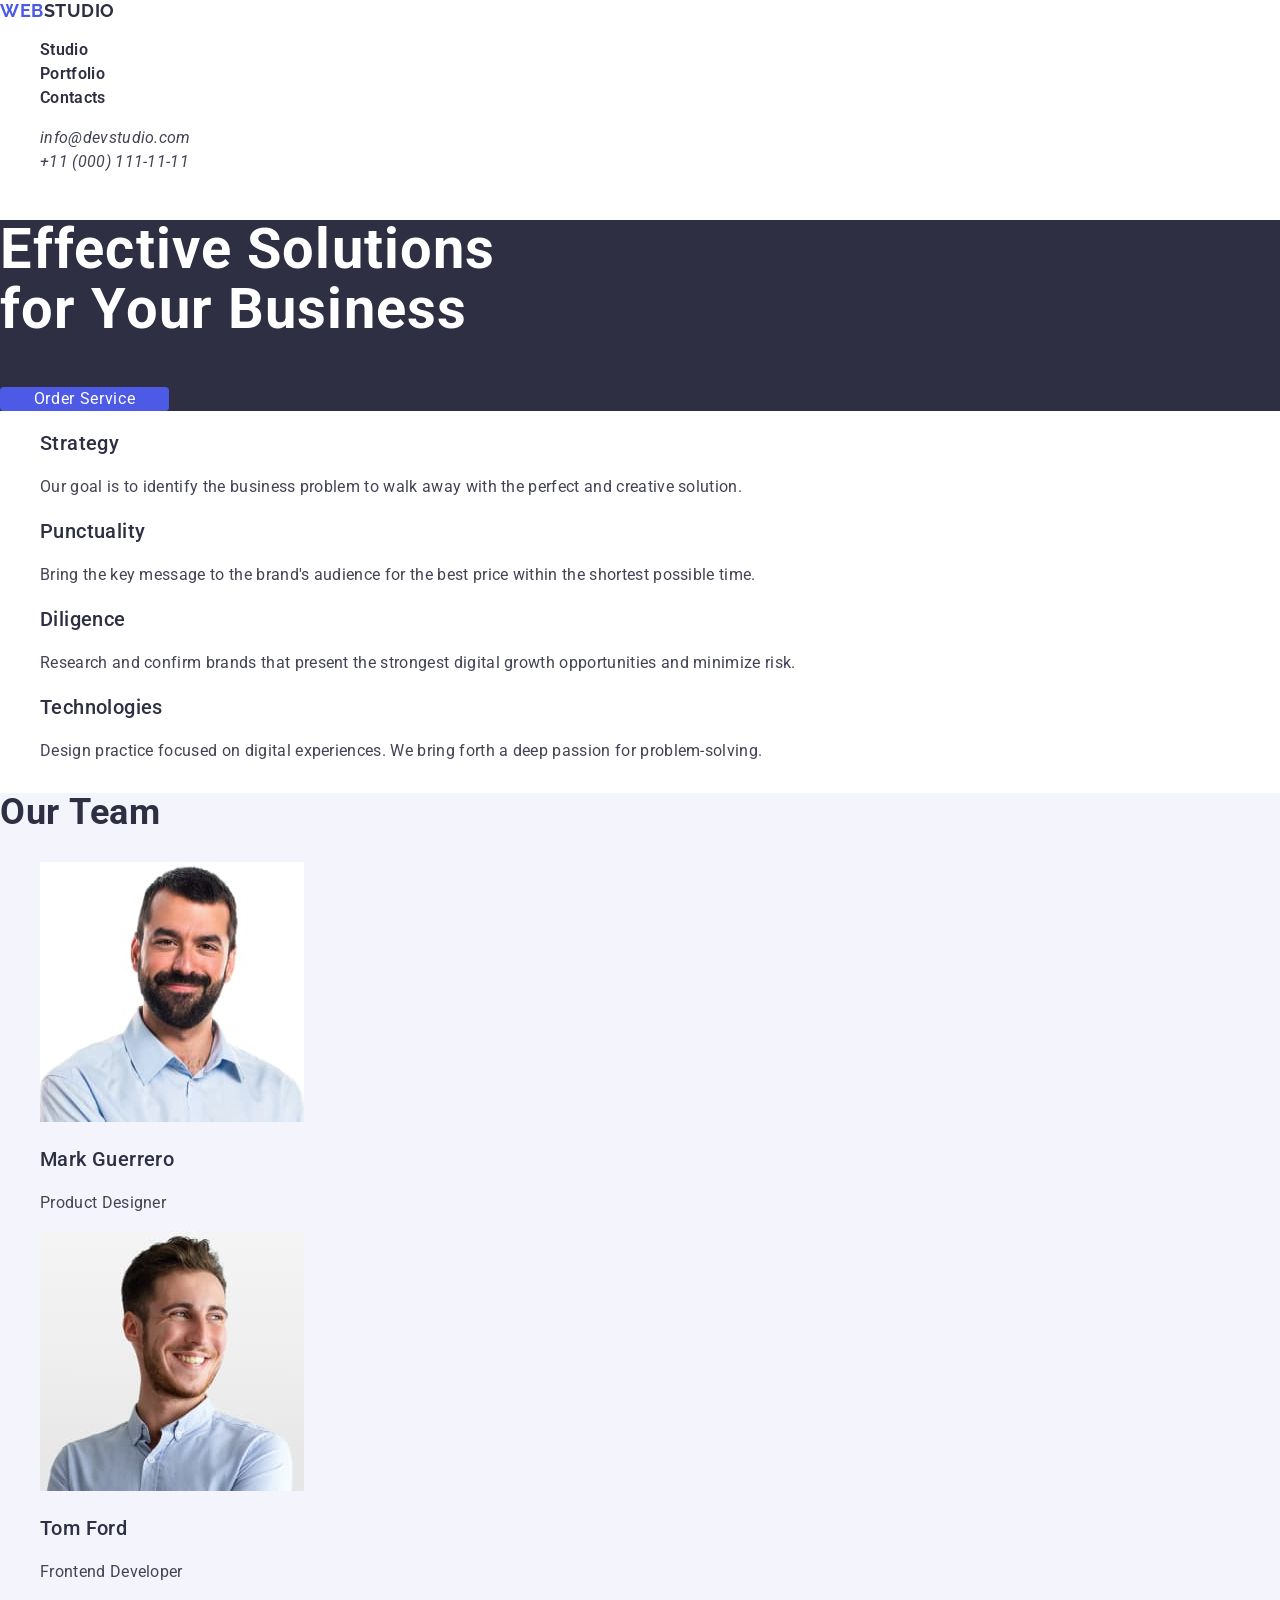
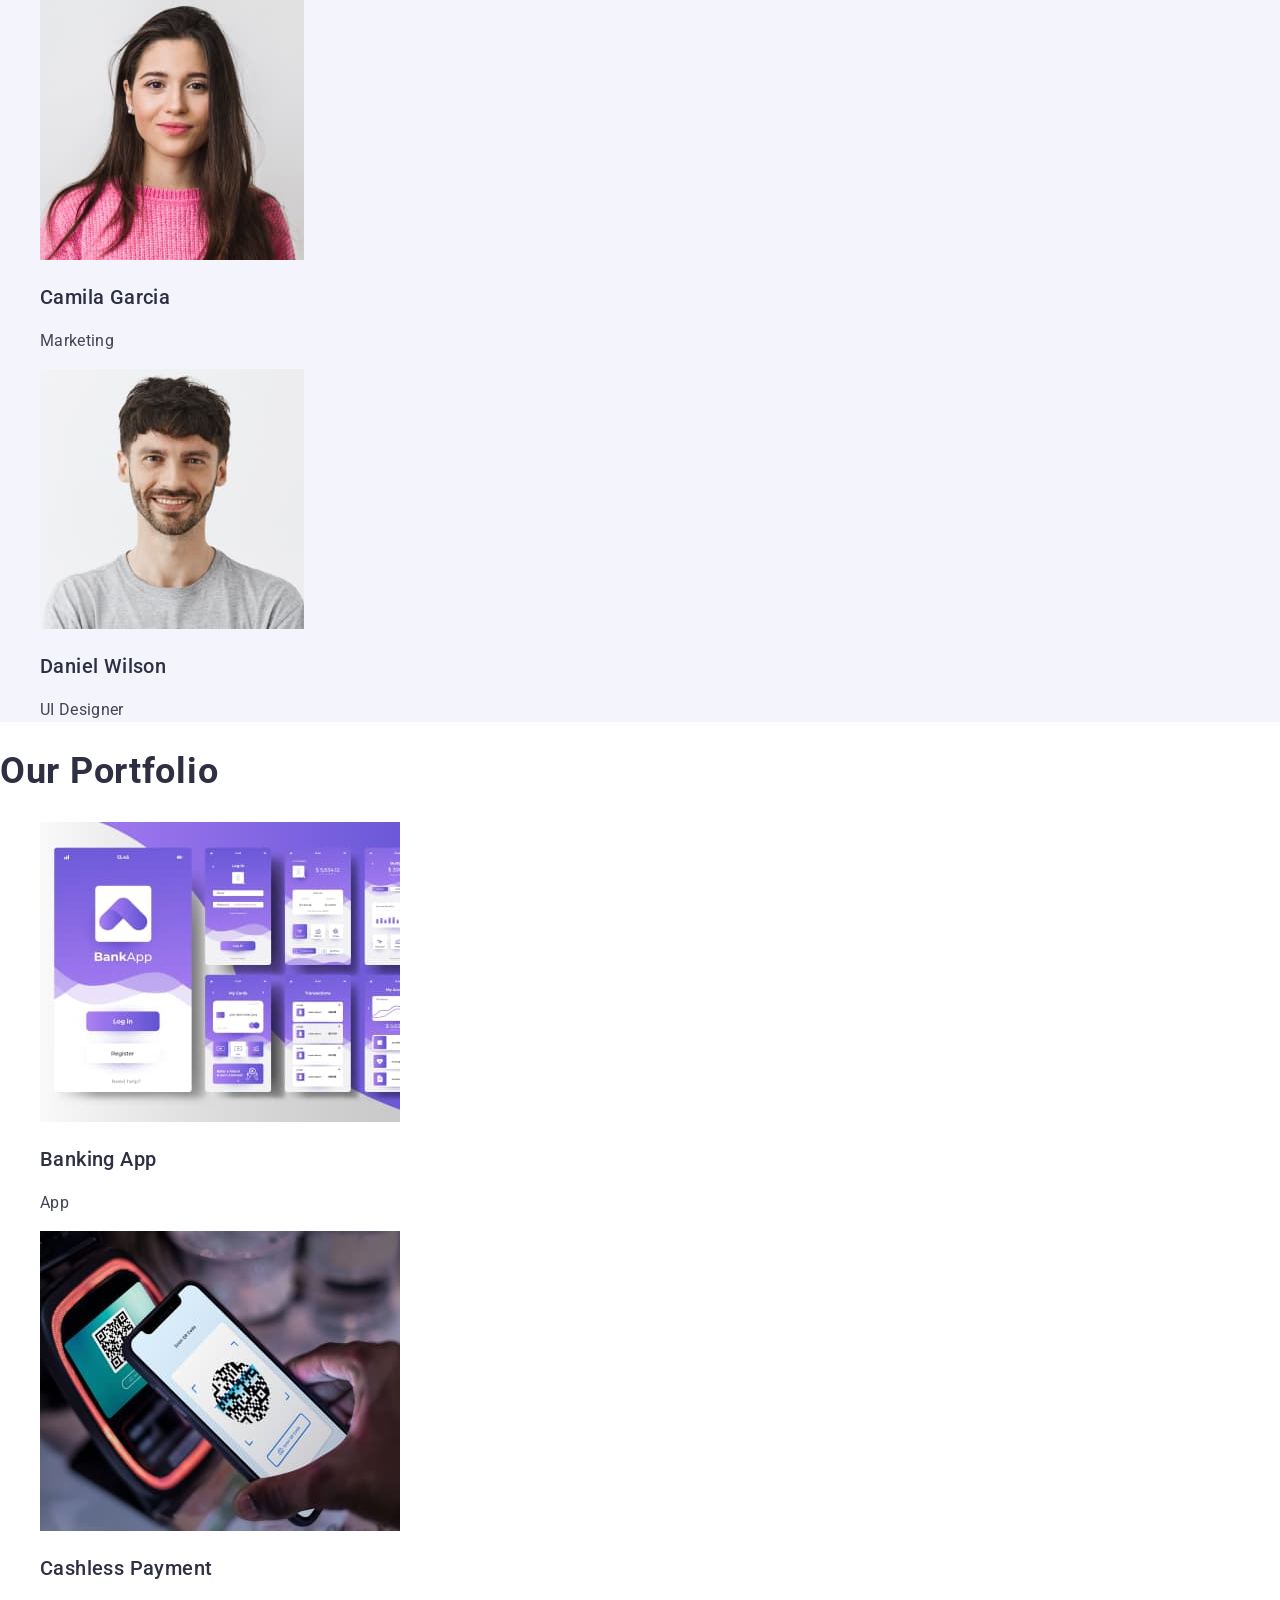
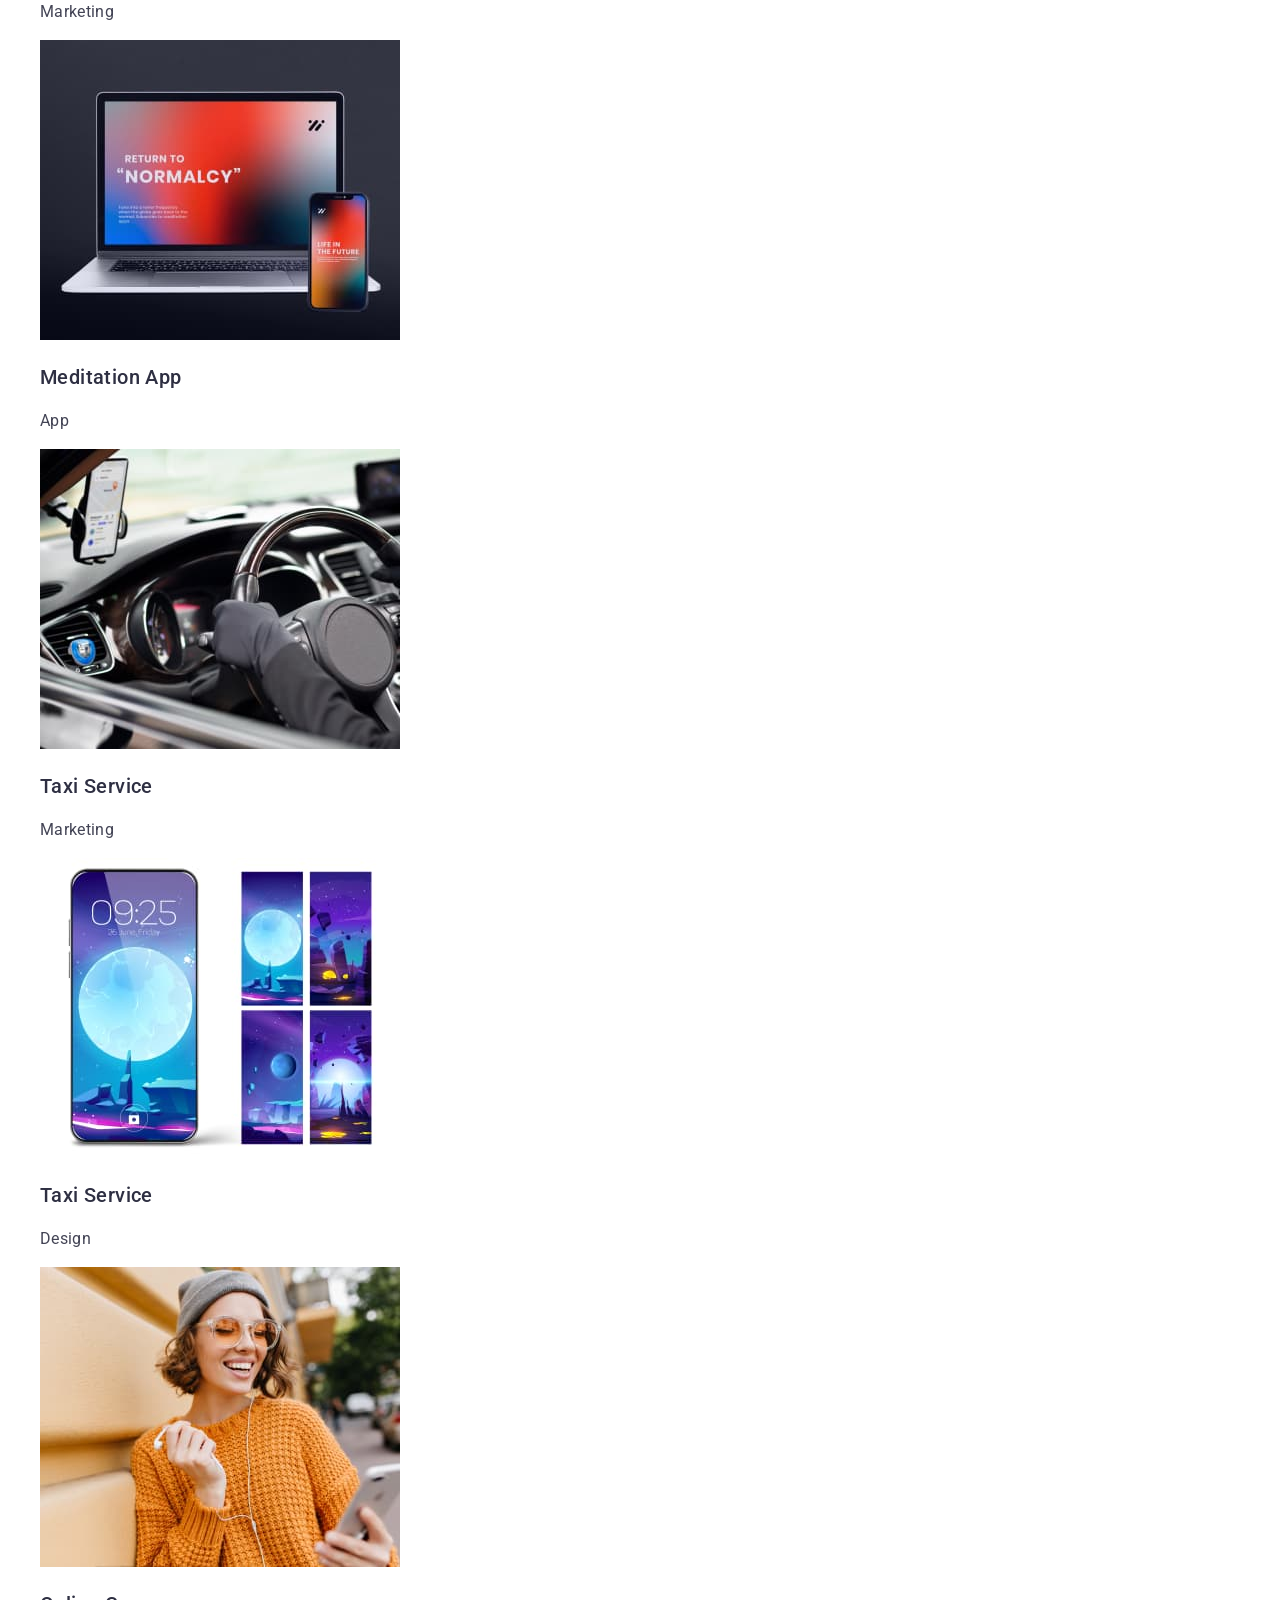
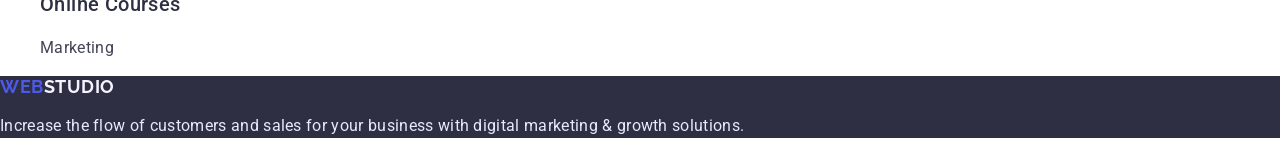
==== index.html @ af783d28 "Initial commit" ====
<!doctype html>
<html lang="en">
  <head>
    <meta charset="UTF-8" />
    <meta name="viewport" content="width=device-width, initial-scale=1.0" />
    <title>Document</title>
    <link
      rel="stylesheet"
      href="https://cdnjs.cloudflare.com/ajax/libs/modern-normalize/3.0.1/modern-normalize.min.css"
    />
    <link rel="stylesheet" href="./css/styles.css" />
    <link rel="preconnect" href="https://fonts.googleapis.com" />
    <link rel="preconnect" href="https://fonts.gstatic.com" crossorigin />
    <link
      href="https://fonts.googleapis.com/css2?family=Raleway:wght@700&family=Roboto:wght@400;500;700&display=swap"
      rel="stylesheet"
    />
  </head>
  <body>
    <header class="header">
      <nav class="header-nav">
        <a class="header-logo" href="/index.html"
          >WEB<span class="logo-studio">STUDIO</span></a
        >
        <ul class="header-menu-list">
          <li class="header-menu-item">
            <a class="header-menu-link" href="">Studio</a>
          </li>
          <li class="header-menu-item">
            <a class="header-menu-link" href="">Portfolio</a>
          </li>
          <li class="header-menu-item">
            <a class="header-menu-link" href="">Contacts</a>
          </li>
        </ul>
      </nav>
      <address class="header-adress">
        <ul class="header-adress-list">
          <li class="header-adress-list-item">
            <a class="header-adress-list-link" href="mailto:info@devstudio.com"
              >info@devstudio.com</a
            >
          </li>

          <li class="header-adress-list-item">
            <a class="header-adress-list-link" href="tel:+110001111111"
              >+11 (000) 111-11-11</a
            >
          </li>
        </ul>
      </address>
    </header>
    <main>
      <!-- Hero Section -->

      <section class="hero-section">
        <h1 class="main-headline">
          Effective Solutions <br />for Your Business
        </h1>
        <button class="hero-button" type="button">Order Service</button>
      </section>

      <!-- AboutUs section -->

      <section class="about-us-section">
        <h2 class="about-us-headline" hidden></h2>
        <ul class="about-us-list">
          <li class="about-us-list-item">
            <h3 class="about-us-item-headline">Strategy</h3>
            <p class="about-us-item-text">
              Our goal is to identify the business problem to walk away with the
              perfect and creative solution.
            </p>
          </li>
          <li class="about-us-list-item">
            <h3 class="about-us-item-headline">Punctuality</h3>
            <p class="about-us-item-text">
              Bring the key message to the brand's audience for the best price
              within the shortest possible time.
            </p>
          </li>
          <li class="about-us-list-item">
            <h3 class="about-us-item-headline">Diligence</h3>
            <p class="about-us-item-text">
              Research and confirm brands that present the strongest digital
              growth opportunities and minimize risk.
            </p>
          </li>
          <li class="about-us-list-item">
            <h3 class="about-us-item-headline">Technologies</h3>
            <p class="about-us-item-text">
              Design practice focused on digital experiences. We bring forth a
              deep passion for problem-solving.
            </p>
          </li>
        </ul>
      </section>

      <!-- OurTeam section -->

      <section class="team-section">
        <h2 class="team-section-headline">Our Team</h2>
        <ul class="team-section-list">
          <li class="team-list-item">
            <img
              class="team-picture"
              src="./images/mark.jpg"
              alt="Mark`s picture"
              width="264"
            />
            <h3 class="teammate-name">Mark Guerrero</h3>
            <p class="teammate-role">Product Designer</p>
          </li>
          <li class="team-list-item">
            <img
              class="team-picture"
              src="./images/tom.jpg"
              alt="Tom`s picture"
              width="264"
            />
            <h3 class="teammate-name">Tom Ford</h3>
            <p class="teammate-role">Frontend Developer</p>
          </li>
          <li class="team-list-item">
            <img
              class="team-picture"
              src="./images/camila.jpg"
              alt="Camila`s picture"
              width="264"
            />
            <h3 class="teammate-name">Camila Garcia</h3>
            <p class="teammate-role">Marketing</p>
          </li>
          <li class="team-list-item">
            <img
              class="team-picture"
              src="./images/daniel.jpg"
              alt="Daniel`s picture"
              width="264"
            />
            <h3 class="teammate-name">Daniel Wilson</h3>
            <p class="teammate-role">UI Designer</p>
          </li>
        </ul>
      </section>

      <!-- Portfolio section -->

      <section class="portfolio-section">
        <h2 class="portfolio-headline">Our Portfolio</h2>
        <ul class="portfolio-list">
          <li class="portfolio-list-item">
            <img
              class="portfolio-picture"
              src="./images/bankingapp.jpg"
              alt="banking app design illustration"
              width="360"
            />
            <h3 class="portfolio-item-name">Banking App</h3>
            <p class="portfolio-item-text">App</p>
          </li>
          <li class="portfolio-list-item">
            <img
              class="portfolio-picture"
              src="./images/cashlesspayment.jpg"
              alt="cashless payment design illustration"
              width="360"
            />
            <h3 class="portfolio-item-name">Cashless Payment</h3>
            <p class="portfolio-item-text">Marketing</p>
          </li>
          <li class="portfolio-list-item">
            <img
              class="portfolio-picture"
              src="./images/meditationapp.jpg"
              alt="meditation app design example"
              width="360"
            />
            <h3 class="portfolio-item-name">Meditation App</h3>
            <p class="portfolio-item-text">App</p>
          </li>
          <li class="portfolio-list-item">
            <img
              class="portfolio-picture"
              src="./images/taxiservices.jpg"
              alt="taxi services design illustration"
              width="360"
            />
            <h3 class="portfolio-item-name">Taxi Service</h3>
            <p class="portfolio-item-text">Marketing</p>
          </li>
          <li class="portfolio-list-item">
            <img
              class="portfolio-picture"
              src="./images/screenillustrations.jpg"
              alt="screen illustrations design"
              width="360"
            />
            <h3 class="portfolio-item-name">Taxi Service</h3>
            <p class="portfolio-item-text">Design</p>
          </li>
          <li class="portfolio-list-item">
            <img
              class="portfolio-picture"
              src="./images/onlinecourses.jpg"
              alt="online courses design example"
              width="360"
            />
            <h3 class="portfolio-item-name">Online Courses</h3>
            <p class="portfolio-item-text">Marketing</p>
          </li>
        </ul>
      </section>
    </main>
    <footer class="footer-section">
      <a class="footer-logo" href="/index.html"
        >WEB<span class="footer-logo-studio">STUDIO</span></a
      >
      <p class="footer-text">
        Increase the flow of customers and sales for your business with digital
        marketing & growth solutions.
      </p>
    </footer>
  </body>
</html>
---- css/styles.css ----
* {
  text-decoration: none;
}
ul {
  list-style-type: none;
}
a {
  text-decoration: none;
  color: currentColor;
  coursor: pointer;
}
body {
  font-family: 'roboto', 'sans-serif';
  font-weight: 400;
  font-size: 16px;
  line-height: 1.25;
  letter-spacing: 0.02em;
  color: #2e2f42;
}
button {
  all: unset;
  background: transparent;
  border: none;
  padding: 0;
  font: inherit;
  color: inherit;
  cursor: pointer;
  outline: none;
}
.header {
  background-color: #fff;
}
.header-nav {
}
.header-logo {
  font-family: 'Raleway', sans-serif;
  font-weight: 700;
  font-size: 18px;
  line-height: 1.17;
  letter-spacing: 0.03em;
  color: #4d5ae5;
}
.logo-studio {
  color: #2e2f42;
  font-family: 'Raleway', sans-serif;
  font-weight: 700;
  font-size: 18px;
  line-height: 1.17;
  letter-spacing: 0.03em;
}
.header-menu-list {
}
.header-menu-item {
}
.header-menu-link {
  font-weight: 600;
  font-size: 16px;
  line-height: 1.5;
  letter-spacing: 0.02em;
}
.header-menu-link:hover,
.header-menu-link:focus {
  color: #404bbf;
}
.header-adress {
}
.header-adress-list {
}
.header-adress-list-item {
}
.header-adress-list-link {
  color: #434455;
  font-weight: 400;
  font-size: 16px;
  line-height: 1.5;
  letter-spacing: 0.02em;
}
.header-adress-list-link:hover,
.header-adress-list-link:focus {
  color: #404bbf;
}
.hero-section {
  background-color: #2e2f42;
  width: 1440px;
}
.main-headline {
  font-weight: 700;
  color: #fff;
  font-size: 56px;
  line-height: 1.07;
  letter-spacing: 0.02em;
}
.hero-button {
  width: 169px;
  background-color: #4d5ae5;
  color: #fff;
  font-weight: 400;
  font-size: 16px;
  line-height: 1.5;
  letter-spacing: 0.04em;
  text-align: center;
  border-radius: 4px;
}
.hero-button:hover,
.hero-button:focus {
  background-color: #404bbf;
}
.about-us-section {
}
.about-us-headline {
}
.about-us-list {
}
.about-us-list-item {
}
.about-us-item-headline {
  font-weight: 500;
  font-size: 20px;
  line-height: 1.2;
  letter-spacing: 0.02em;
}
.about-us-item-text {
  color: #434455;
  font-weight: 400;
  font-size: 16px;
  line-height: 1.5;
  letter-spacing: 0.02em;
}
.team-section {
  width: 1440px;
  background-color: #f4f4fd;
}
.team-section-headline {
  font-weight: 700;
  font-size: 36px;
  line-height: 1.11;
  letter-spacing: 0.02em;
}
.team-section-list {
}
.team-list-item {
}
.team-picture {
}
.teammate-name {
  font-weight: 500;
  font-size: 20px;
  line-height: 1.2;
  letter-spacing: 0.02em;
}
.teammate-role {
  color: #434455;
  font-weight: 400;
  font-size: 16px;
  line-height: 1.5;
  letter-spacing: 0.02em;
}
.portfolio-section {
}
.portfolio-headline {
  font-weight: 700;
  font-size: 36px;
  line-height: 1.11;
  letter-spacing: 0.02em;
}
.portfolio-list {
}
.portfolio-list-item {
}
.portfolio-picture {
}
.portfolio-item-name {
  font-weight: 500;
  font-size: 20px;
  line-height: 1.2;
  letter-spacing: 0.02em;
}
.portfolio-item-text {
  color: #434455;
  font-weight: 400;
  font-size: 16px;
  line-height: 1.5;
  letter-spacing: 0.02em;
}
.footer-section {
  width: 1440px;
  background-color: #2e2f42;
}
.footer-logo {
  font-family: 'Raleway', sans-serif;
  color: #4d5ae5;
  font-weight: 700;
  font-size: 18px;
  line-height: 1.17;
  letter-spacing: 0.03em;
}
.footer-logo-studio {
  font-family: 'Raleway', sans-serif;
  color: #f4f4fd;
  font-weight: 700;
  font-size: 18px;
  line-height: 1.17;
  letter-spacing: 0.03em;
}
.footer-text {
  color: #e7e9fc;
  font-weight: 400;
  font-size: 16px;
  line-height: 1.5;
  letter-spacing: 0.02em;
}
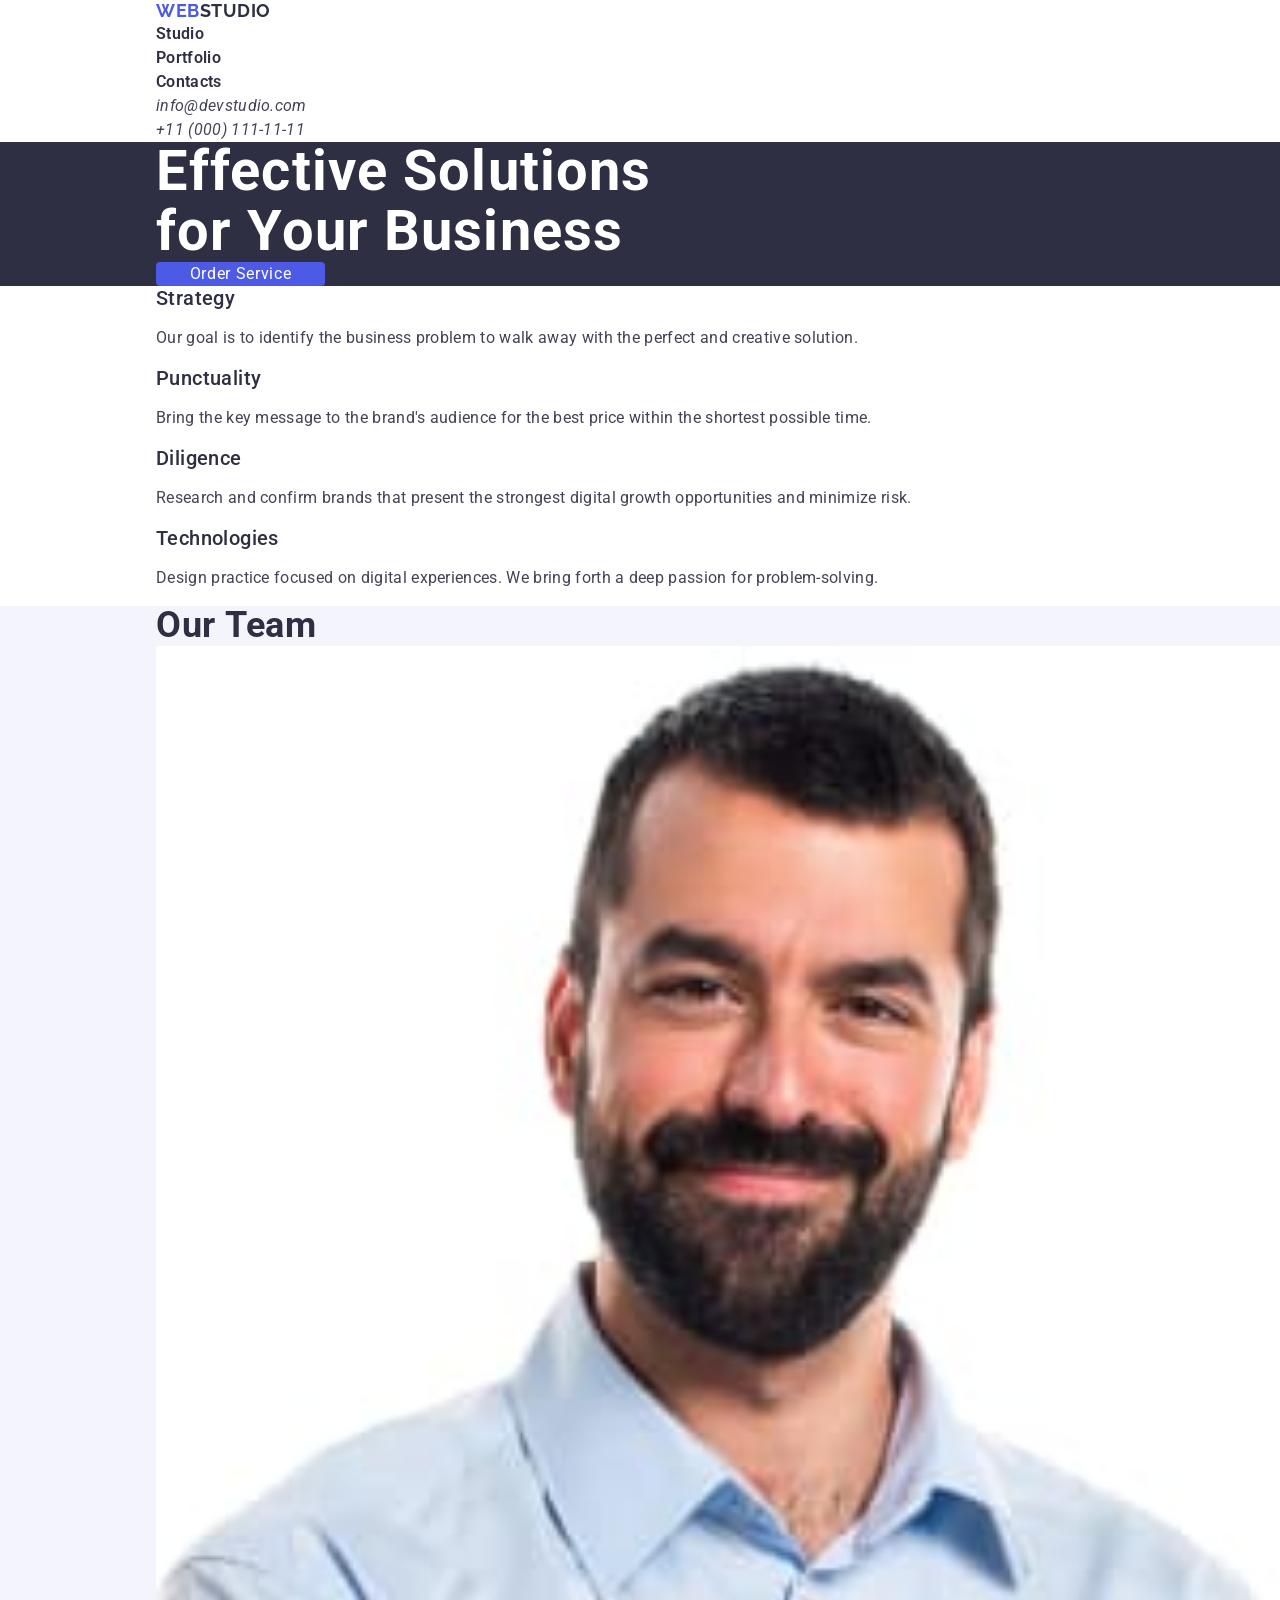
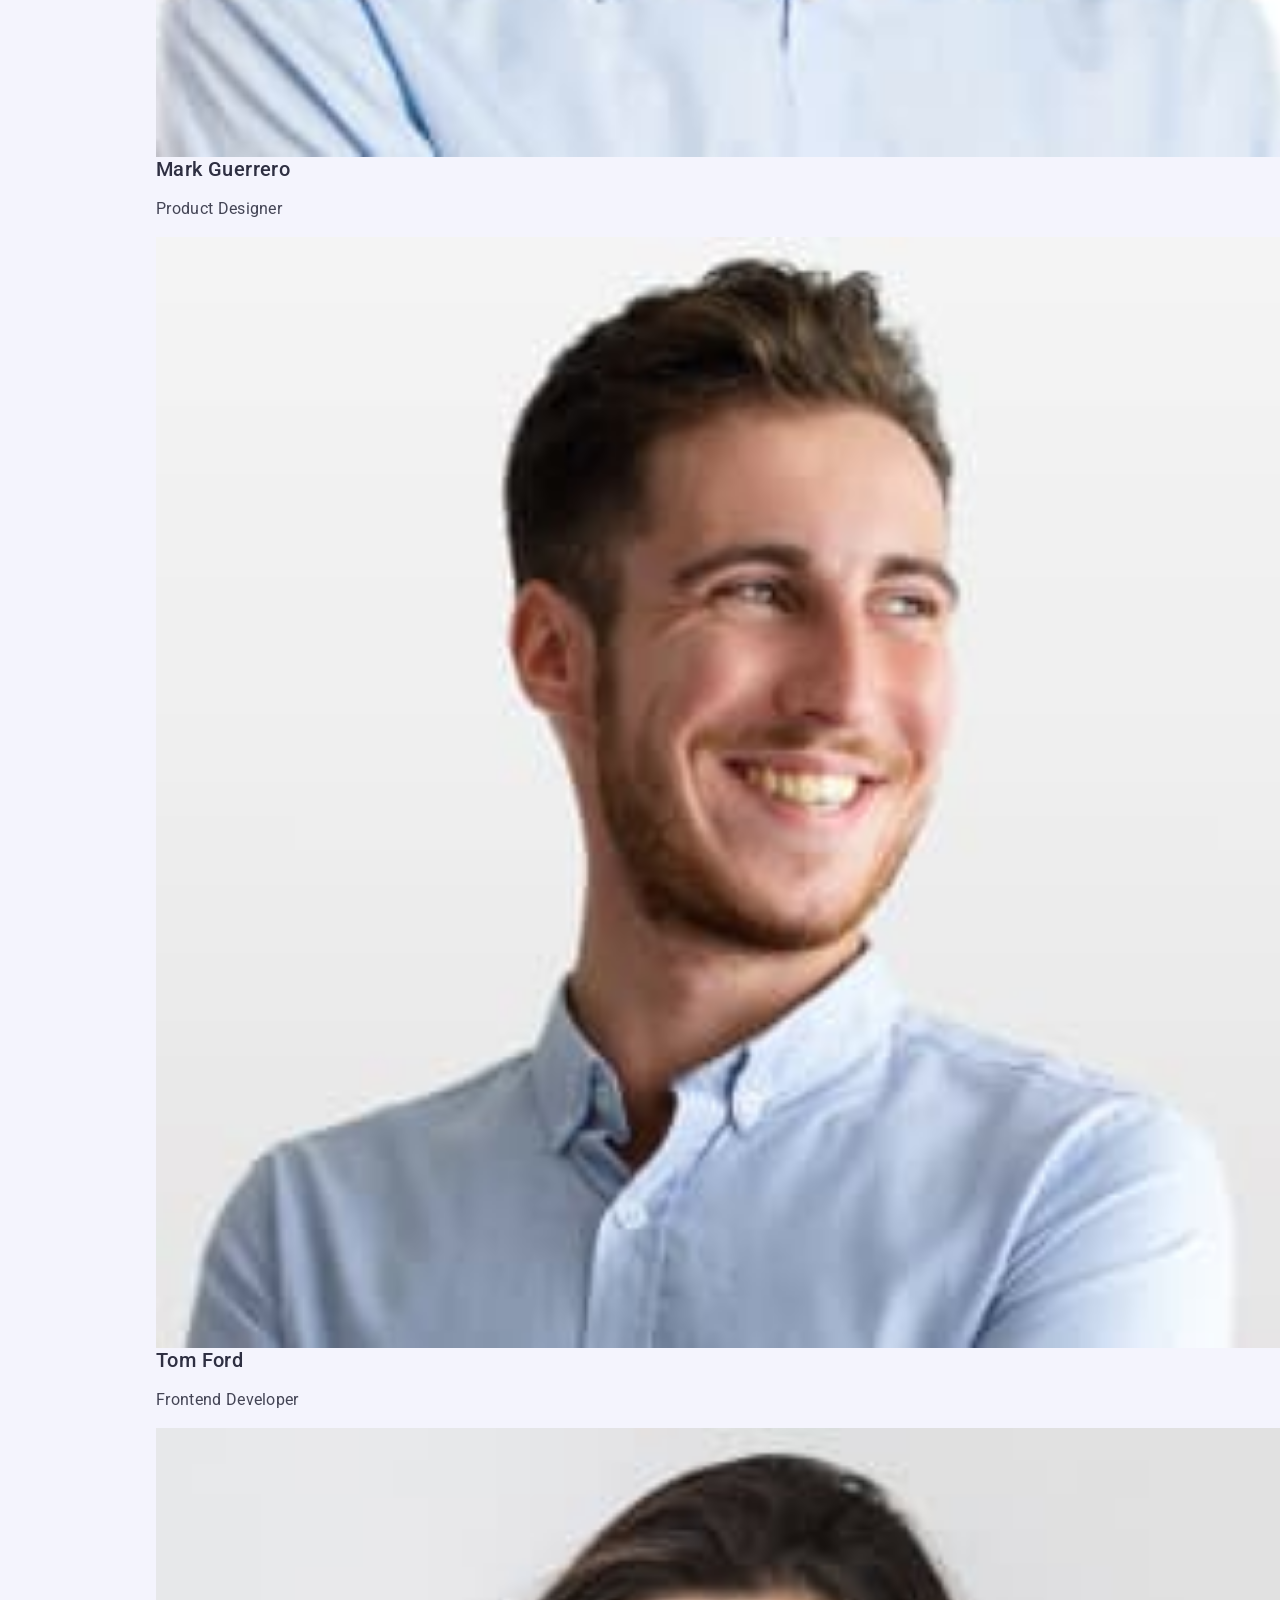
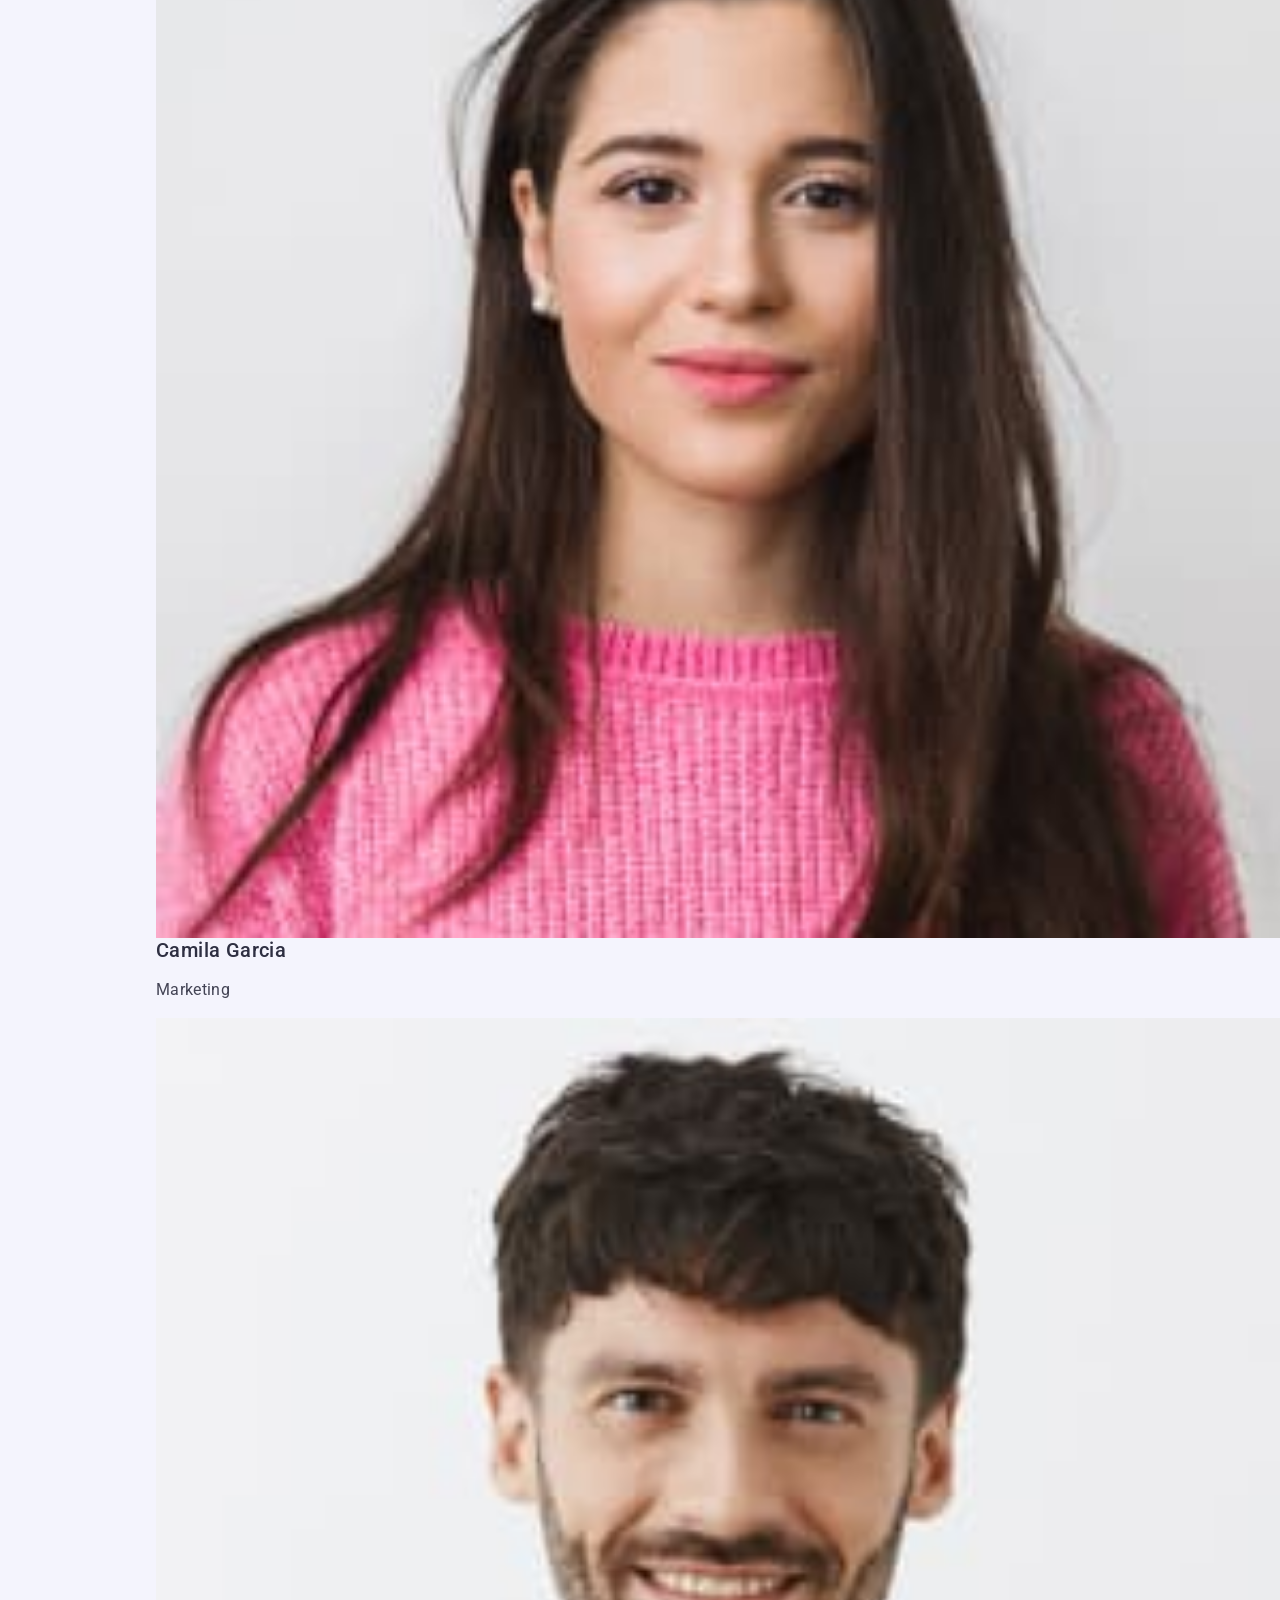
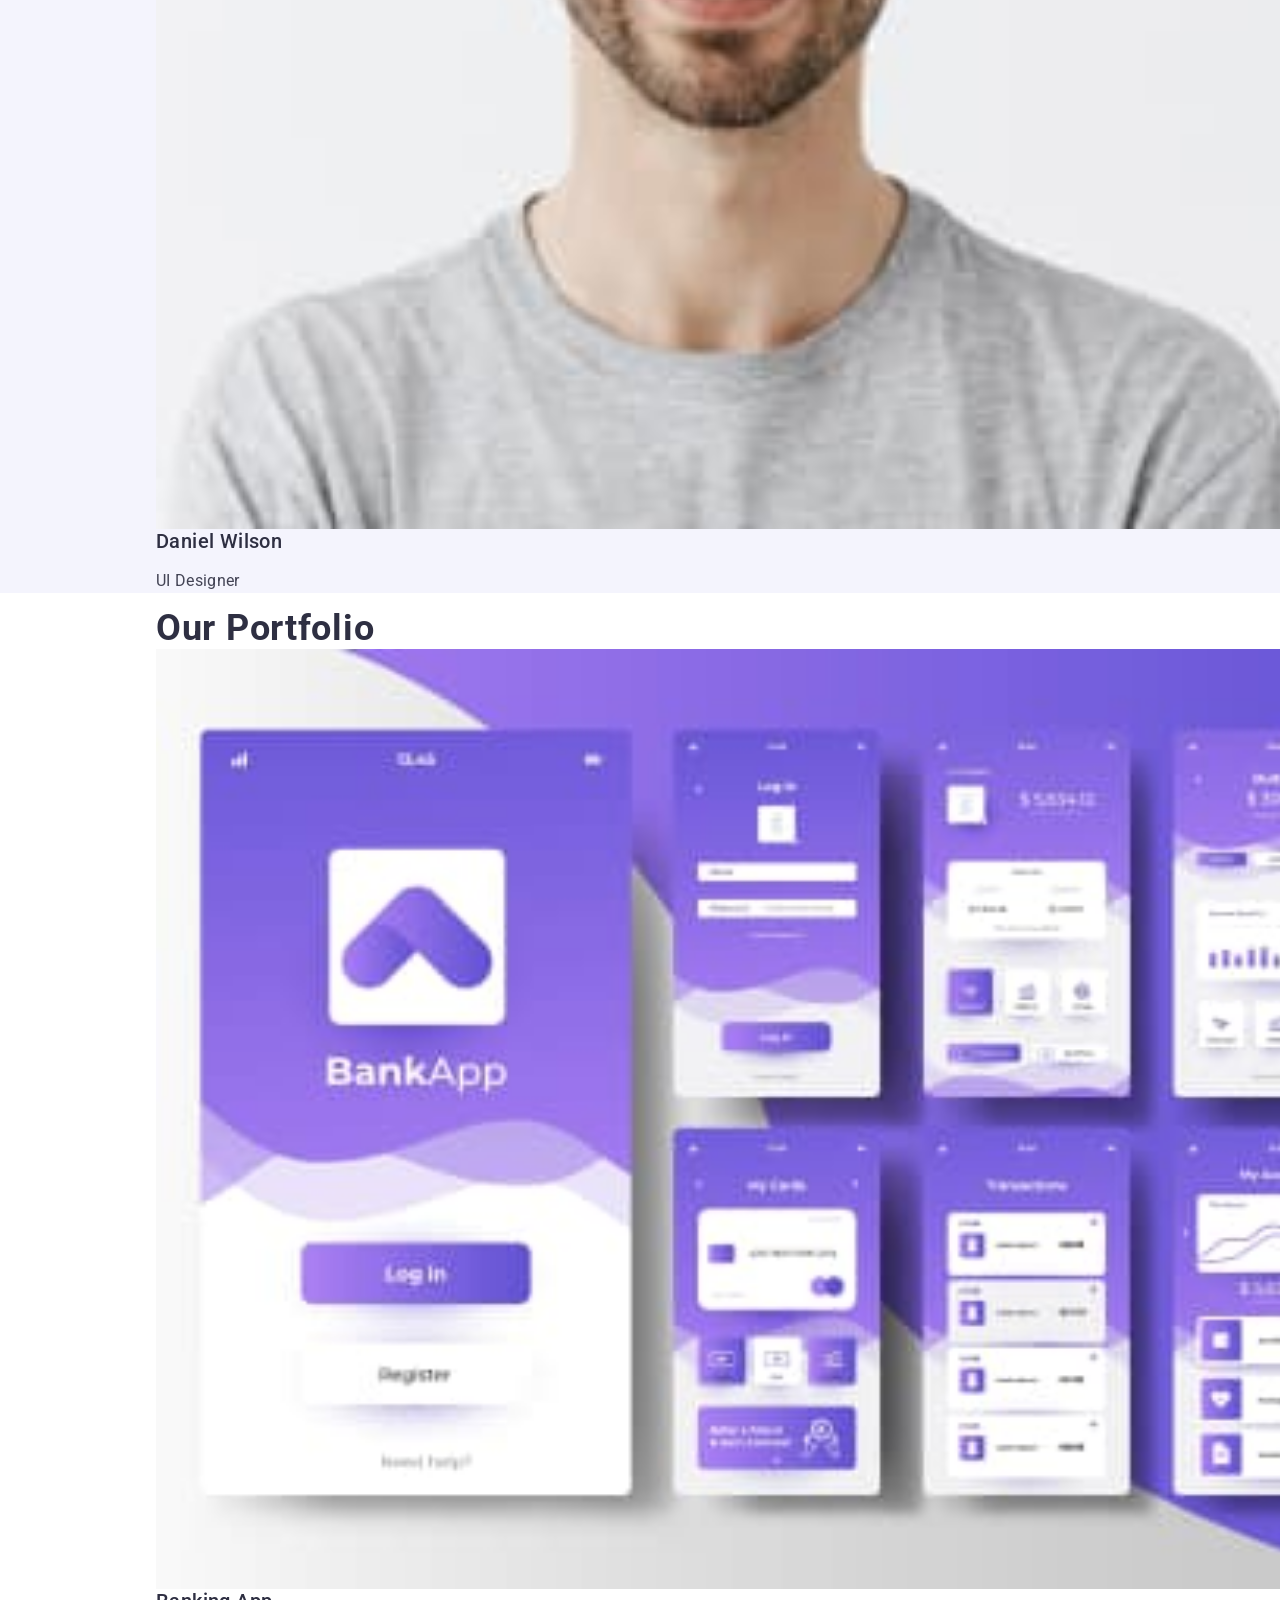
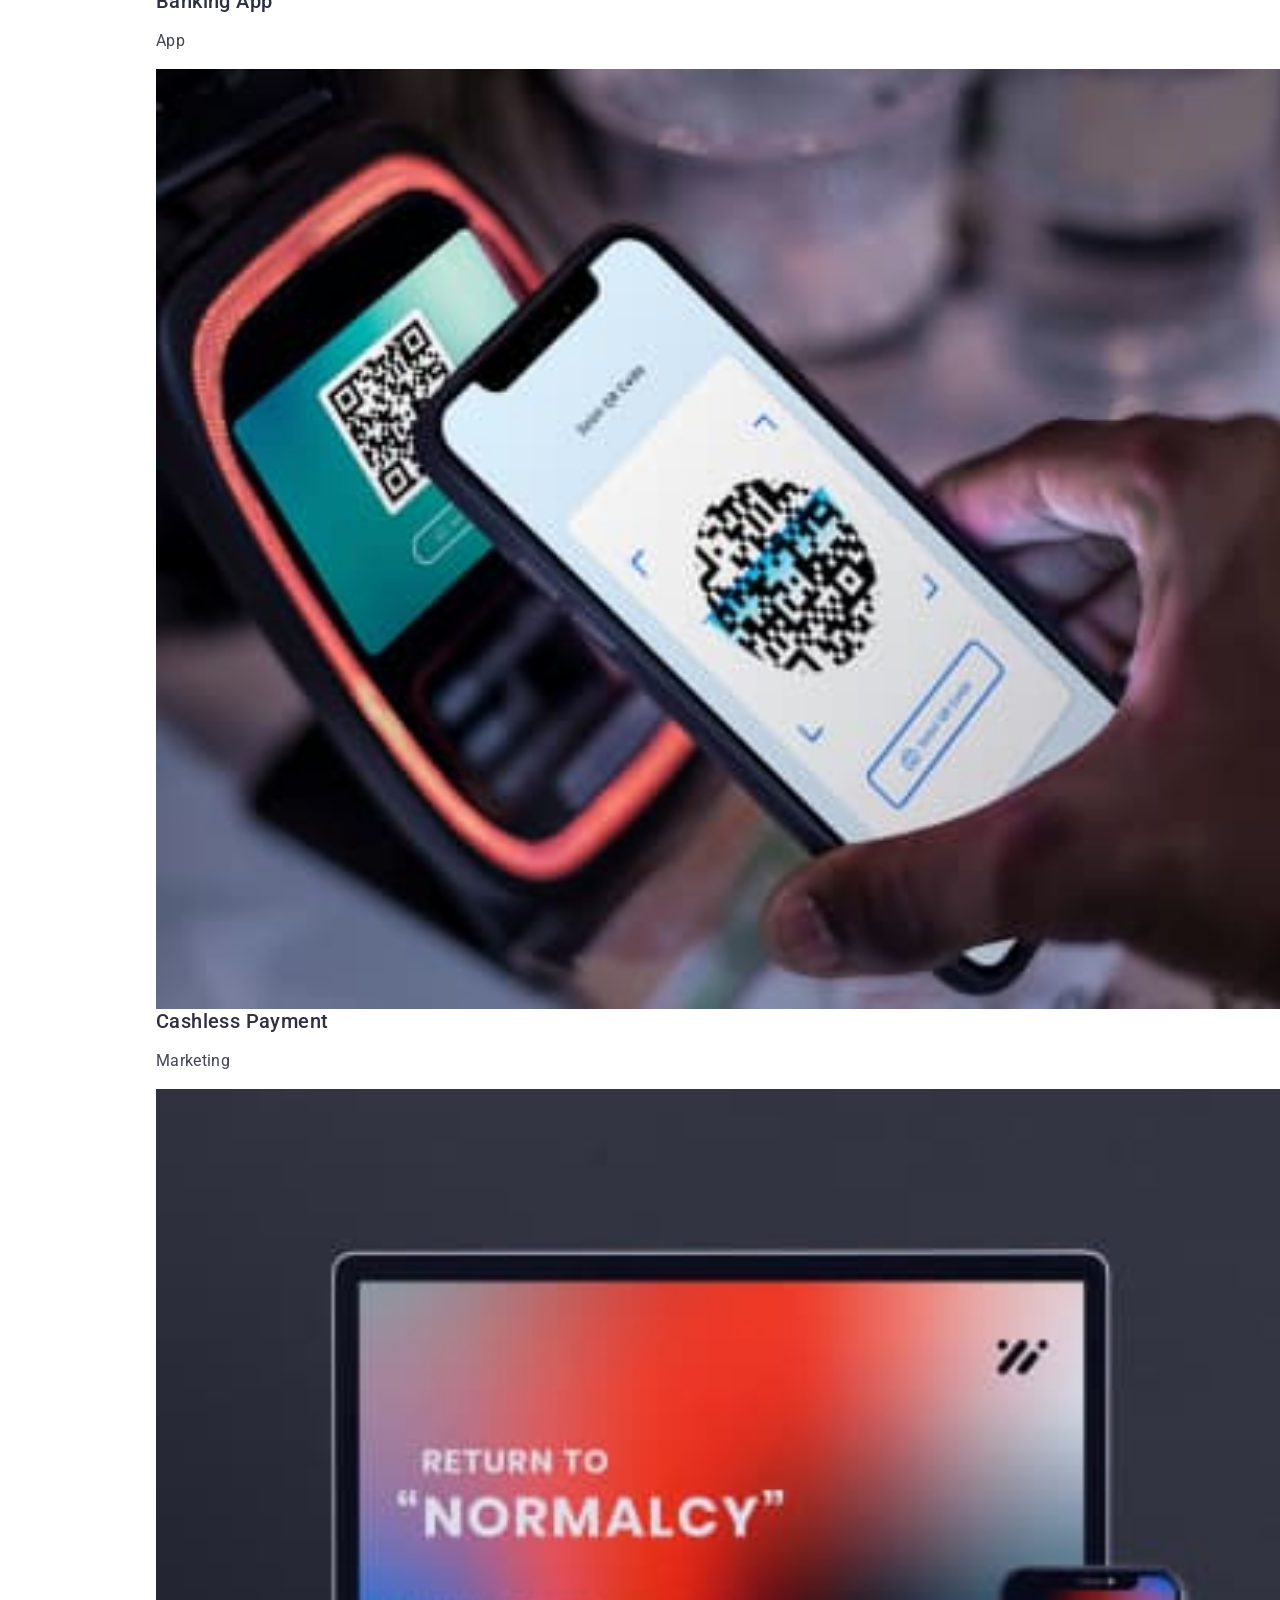
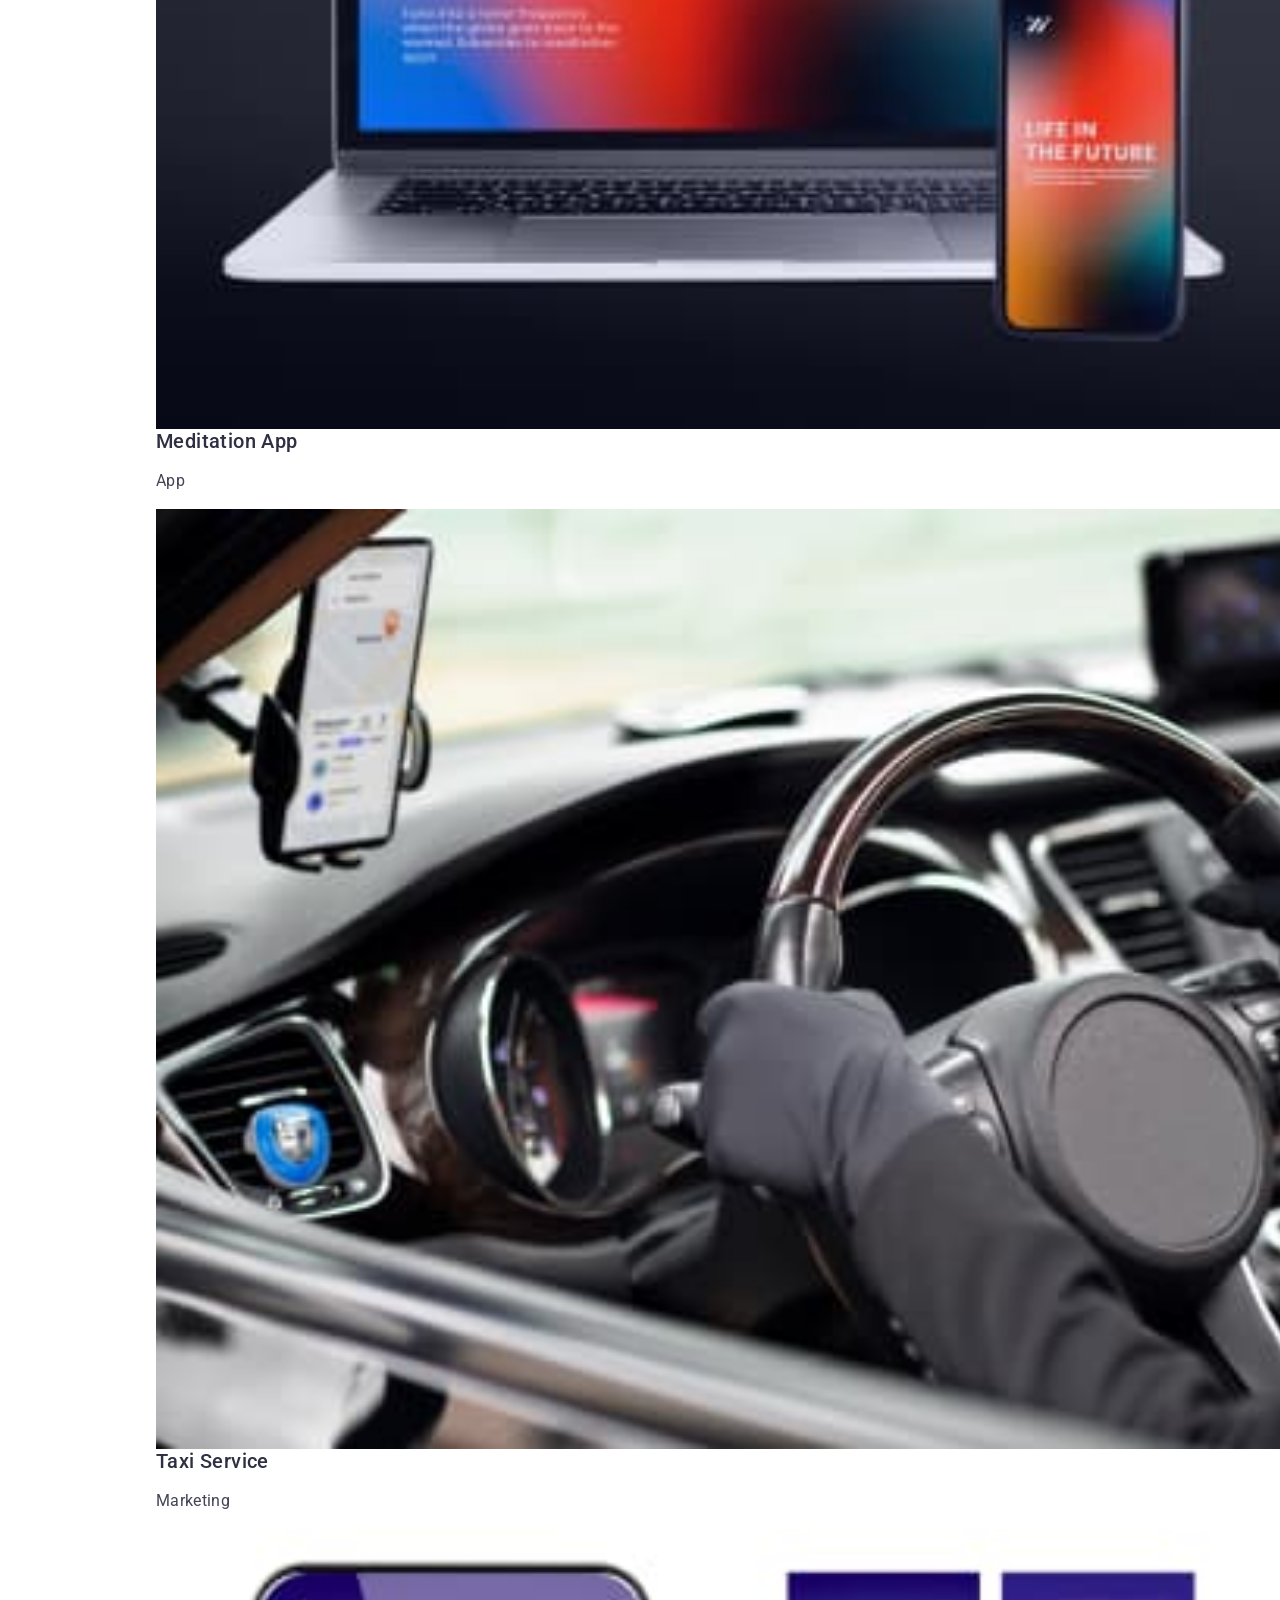
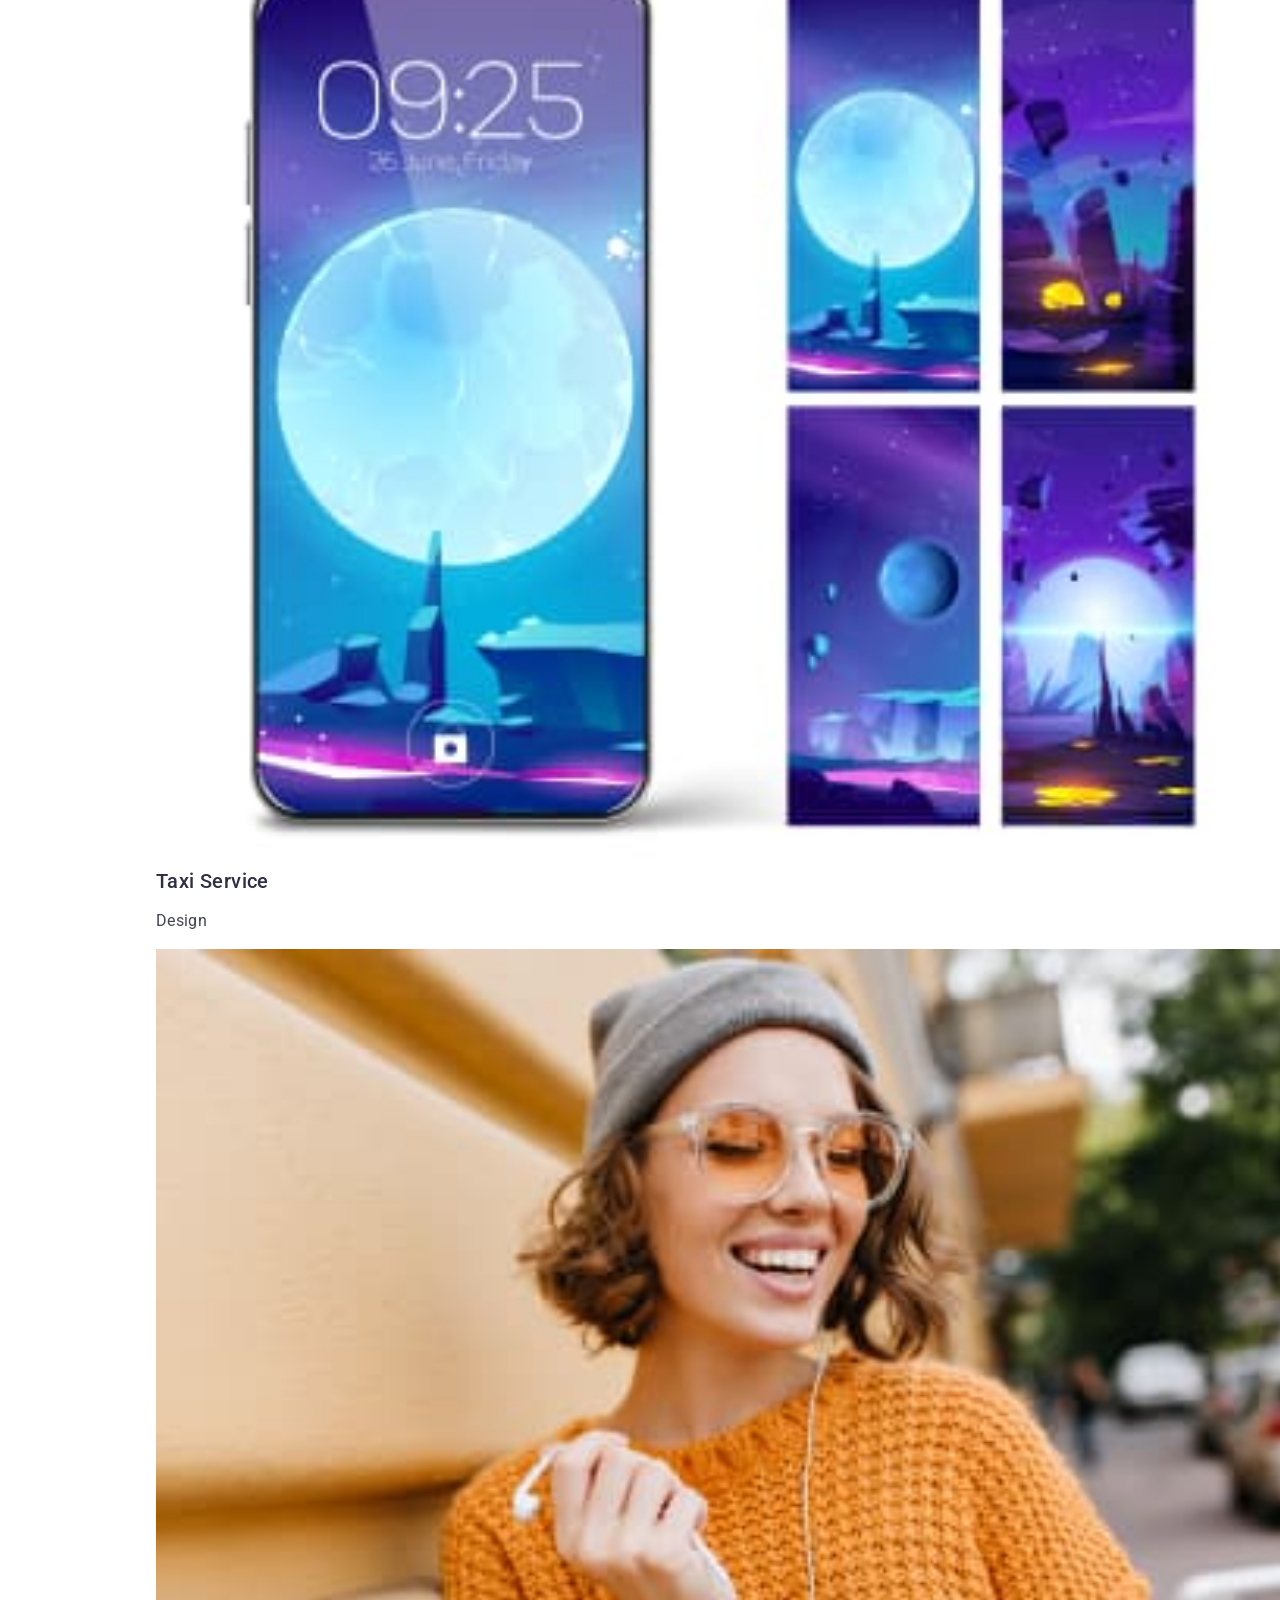
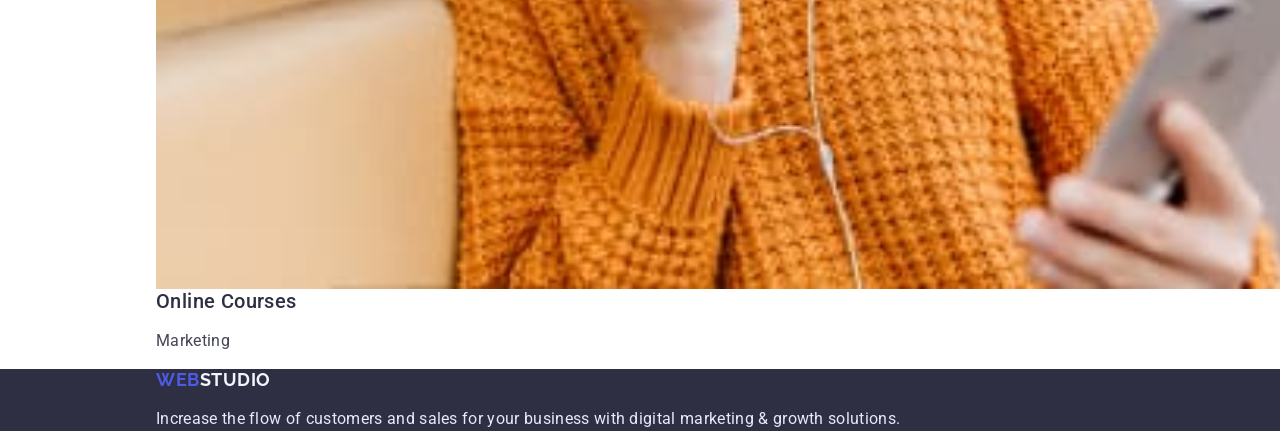
==== commit 335ad373: "3d one in progress need to be chrcked" ====
--- a/index.html
+++ b/index.html
@@ -18,208 +18,222 @@
   </head>
   <body>
     <header class="header">
-      <nav class="header-nav">
-        <a class="header-logo" href="/index.html"
-          >WEB<span class="logo-studio">STUDIO</span></a
-        >
-        <ul class="header-menu-list">
-          <li class="header-menu-item">
-            <a class="header-menu-link" href="">Studio</a>
-          </li>
-          <li class="header-menu-item">
-            <a class="header-menu-link" href="">Portfolio</a>
-          </li>
-          <li class="header-menu-item">
-            <a class="header-menu-link" href="">Contacts</a>
-          </li>
-        </ul>
-      </nav>
-      <address class="header-adress">
-        <ul class="header-adress-list">
-          <li class="header-adress-list-item">
-            <a class="header-adress-list-link" href="mailto:info@devstudio.com"
-              >info@devstudio.com</a
-            >
-          </li>
-
-          <li class="header-adress-list-item">
-            <a class="header-adress-list-link" href="tel:+110001111111"
-              >+11 (000) 111-11-11</a
-            >
-          </li>
-        </ul>
-      </address>
+      <div class="container">
+        <nav class="header-nav">
+          <a class="header-logo" href="/index.html"
+            >WEB<span class="logo-studio">STUDIO</span></a
+          >
+          <ul class="header-menu-list">
+            <li class="header-menu-item">
+              <a class="header-menu-link" href="">Studio</a>
+            </li>
+            <li class="header-menu-item">
+              <a class="header-menu-link" href="">Portfolio</a>
+            </li>
+            <li class="header-menu-item">
+              <a class="header-menu-link" href="">Contacts</a>
+            </li>
+          </ul>
+        </nav>
+        <address class="header-adress">
+          <ul class="header-adress-list">
+            <li class="header-adress-list-item">
+              <a
+                class="header-adress-list-link"
+                href="mailto:info@devstudio.com"
+                >info@devstudio.com</a
+              >
+            </li>
+
+            <li class="header-adress-list-item">
+              <a class="header-adress-list-link" href="tel:+110001111111"
+                >+11 (000) 111-11-11</a
+              >
+            </li>
+          </ul>
+        </address>
+      </div>
     </header>
     <main>
       <!-- Hero Section -->
 
       <section class="hero-section">
-        <h1 class="main-headline">
-          Effective Solutions <br />for Your Business
-        </h1>
-        <button class="hero-button" type="button">Order Service</button>
+        <div class="container">
+          <h1 class="main-headline">
+            Effective Solutions <br />for Your Business
+          </h1>
+          <button class="hero-button" type="button">Order Service</button>
+        </div>
       </section>
 
       <!-- AboutUs section -->
 
       <section class="about-us-section">
-        <h2 class="about-us-headline" hidden></h2>
-        <ul class="about-us-list">
-          <li class="about-us-list-item">
-            <h3 class="about-us-item-headline">Strategy</h3>
-            <p class="about-us-item-text">
-              Our goal is to identify the business problem to walk away with the
-              perfect and creative solution.
-            </p>
-          </li>
-          <li class="about-us-list-item">
-            <h3 class="about-us-item-headline">Punctuality</h3>
-            <p class="about-us-item-text">
-              Bring the key message to the brand's audience for the best price
-              within the shortest possible time.
-            </p>
-          </li>
-          <li class="about-us-list-item">
-            <h3 class="about-us-item-headline">Diligence</h3>
-            <p class="about-us-item-text">
-              Research and confirm brands that present the strongest digital
-              growth opportunities and minimize risk.
-            </p>
-          </li>
-          <li class="about-us-list-item">
-            <h3 class="about-us-item-headline">Technologies</h3>
-            <p class="about-us-item-text">
-              Design practice focused on digital experiences. We bring forth a
-              deep passion for problem-solving.
-            </p>
-          </li>
-        </ul>
+        <div class="container">
+          <h2 class="about-us-headline" hidden></h2>
+          <ul class="about-us-list">
+            <li class="about-us-list-item">
+              <h3 class="about-us-item-headline">Strategy</h3>
+              <p class="about-us-item-text">
+                Our goal is to identify the business problem to walk away with
+                the perfect and creative solution.
+              </p>
+            </li>
+            <li class="about-us-list-item">
+              <h3 class="about-us-item-headline">Punctuality</h3>
+              <p class="about-us-item-text">
+                Bring the key message to the brand's audience for the best price
+                within the shortest possible time.
+              </p>
+            </li>
+            <li class="about-us-list-item">
+              <h3 class="about-us-item-headline">Diligence</h3>
+              <p class="about-us-item-text">
+                Research and confirm brands that present the strongest digital
+                growth opportunities and minimize risk.
+              </p>
+            </li>
+            <li class="about-us-list-item">
+              <h3 class="about-us-item-headline">Technologies</h3>
+              <p class="about-us-item-text">
+                Design practice focused on digital experiences. We bring forth a
+                deep passion for problem-solving.
+              </p>
+            </li>
+          </ul>
+        </div>
       </section>
 
       <!-- OurTeam section -->
 
       <section class="team-section">
-        <h2 class="team-section-headline">Our Team</h2>
-        <ul class="team-section-list">
-          <li class="team-list-item">
-            <img
-              class="team-picture"
-              src="./images/mark.jpg"
-              alt="Mark`s picture"
-              width="264"
-            />
-            <h3 class="teammate-name">Mark Guerrero</h3>
-            <p class="teammate-role">Product Designer</p>
-          </li>
-          <li class="team-list-item">
-            <img
-              class="team-picture"
-              src="./images/tom.jpg"
-              alt="Tom`s picture"
-              width="264"
-            />
-            <h3 class="teammate-name">Tom Ford</h3>
-            <p class="teammate-role">Frontend Developer</p>
-          </li>
-          <li class="team-list-item">
-            <img
-              class="team-picture"
-              src="./images/camila.jpg"
-              alt="Camila`s picture"
-              width="264"
-            />
-            <h3 class="teammate-name">Camila Garcia</h3>
-            <p class="teammate-role">Marketing</p>
-          </li>
-          <li class="team-list-item">
-            <img
-              class="team-picture"
-              src="./images/daniel.jpg"
-              alt="Daniel`s picture"
-              width="264"
-            />
-            <h3 class="teammate-name">Daniel Wilson</h3>
-            <p class="teammate-role">UI Designer</p>
-          </li>
-        </ul>
+        <div class="container">
+          <h2 class="team-section-headline">Our Team</h2>
+          <ul class="team-section-list">
+            <li class="team-list-item">
+              <img
+                class="team-picture"
+                src="./images/mark.jpg"
+                alt="Mark`s picture"
+                width="264px"
+              />
+              <h3 class="teammate-name">Mark Guerrero</h3>
+              <p class="teammate-role">Product Designer</p>
+            </li>
+            <li class="team-list-item">
+              <img
+                class="team-picture"
+                src="./images/tom.jpg"
+                alt="Tom`s picture"
+                width="264px"
+              />
+              <h3 class="teammate-name">Tom Ford</h3>
+              <p class="teammate-role">Frontend Developer</p>
+            </li>
+            <li class="team-list-item">
+              <img
+                class="team-picture"
+                src="./images/camila.jpg"
+                alt="Camila`s picture"
+                width="264px"
+              />
+              <h3 class="teammate-name">Camila Garcia</h3>
+              <p class="teammate-role">Marketing</p>
+            </li>
+            <li class="team-list-item">
+              <img
+                class="team-picture"
+                src="./images/daniel.jpg"
+                alt="Daniel`s picture"
+                width="264px"
+              />
+              <h3 class="teammate-name">Daniel Wilson</h3>
+              <p class="teammate-role">UI Designer</p>
+            </li>
+          </ul>
+        </div>
       </section>
 
       <!-- Portfolio section -->
 
       <section class="portfolio-section">
-        <h2 class="portfolio-headline">Our Portfolio</h2>
-        <ul class="portfolio-list">
-          <li class="portfolio-list-item">
-            <img
-              class="portfolio-picture"
-              src="./images/bankingapp.jpg"
-              alt="banking app design illustration"
-              width="360"
-            />
-            <h3 class="portfolio-item-name">Banking App</h3>
-            <p class="portfolio-item-text">App</p>
-          </li>
-          <li class="portfolio-list-item">
-            <img
-              class="portfolio-picture"
-              src="./images/cashlesspayment.jpg"
-              alt="cashless payment design illustration"
-              width="360"
-            />
-            <h3 class="portfolio-item-name">Cashless Payment</h3>
-            <p class="portfolio-item-text">Marketing</p>
-          </li>
-          <li class="portfolio-list-item">
-            <img
-              class="portfolio-picture"
-              src="./images/meditationapp.jpg"
-              alt="meditation app design example"
-              width="360"
-            />
-            <h3 class="portfolio-item-name">Meditation App</h3>
-            <p class="portfolio-item-text">App</p>
-          </li>
-          <li class="portfolio-list-item">
-            <img
-              class="portfolio-picture"
-              src="./images/taxiservices.jpg"
-              alt="taxi services design illustration"
-              width="360"
-            />
-            <h3 class="portfolio-item-name">Taxi Service</h3>
-            <p class="portfolio-item-text">Marketing</p>
-          </li>
-          <li class="portfolio-list-item">
-            <img
-              class="portfolio-picture"
-              src="./images/screenillustrations.jpg"
-              alt="screen illustrations design"
-              width="360"
-            />
-            <h3 class="portfolio-item-name">Taxi Service</h3>
-            <p class="portfolio-item-text">Design</p>
-          </li>
-          <li class="portfolio-list-item">
-            <img
-              class="portfolio-picture"
-              src="./images/onlinecourses.jpg"
-              alt="online courses design example"
-              width="360"
-            />
-            <h3 class="portfolio-item-name">Online Courses</h3>
-            <p class="portfolio-item-text">Marketing</p>
-          </li>
-        </ul>
+        <div class="container">
+          <h2 class="portfolio-headline">Our Portfolio</h2>
+          <ul class="portfolio-list">
+            <li class="portfolio-list-item">
+              <img
+                class="portfolio-picture"
+                src="./images/bankingapp.jpg"
+                alt="banking app design illustration"
+                width="360px"
+              />
+              <h3 class="portfolio-item-name">Banking App</h3>
+              <p class="portfolio-item-text">App</p>
+            </li>
+            <li class="portfolio-list-item">
+              <img
+                class="portfolio-picture"
+                src="./images/cashlesspayment.jpg"
+                alt="cashless payment design illustration"
+                width="360px"
+              />
+              <h3 class="portfolio-item-name">Cashless Payment</h3>
+              <p class="portfolio-item-text">Marketing</p>
+            </li>
+            <li class="portfolio-list-item">
+              <img
+                class="portfolio-picture"
+                src="./images/meditationapp.jpg"
+                alt="meditation app design example"
+                width="360px"
+              />
+              <h3 class="portfolio-item-name">Meditation App</h3>
+              <p class="portfolio-item-text">App</p>
+            </li>
+            <li class="portfolio-list-item">
+              <img
+                class="portfolio-picture"
+                src="./images/taxiservices.jpg"
+                alt="taxi services design illustration"
+                width="360px"
+              />
+              <h3 class="portfolio-item-name">Taxi Service</h3>
+              <p class="portfolio-item-text">Marketing</p>
+            </li>
+            <li class="portfolio-list-item">
+              <img
+                class="portfolio-picture"
+                src="./images/screenillustrations.jpg"
+                alt="screen illustrations design"
+                width="360px"
+              />
+              <h3 class="portfolio-item-name">Taxi Service</h3>
+              <p class="portfolio-item-text">Design</p>
+            </li>
+            <li class="portfolio-list-item">
+              <img
+                class="portfolio-picture"
+                src="./images/onlinecourses.jpg"
+                alt="online courses design example"
+                width="360px"
+              />
+              <h3 class="portfolio-item-name">Online Courses</h3>
+              <p class="portfolio-item-text">Marketing</p>
+            </li>
+          </ul>
+        </div>
       </section>
     </main>
     <footer class="footer-section">
-      <a class="footer-logo" href="/index.html"
-        >WEB<span class="footer-logo-studio">STUDIO</span></a
-      >
-      <p class="footer-text">
-        Increase the flow of customers and sales for your business with digital
-        marketing & growth solutions.
-      </p>
+      <div class="container">
+        <a class="footer-logo" href="/index.html"
+          >WEB<span class="footer-logo-studio">STUDIO</span></a
+        >
+        <p class="footer-text">
+          Increase the flow of customers and sales for your business with
+          digital marketing & growth solutions.
+        </p>
+      </div>
     </footer>
   </body>
 </html>
--- a/css/styles.css
+++ b/css/styles.css
@@ -1,8 +1,21 @@
+h1,
+h2,
+h3,
+h4,
+h5,
+h6 {
+  margin: 0;
+  padding: 0;
+}
 * {
   text-decoration: none;
 }
-ul {
+ol,
+ul,
+li {
   list-style-type: none;
+  margin: 0;
+  padding-left: 0;
 }
 a {
   text-decoration: none;
@@ -27,6 +40,16 @@
   cursor: pointer;
   outline: none;
 }
+img {
+  display: block;
+  width: 100%;
+  box-sizing:;
+}
+.container {
+  width: 1440px;
+  padding-left: 156px;
+  padding-right: 156px;
+}
 .header {
   background-color: #fff;
 }
@@ -81,7 +104,7 @@
 }
 .hero-section {
   background-color: #2e2f42;
-  width: 1440px;
+  width: 100%;
 }
 .main-headline {
   font-weight: 700;
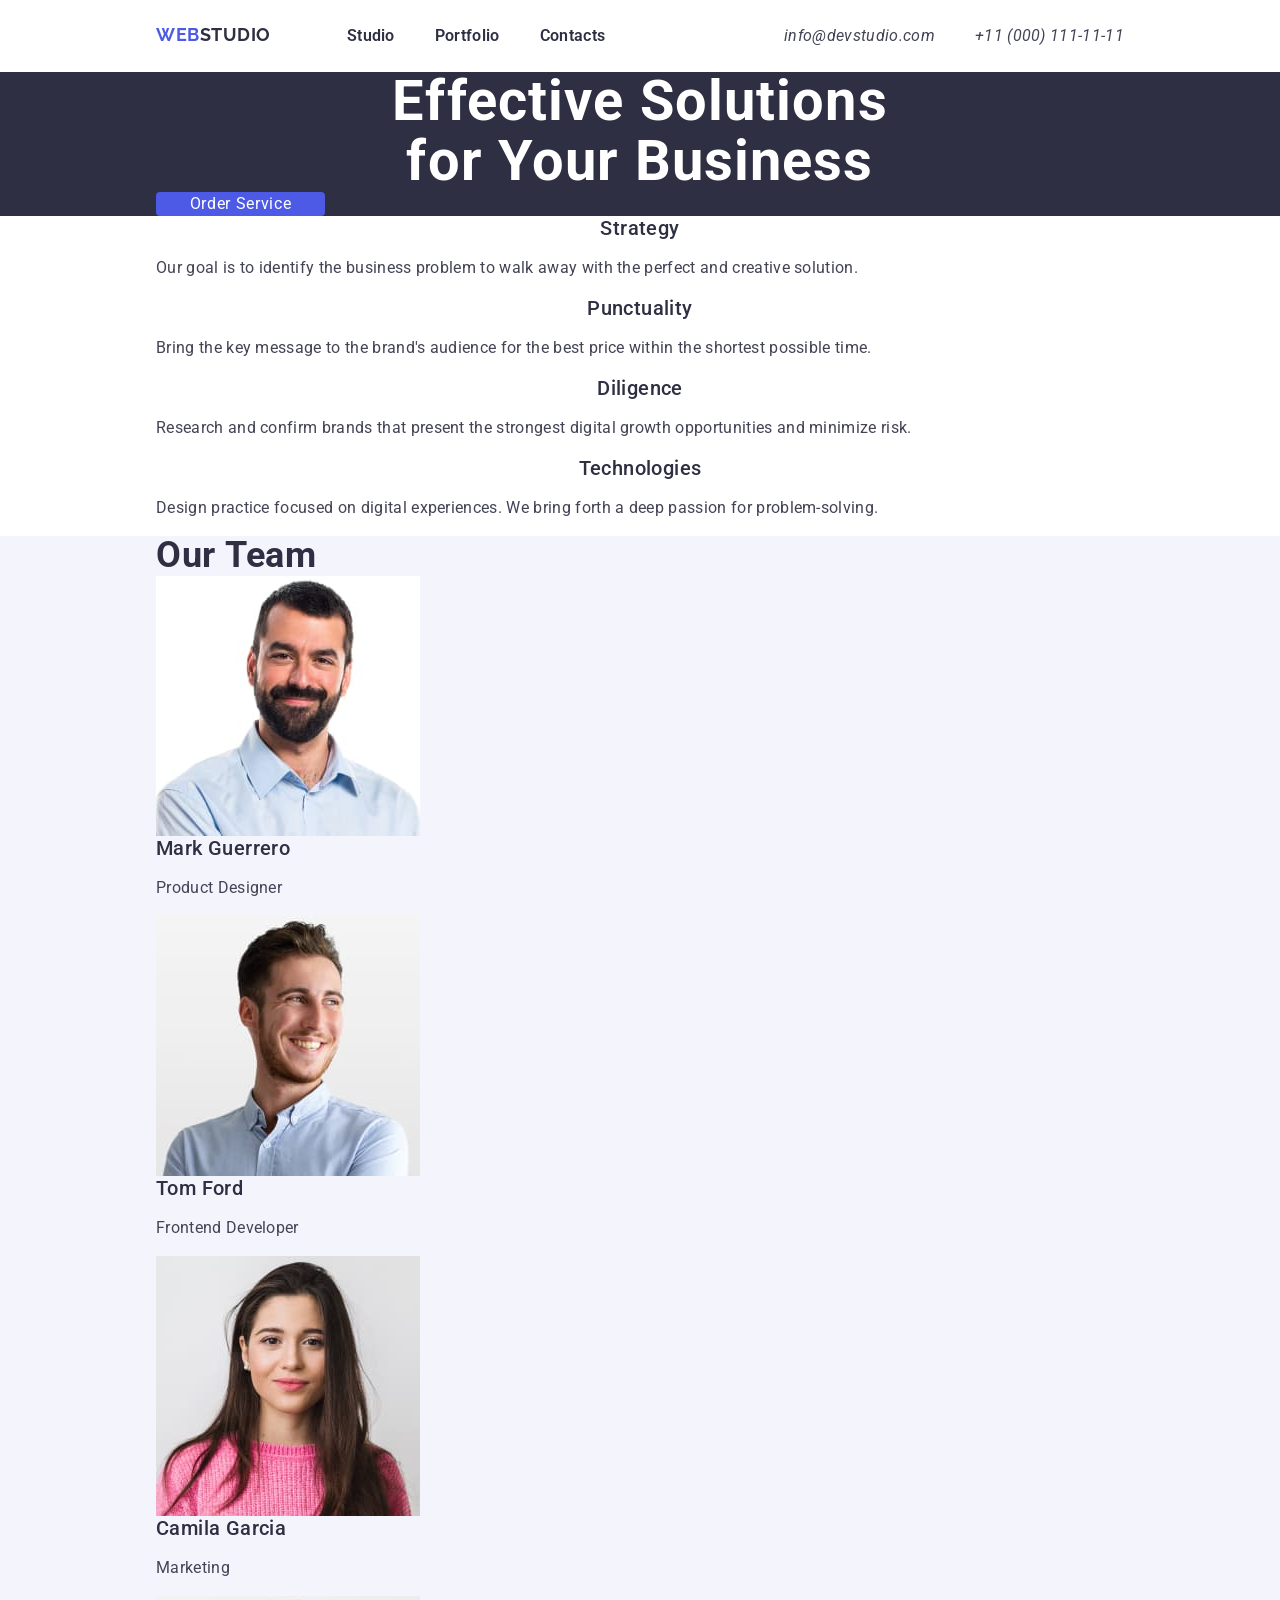
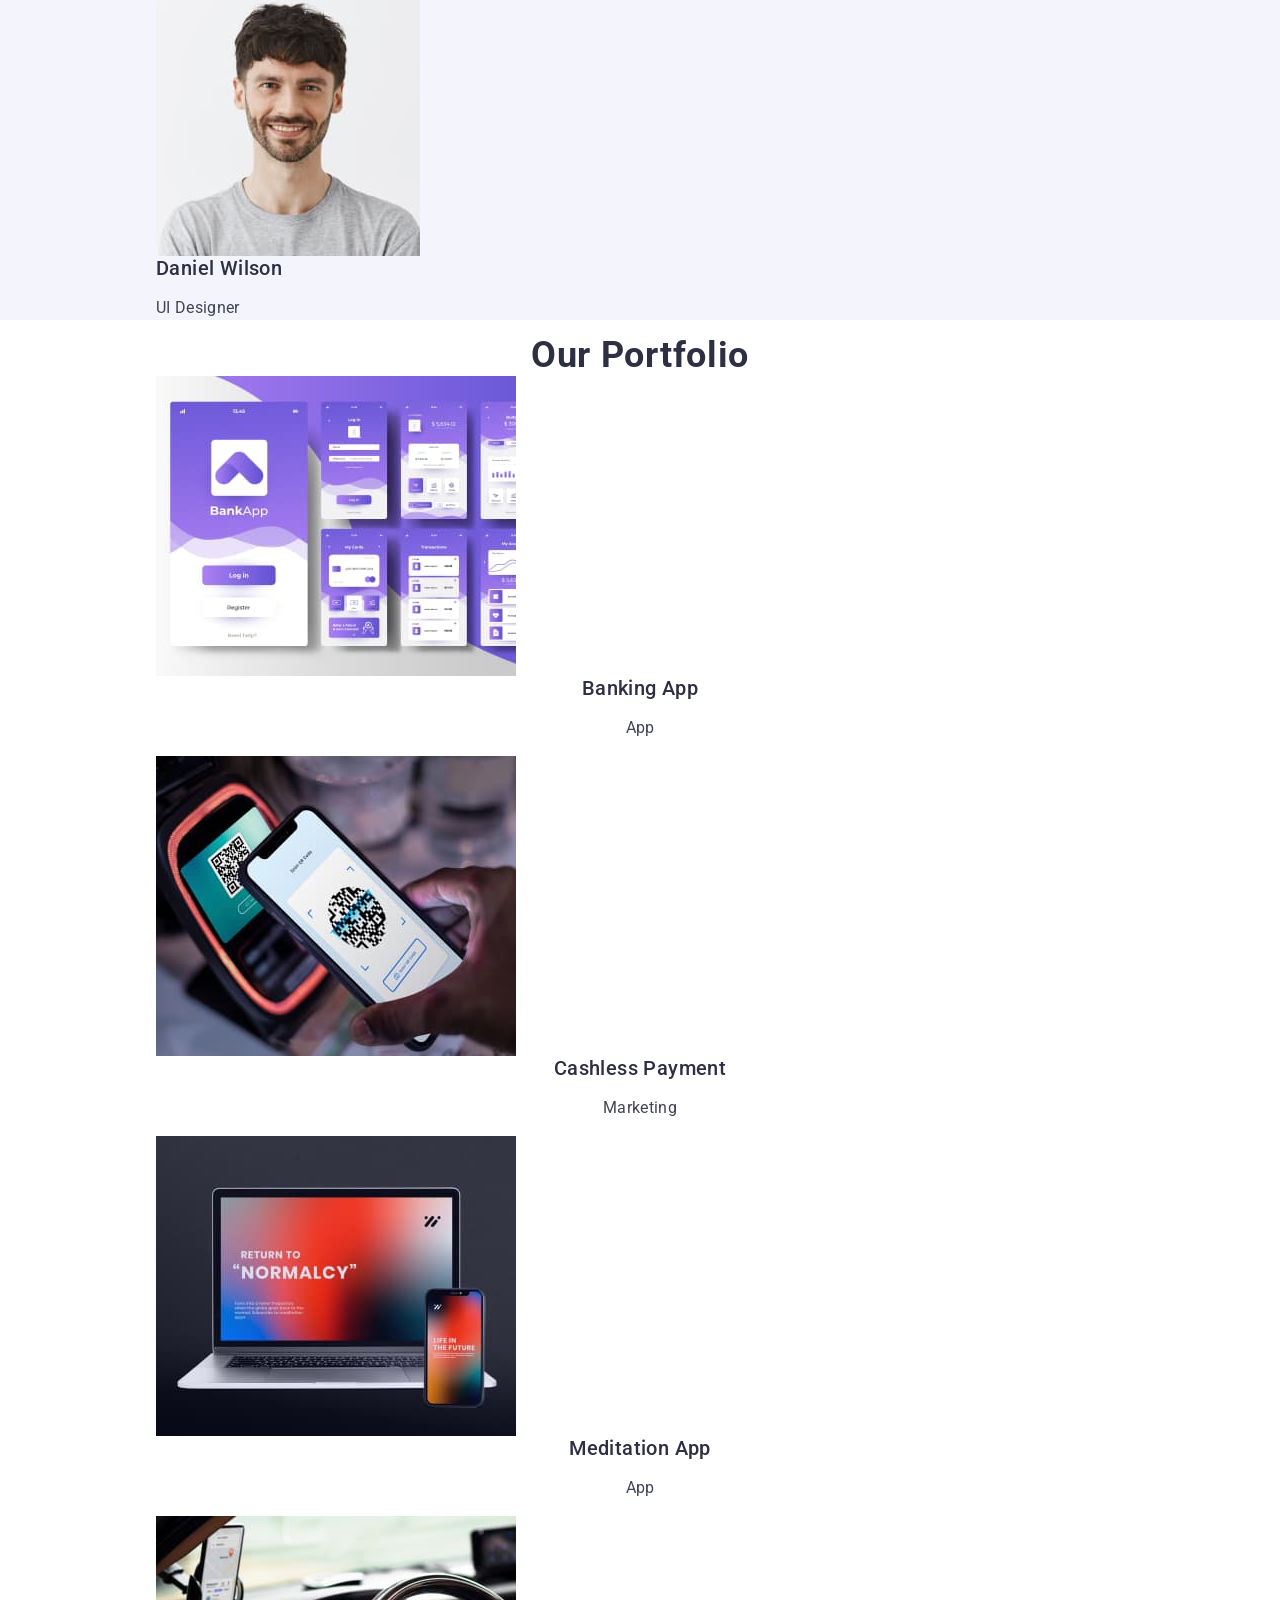
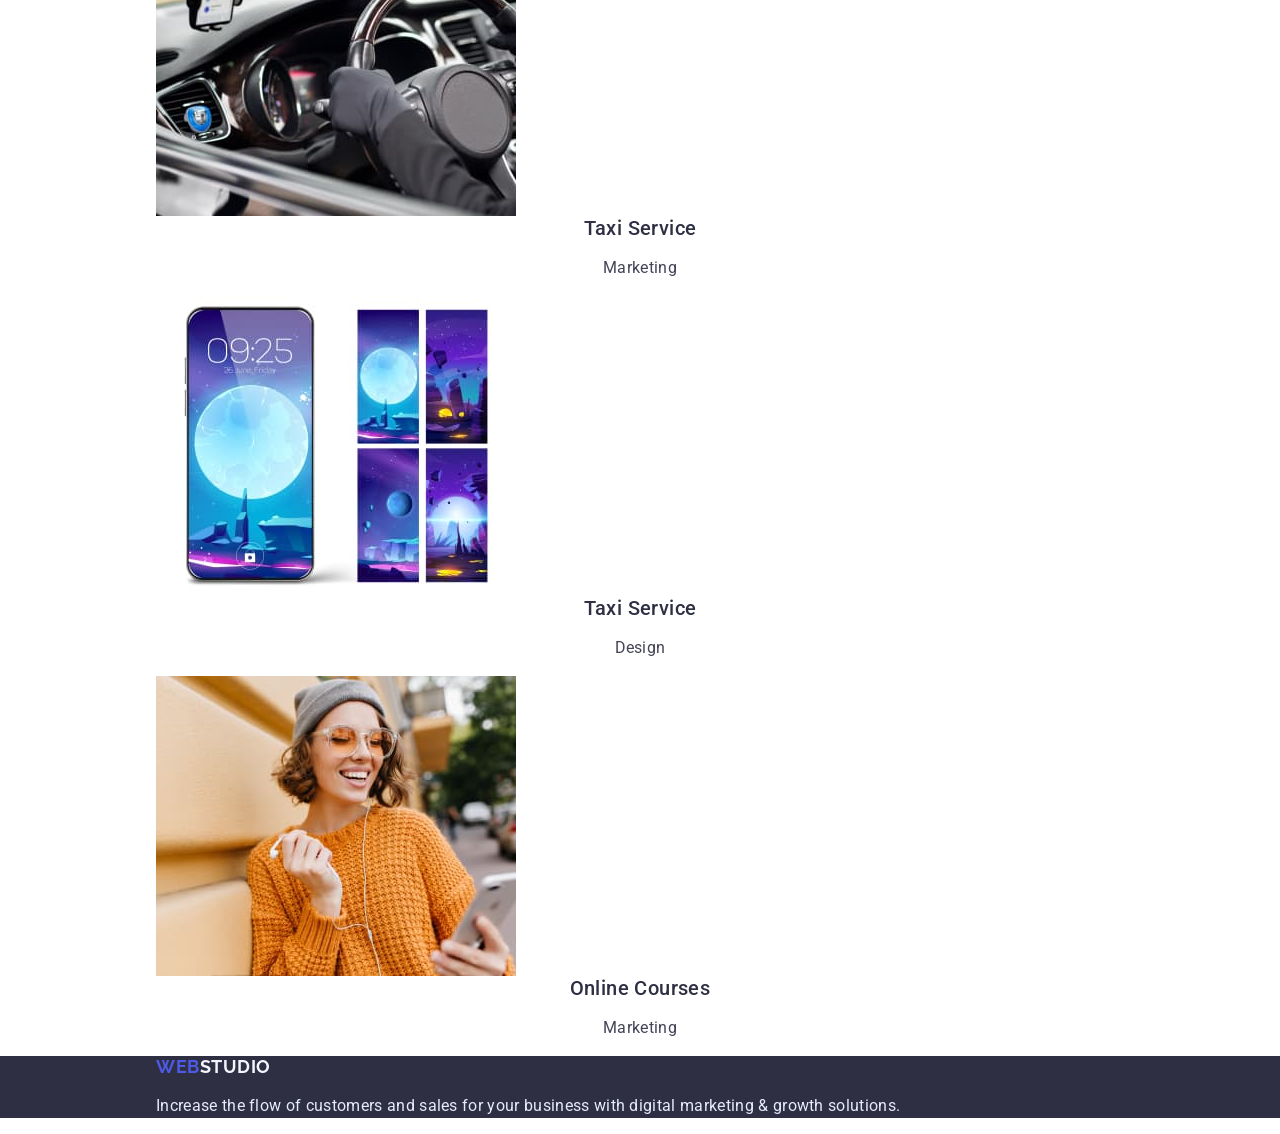
==== commit 64338062: "hw3 in progress flex box margins and paddings in progress" ====
--- a/index.html
+++ b/index.html
@@ -17,8 +17,9 @@
     />
   </head>
   <body>
+    <!-- Header -->
     <header class="header">
-      <div class="container">
+      <div class="container header-container">
         <nav class="header-nav">
           <a class="header-logo" href="/index.html"
             >WEB<span class="logo-studio">STUDIO</span></a
@@ -35,6 +36,7 @@
             </li>
           </ul>
         </nav>
+
         <address class="header-adress">
           <ul class="header-adress-list">
             <li class="header-adress-list-item">
@@ -44,7 +46,6 @@
                 >info@devstudio.com</a
               >
             </li>
-
             <li class="header-adress-list-item">
               <a class="header-adress-list-link" href="tel:+110001111111"
                 >+11 (000) 111-11-11</a
@@ -66,11 +67,11 @@
         </div>
       </section>
 
-      <!-- AboutUs section -->
+      <!-- About Us Section -->
 
       <section class="about-us-section">
         <div class="container">
-          <h2 class="about-us-headline" hidden></h2>
+          <h2 class="about-us-headline" .visually-hidden></h2>
           <ul class="about-us-list">
             <li class="about-us-list-item">
               <h3 class="about-us-item-headline">Strategy</h3>
@@ -104,7 +105,7 @@
         </div>
       </section>
 
-      <!-- OurTeam section -->
+      <!-- Our Team Section -->
 
       <section class="team-section">
         <div class="container">
@@ -154,7 +155,7 @@
         </div>
       </section>
 
-      <!-- Portfolio section -->
+      <!-- Portfolio Section -->
 
       <section class="portfolio-section">
         <div class="container">
--- a/css/styles.css
+++ b/css/styles.css
@@ -1,3 +1,5 @@
+/* ------------- Global -------------- */
+
 h1,
 h2,
 h3,
@@ -7,6 +9,7 @@
   margin: 0;
   padding: 0;
 }
+
 * {
   text-decoration: none;
 }
@@ -17,11 +20,13 @@
   margin: 0;
   padding-left: 0;
 }
+
 a {
   text-decoration: none;
   color: currentColor;
   coursor: pointer;
 }
+
 body {
   font-family: 'roboto', 'sans-serif';
   font-weight: 400;
@@ -29,7 +34,9 @@
   line-height: 1.25;
   letter-spacing: 0.02em;
   color: #2e2f42;
-}
+  max-width: 1440px;
+}
+
 button {
   all: unset;
   background: transparent;
@@ -40,21 +47,48 @@
   cursor: pointer;
   outline: none;
 }
+
 img {
   display: block;
+}
+
+.visually-hidden {
+  position: absolute;
+  width: 1px;
+  height: 1px;
+  margin: -1px;
+  border: 0;
+  padding: 0;
+  white-space: nowrap;
+  clip-path: inset(100%);
+  clip: rect(0 0 0 0);
+  overflow: hidden;
+}
+
+.container {
   width: 100%;
-  box-sizing:;
-}
-.container {
-  width: 1440px;
   padding-left: 156px;
   padding-right: 156px;
 }
+
+/* ------------- Header -------------- */
+
 .header {
   background-color: #fff;
-}
+  padding-top: 24px;
+  padding-bottom: 24px;
+}
+
+.header-container {
+  display: flex;
+  align-items: center;
+}
+
 .header-nav {
-}
+  display: flex;
+  gap: 76px;
+}
+
 .header-logo {
   font-family: 'Raleway', sans-serif;
   font-weight: 700;
@@ -63,6 +97,7 @@
   letter-spacing: 0.03em;
   color: #4d5ae5;
 }
+
 .logo-studio {
   color: #2e2f42;
   font-family: 'Raleway', sans-serif;
@@ -71,26 +106,39 @@
   line-height: 1.17;
   letter-spacing: 0.03em;
 }
+
 .header-menu-list {
-}
+  display: flex;
+  gap: 40px;
+}
+
 .header-menu-item {
 }
+
 .header-menu-link {
   font-weight: 600;
   font-size: 16px;
   line-height: 1.5;
   letter-spacing: 0.02em;
 }
+
 .header-menu-link:hover,
 .header-menu-link:focus {
   color: #404bbf;
 }
+
 .header-adress {
-}
+  margin-left: auto;
+}
+
 .header-adress-list {
-}
+  display: flex;
+  gap: 40px;
+}
+
 .header-adress-list-item {
 }
+
 .header-adress-list-link {
   color: #434455;
   font-weight: 400;
@@ -98,21 +146,28 @@
   line-height: 1.5;
   letter-spacing: 0.02em;
 }
+
 .header-adress-list-link:hover,
 .header-adress-list-link:focus {
   color: #404bbf;
 }
+
+/* ------------- Hero Section -------------- */
+
 .hero-section {
   background-color: #2e2f42;
   width: 100%;
 }
+
 .main-headline {
   font-weight: 700;
   color: #fff;
   font-size: 56px;
   line-height: 1.07;
   letter-spacing: 0.02em;
-}
+  text-align: center;
+}
+
 .hero-button {
   width: 169px;
   background-color: #4d5ae5;
@@ -124,24 +179,34 @@
   text-align: center;
   border-radius: 4px;
 }
+
 .hero-button:hover,
 .hero-button:focus {
   background-color: #404bbf;
 }
+
+/* ------------- About Us Section -------------- */
+
 .about-us-section {
 }
+
 .about-us-headline {
 }
+
 .about-us-list {
 }
+
 .about-us-list-item {
 }
+
 .about-us-item-headline {
   font-weight: 500;
   font-size: 20px;
   line-height: 1.2;
   letter-spacing: 0.02em;
-}
+  text-align: center;
+}
+
 .about-us-item-text {
   color: #434455;
   font-weight: 400;
@@ -149,28 +214,35 @@
   line-height: 1.5;
   letter-spacing: 0.02em;
 }
+/* ------------- Our Team Section -------------- */
 .team-section {
   width: 1440px;
   background-color: #f4f4fd;
 }
+
 .team-section-headline {
   font-weight: 700;
   font-size: 36px;
   line-height: 1.11;
   letter-spacing: 0.02em;
 }
+
 .team-section-list {
 }
+
 .team-list-item {
 }
+
 .team-picture {
 }
+
 .teammate-name {
   font-weight: 500;
   font-size: 20px;
   line-height: 1.2;
   letter-spacing: 0.02em;
 }
+
 .teammate-role {
   color: #434455;
   font-weight: 400;
@@ -178,37 +250,50 @@
   line-height: 1.5;
   letter-spacing: 0.02em;
 }
+
+/* ------------- Portfolio Section -------------- */
+
 .portfolio-section {
 }
+
 .portfolio-headline {
   font-weight: 700;
   font-size: 36px;
   line-height: 1.11;
   letter-spacing: 0.02em;
+  text-align: center;
 }
 .portfolio-list {
 }
+
 .portfolio-list-item {
 }
+
 .portfolio-picture {
 }
+
 .portfolio-item-name {
   font-weight: 500;
   font-size: 20px;
   line-height: 1.2;
   letter-spacing: 0.02em;
-}
+  text-align: center;
+}
+
 .portfolio-item-text {
   color: #434455;
   font-weight: 400;
   font-size: 16px;
   line-height: 1.5;
   letter-spacing: 0.02em;
-}
+  text-align: center;
+}
+
 .footer-section {
   width: 1440px;
   background-color: #2e2f42;
 }
+
 .footer-logo {
   font-family: 'Raleway', sans-serif;
   color: #4d5ae5;
@@ -217,6 +302,7 @@
   line-height: 1.17;
   letter-spacing: 0.03em;
 }
+
 .footer-logo-studio {
   font-family: 'Raleway', sans-serif;
   color: #f4f4fd;
@@ -225,6 +311,7 @@
   line-height: 1.17;
   letter-spacing: 0.03em;
 }
+
 .footer-text {
   color: #e7e9fc;
   font-weight: 400;
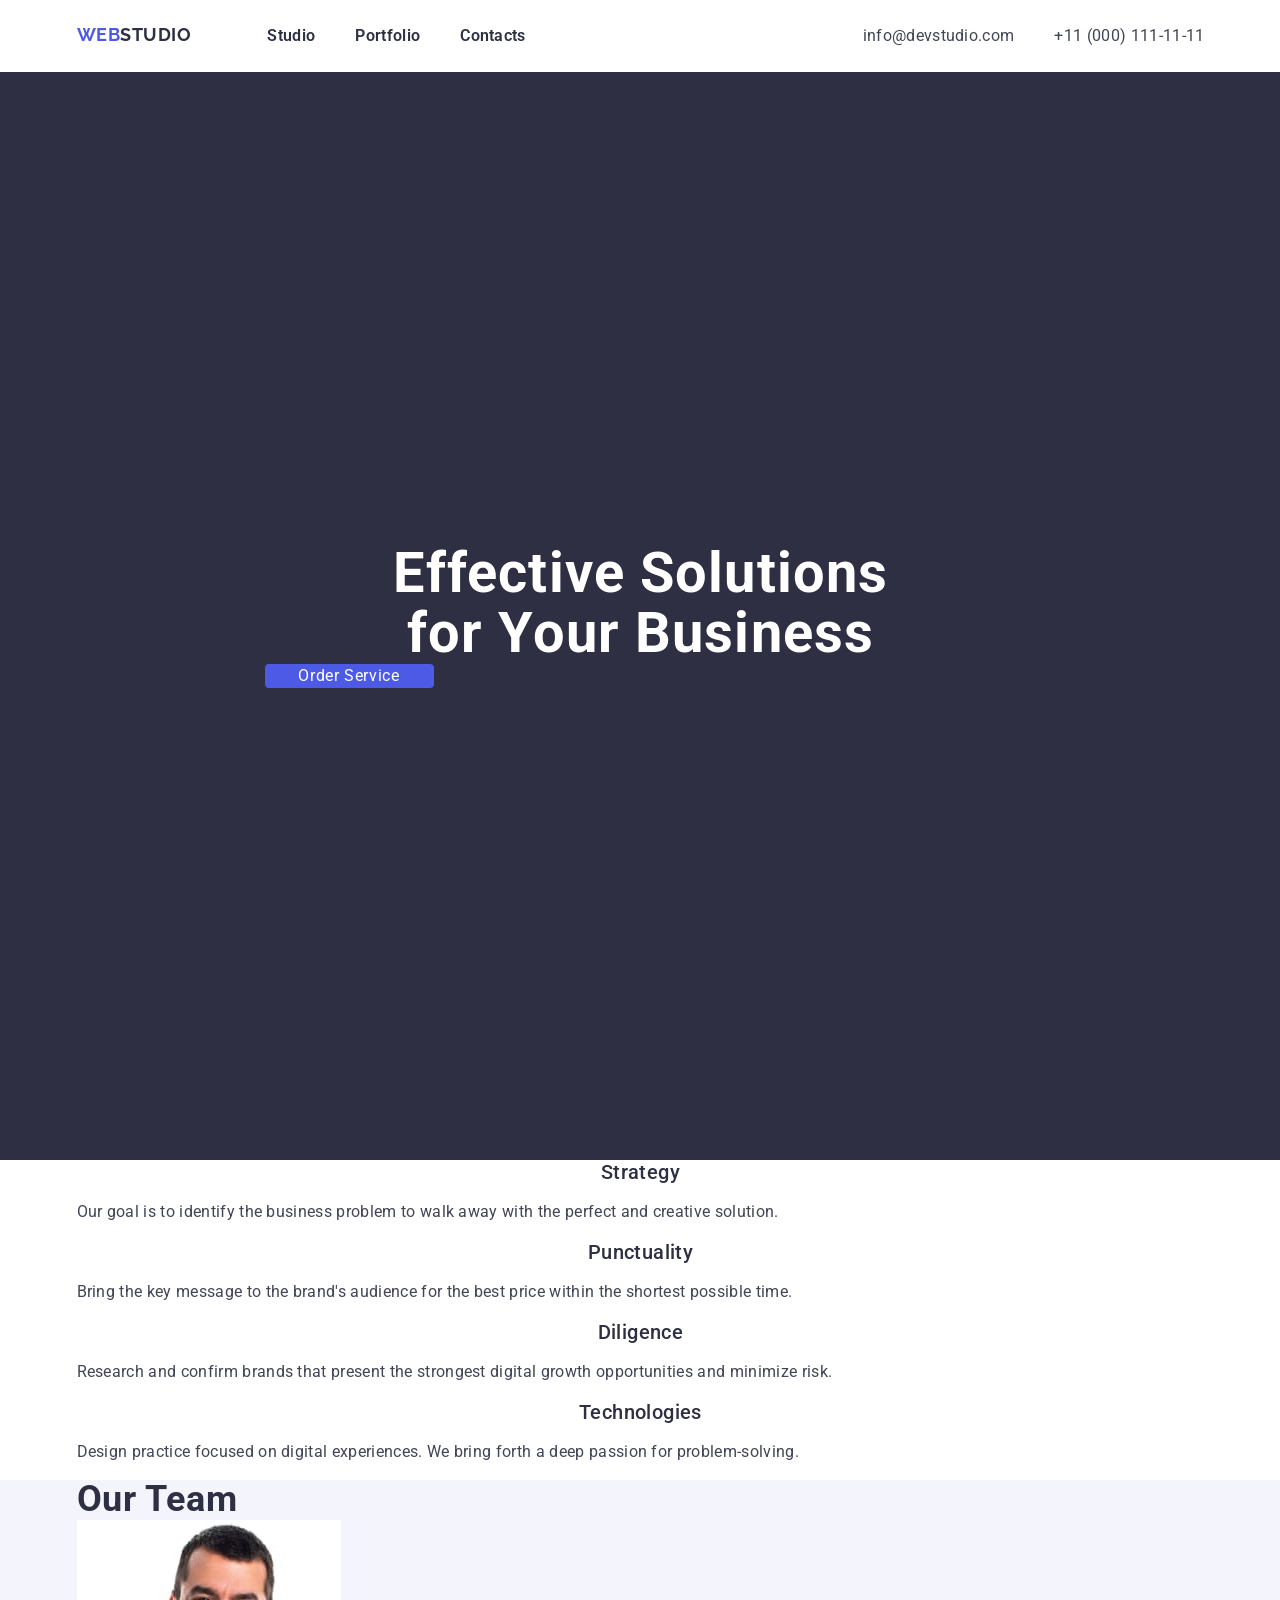
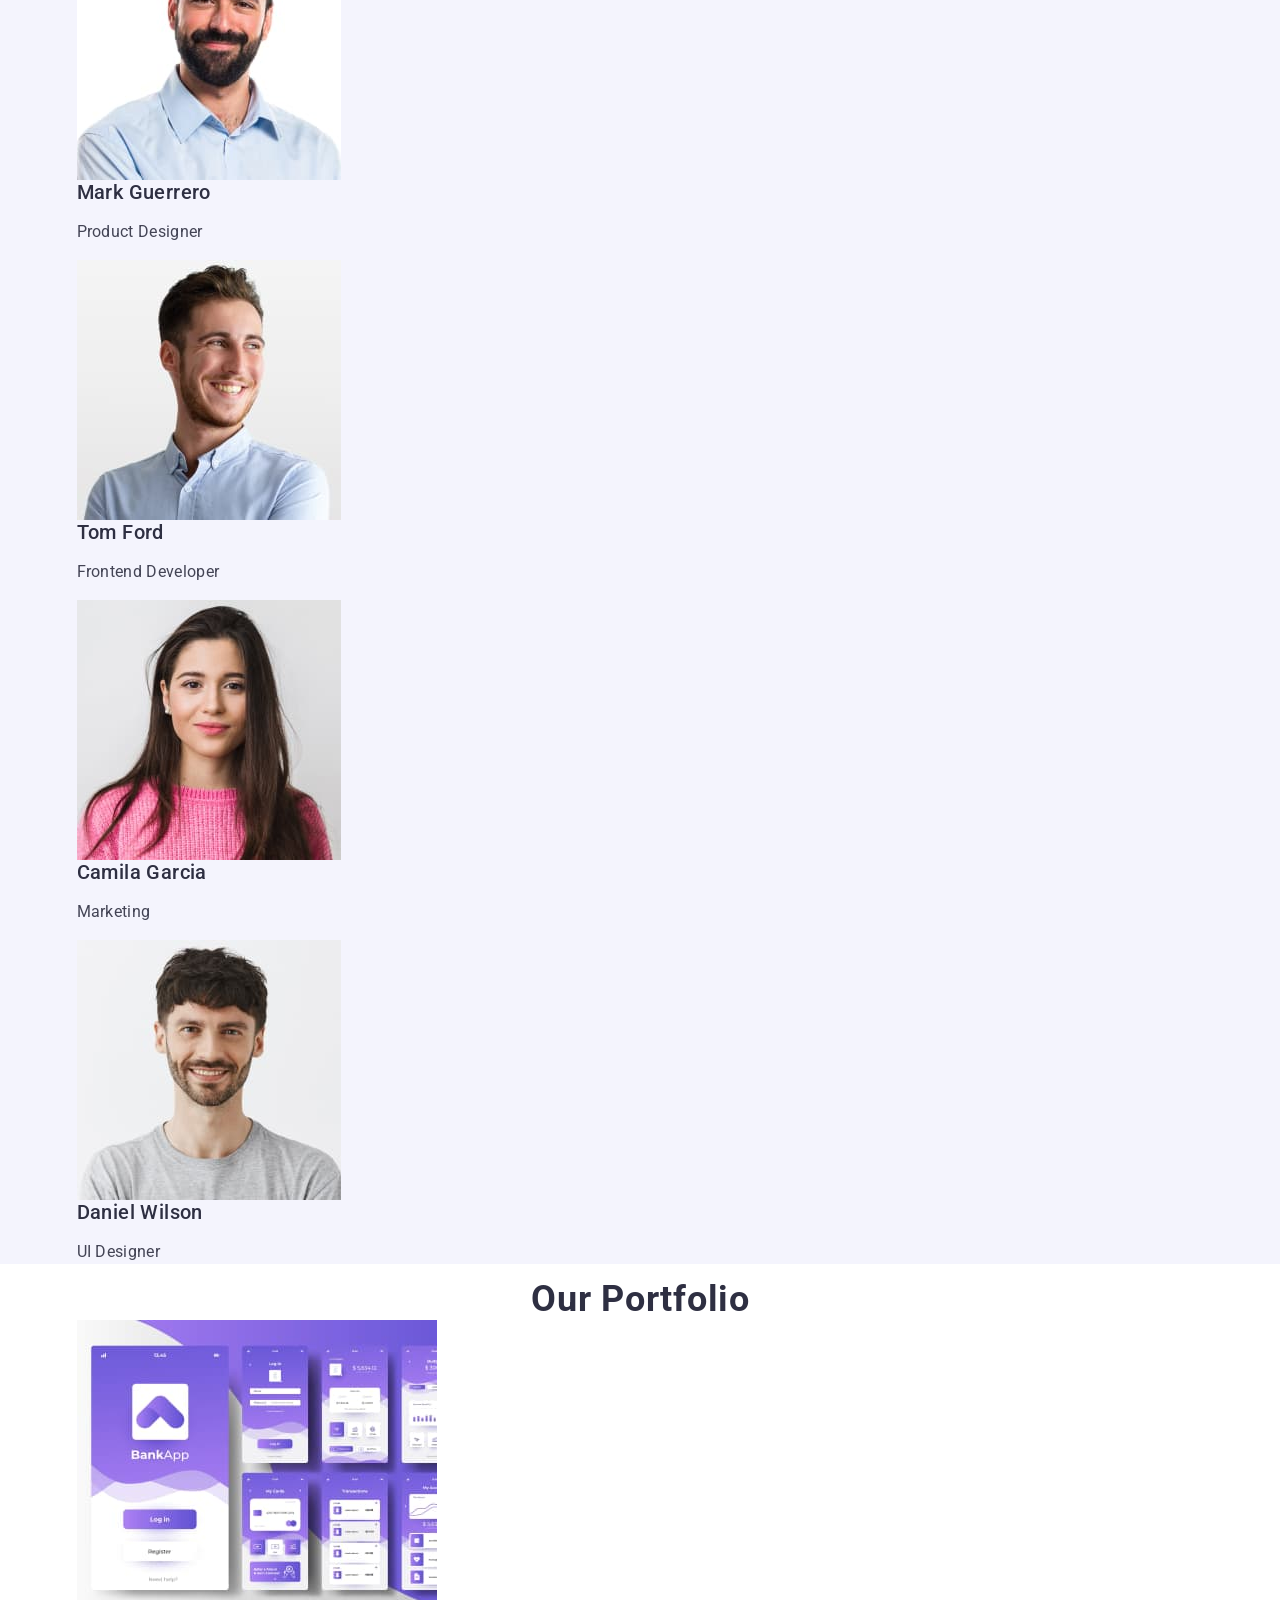
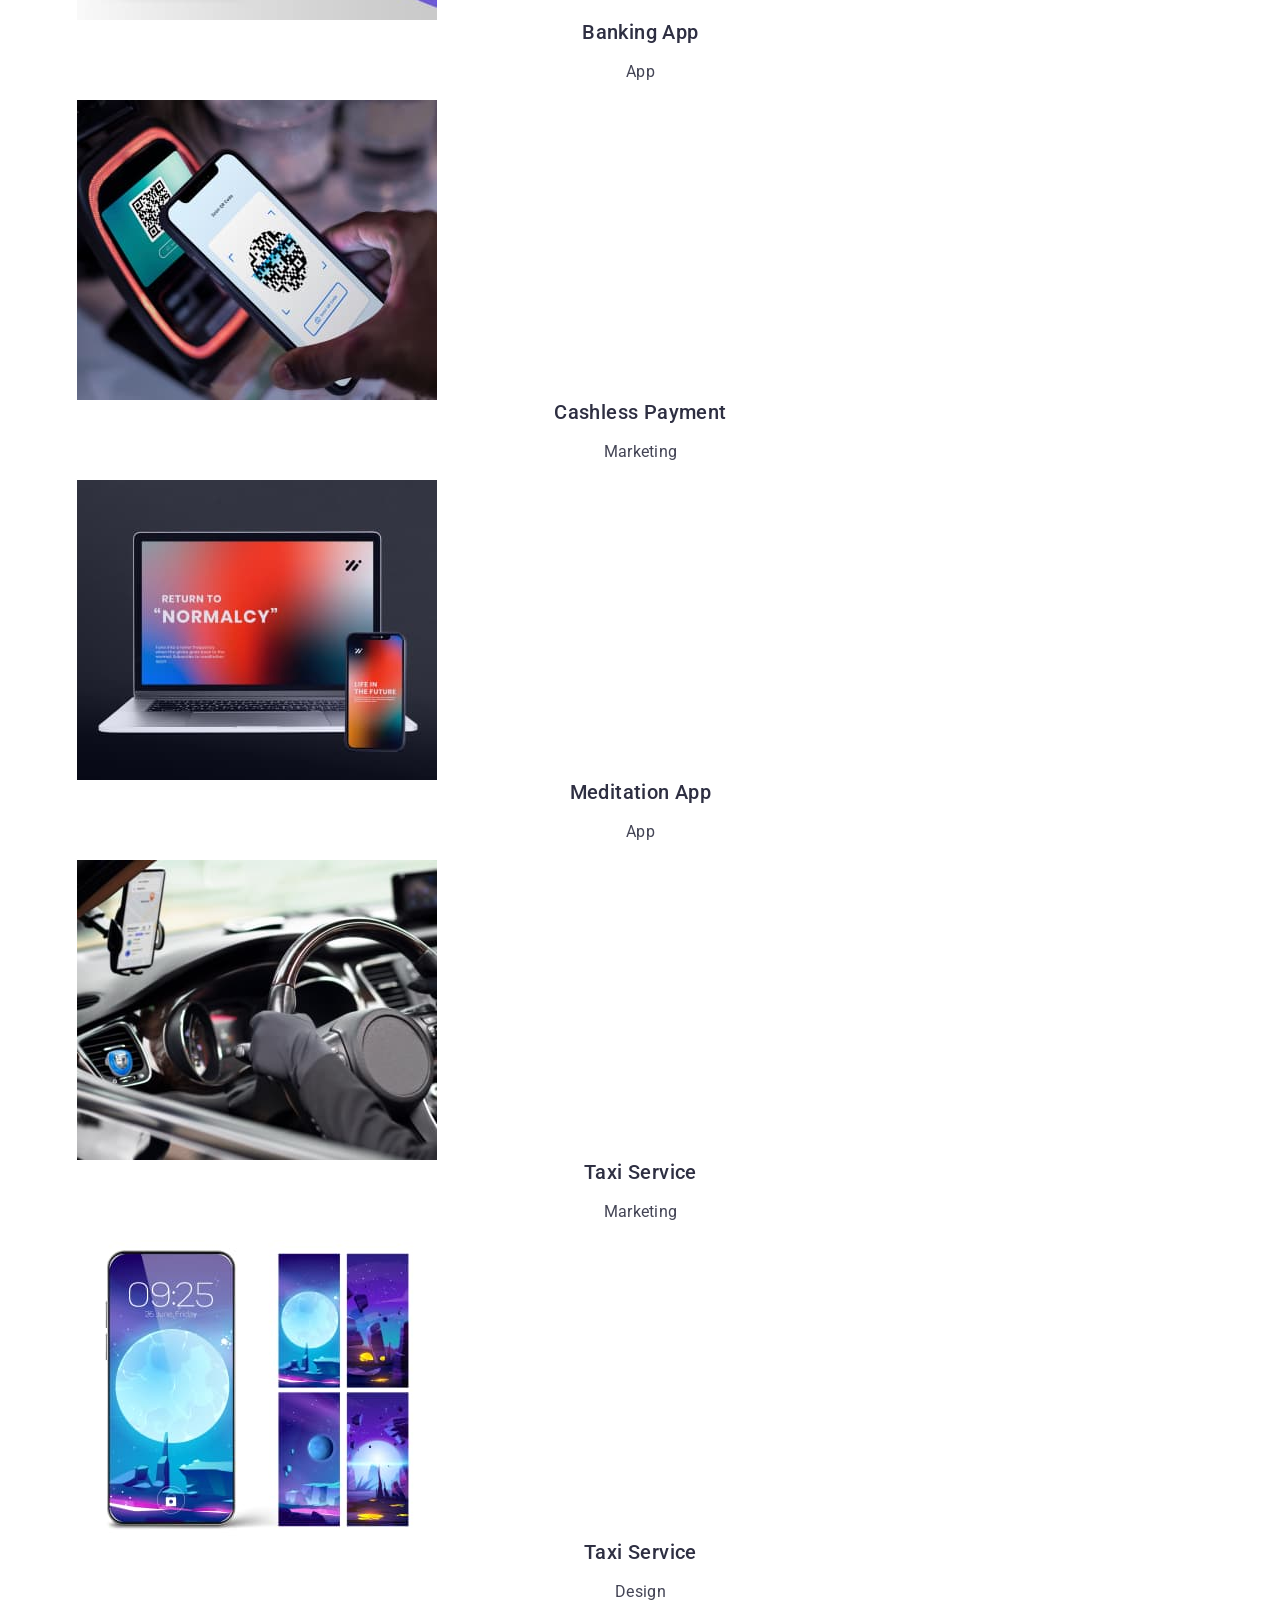
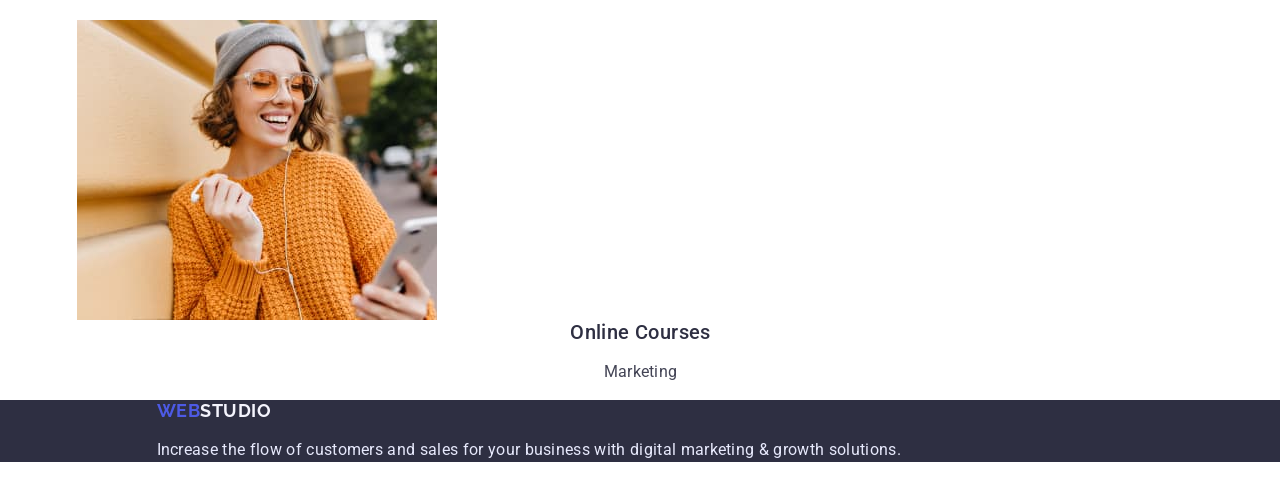
==== commit b610456a: "3d HW progress 1:55 approximatly of video1 module3" ====
--- a/index.html
+++ b/index.html
@@ -60,10 +60,12 @@
 
       <section class="hero-section">
         <div class="container">
-          <h1 class="main-headline">
-            Effective Solutions <br />for Your Business
-          </h1>
-          <button class="hero-button" type="button">Order Service</button>
+          <div class="hero-content-wrapper">
+            <h1 class="main-headline">
+              Effective Solutions <br />for Your Business
+            </h1>
+            <button class="hero-button" type="button">Order Service</button>
+          </div>
         </div>
       </section>
 
--- a/css/styles.css
+++ b/css/styles.css
@@ -34,7 +34,6 @@
   line-height: 1.25;
   letter-spacing: 0.02em;
   color: #2e2f42;
-  max-width: 1440px;
 }
 
 button {
@@ -66,11 +65,14 @@
 }
 
 .container {
-  width: 100%;
-  padding-left: 156px;
-  padding-right: 156px;
-}
-
+  width: 1159px;
+  padding-left: 16px;
+  padding-right: 15px;
+  margin:0 auto;
+}
+address{
+  font-style: normal;
+}
 /* ------------- Header -------------- */
 
 .header {
@@ -158,7 +160,9 @@
   background-color: #2e2f42;
   width: 100%;
 }
-
+.hero-content-wrapper{
+  padding: 472px 188px;
+}
 .main-headline {
   font-weight: 700;
   color: #fff;
@@ -216,7 +220,6 @@
 }
 /* ------------- Our Team Section -------------- */
 .team-section {
-  width: 1440px;
   background-color: #f4f4fd;
 }
 
@@ -312,6 +315,7 @@
   letter-spacing: 0.03em;
 }
 
+
 .footer-text {
   color: #e7e9fc;
   font-weight: 400;
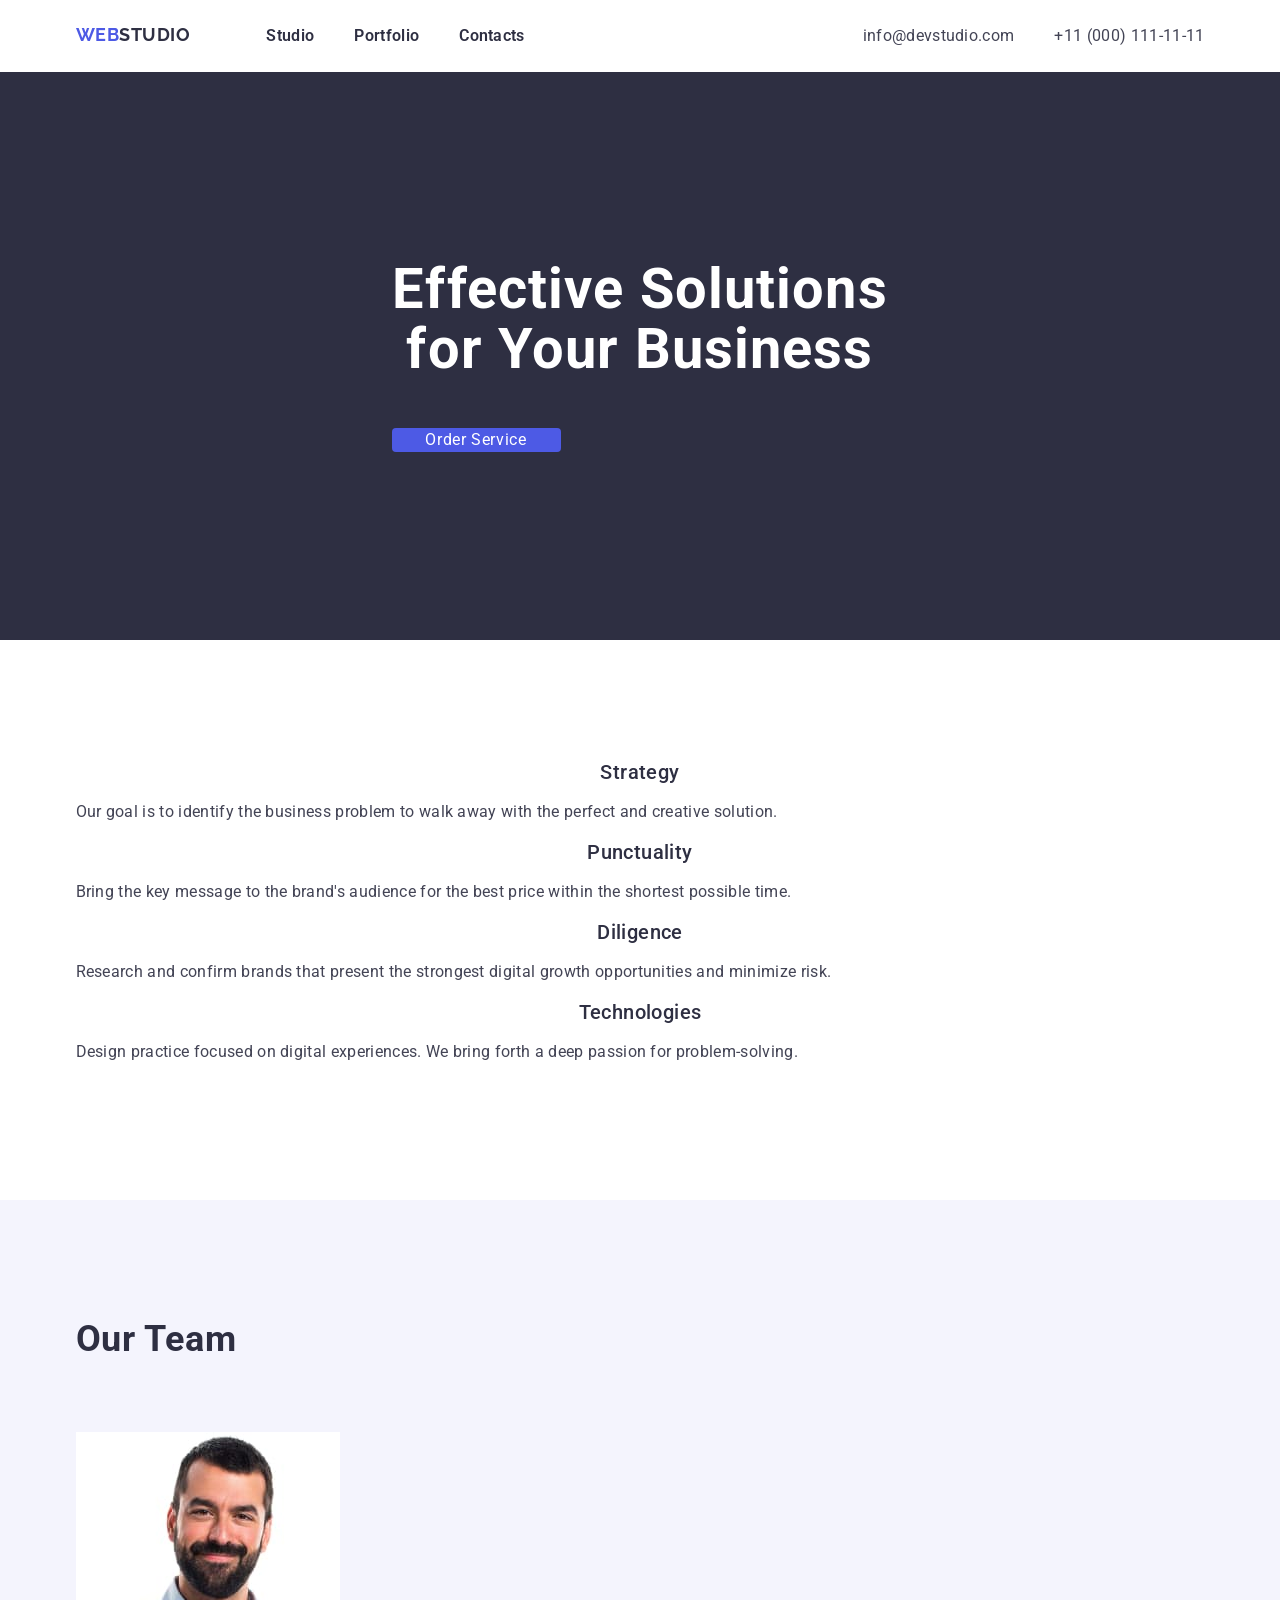
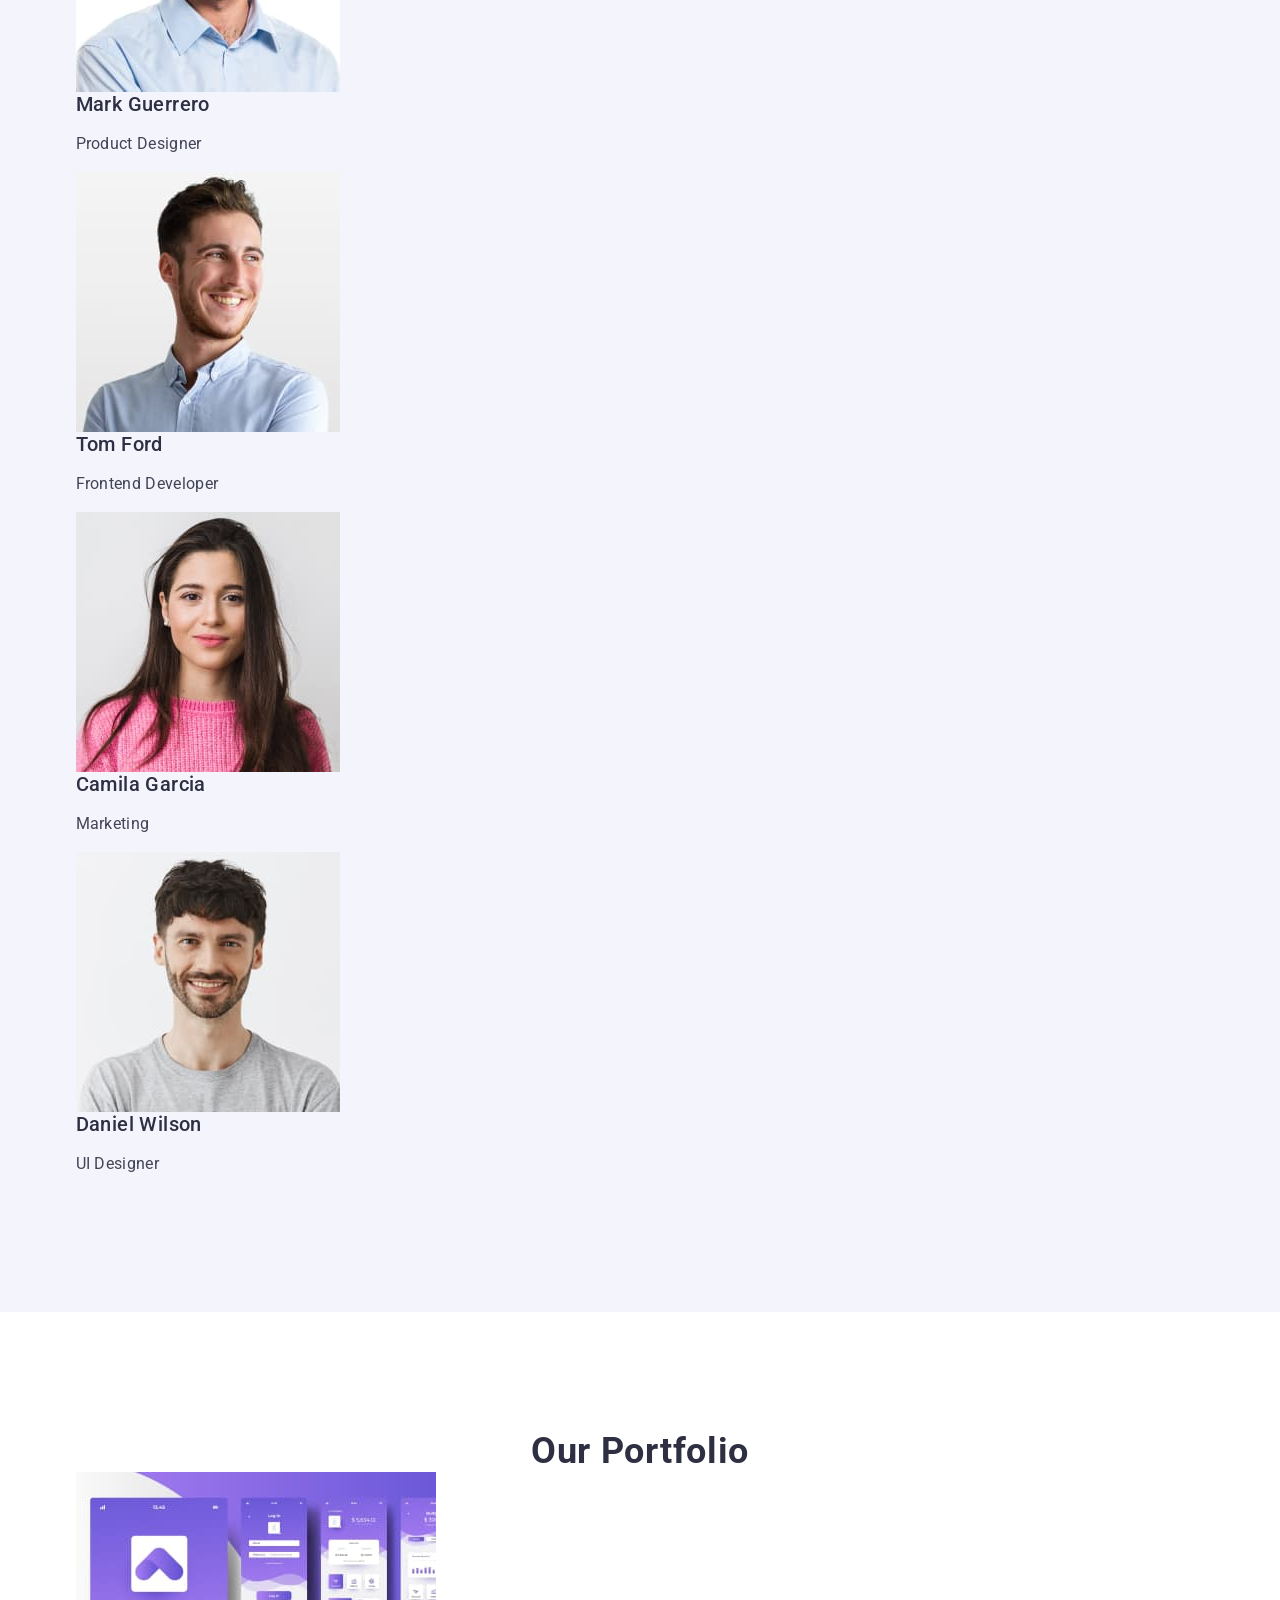
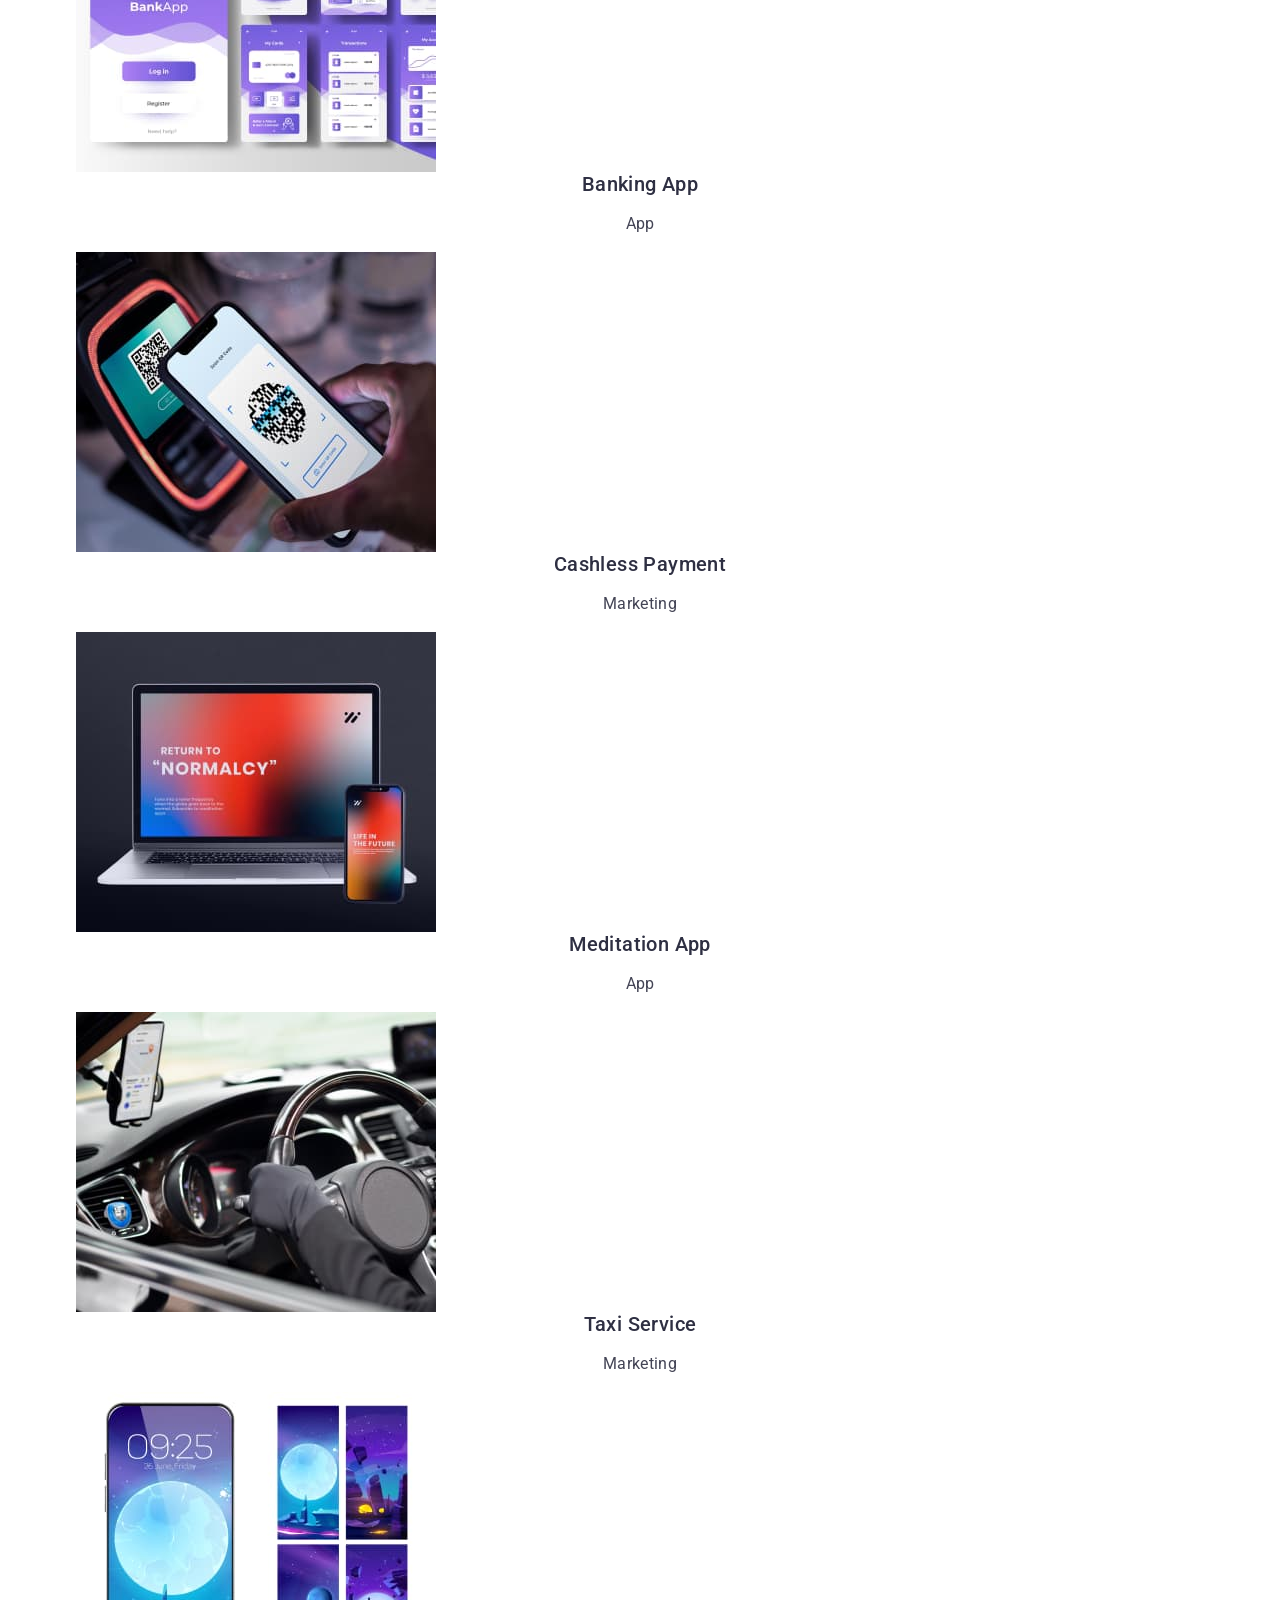
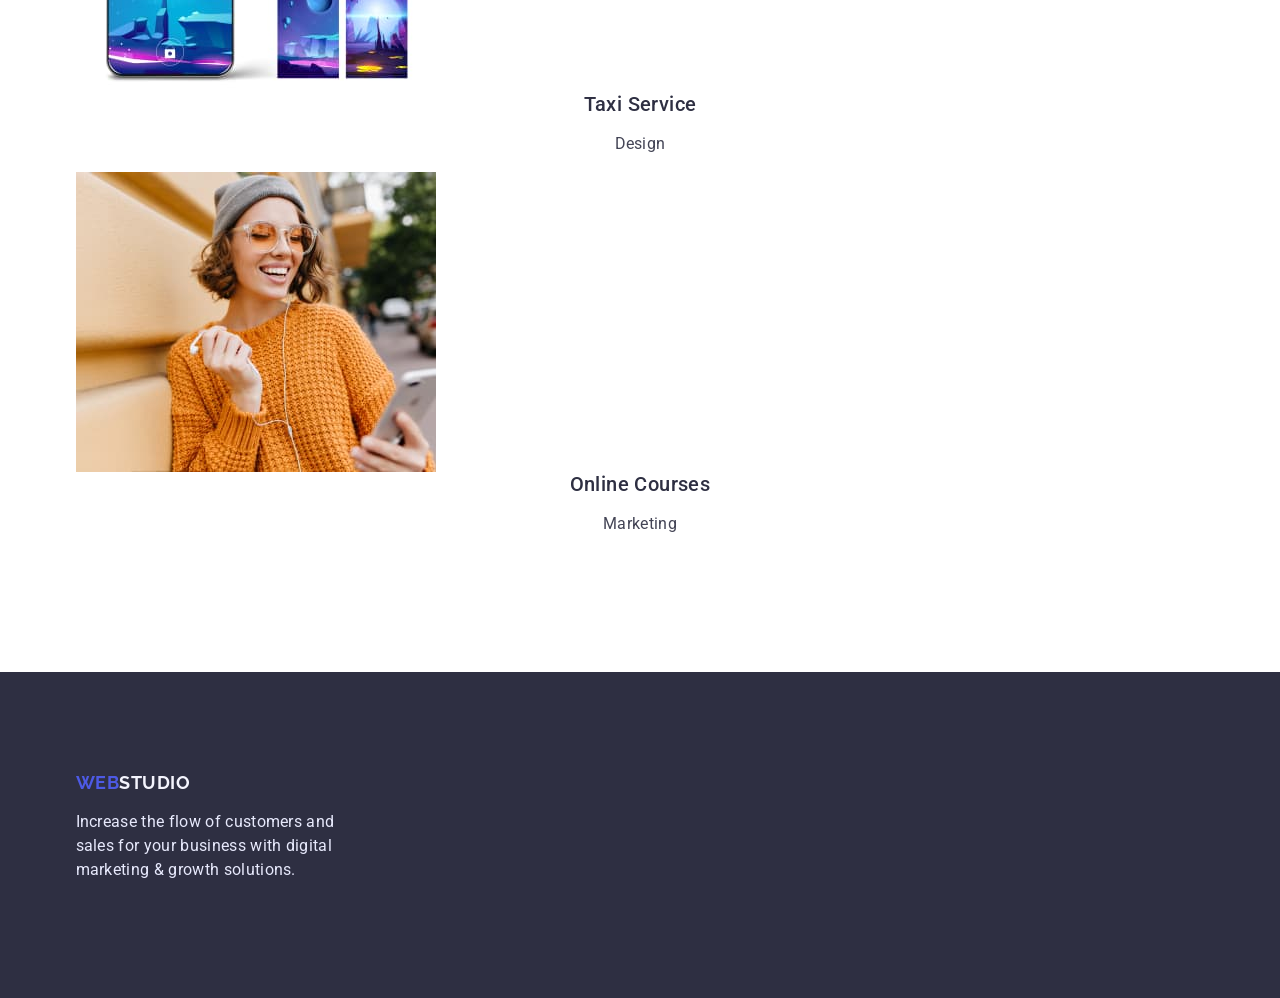
==== commit 8c17627d: "progress HW3 2^02 of 1st video" ====
--- a/index.html
+++ b/index.html
@@ -61,9 +61,7 @@
       <section class="hero-section">
         <div class="container">
           <div class="hero-content-wrapper">
-            <h1 class="main-headline">
-              Effective Solutions <br />for Your Business
-            </h1>
+            <h1 class="main-headline">Effective Solutions for Your Business</h1>
             <button class="hero-button" type="button">Order Service</button>
           </div>
         </div>
@@ -229,13 +227,15 @@
     </main>
     <footer class="footer-section">
       <div class="container">
-        <a class="footer-logo" href="/index.html"
-          >WEB<span class="footer-logo-studio">STUDIO</span></a
-        >
-        <p class="footer-text">
-          Increase the flow of customers and sales for your business with
-          digital marketing & growth solutions.
-        </p>
+        <div class="footer-wrapper">
+          <a class="footer-logo" href="/index.html"
+            >WEB<span class="footer-logo-studio">STUDIO</span></a
+          >
+          <p class="footer-text">
+            Increase the flow of customers and sales for your business with
+            digital marketing & growth solutions.
+          </p>
+        </div>
       </div>
     </footer>
   </body>
--- a/css/styles.css
+++ b/css/styles.css
@@ -66,11 +66,11 @@
 
 .container {
   width: 1159px;
-  padding-left: 16px;
+  padding-left: 15px;
   padding-right: 15px;
-  margin:0 auto;
-}
-address{
+  margin: 0 auto;
+}
+address {
   font-style: normal;
 }
 /* ------------- Header -------------- */
@@ -160,8 +160,8 @@
   background-color: #2e2f42;
   width: 100%;
 }
-.hero-content-wrapper{
-  padding: 472px 188px;
+.hero-content-wrapper {
+  padding: 188px 316px;
 }
 .main-headline {
   font-weight: 700;
@@ -170,6 +170,7 @@
   line-height: 1.07;
   letter-spacing: 0.02em;
   text-align: center;
+  margin-bottom: 48px;
 }
 
 .hero-button {
@@ -192,6 +193,8 @@
 /* ------------- About Us Section -------------- */
 
 .about-us-section {
+  padding-top: 120px;
+  padding-bottom: 120px;
 }
 
 .about-us-headline {
@@ -209,6 +212,7 @@
   line-height: 1.2;
   letter-spacing: 0.02em;
   text-align: center;
+  margin-bottom: 8px;
 }
 
 .about-us-item-text {
@@ -221,6 +225,8 @@
 /* ------------- Our Team Section -------------- */
 .team-section {
   background-color: #f4f4fd;
+  padding-top: 120px;
+  padding-bottom: 120px;
 }
 
 .team-section-headline {
@@ -228,6 +234,7 @@
   font-size: 36px;
   line-height: 1.11;
   letter-spacing: 0.02em;
+  margin-bottom: 72px;
 }
 
 .team-section-list {
@@ -257,6 +264,8 @@
 /* ------------- Portfolio Section -------------- */
 
 .portfolio-section {
+  padding-top: 120px;
+  padding-bottom: 120px;
 }
 
 .portfolio-headline {
@@ -293,10 +302,13 @@
 }
 
 .footer-section {
-  width: 1440px;
   background-color: #2e2f42;
-}
-
+  padding-top: 100px;
+  padding-bottom: 100px;
+}
+.footer-wrapper {
+  padding-right: 864px;
+}
 .footer-logo {
   font-family: 'Raleway', sans-serif;
   color: #4d5ae5;
@@ -315,7 +327,6 @@
   letter-spacing: 0.03em;
 }
 
-
 .footer-text {
   color: #e7e9fc;
   font-weight: 400;
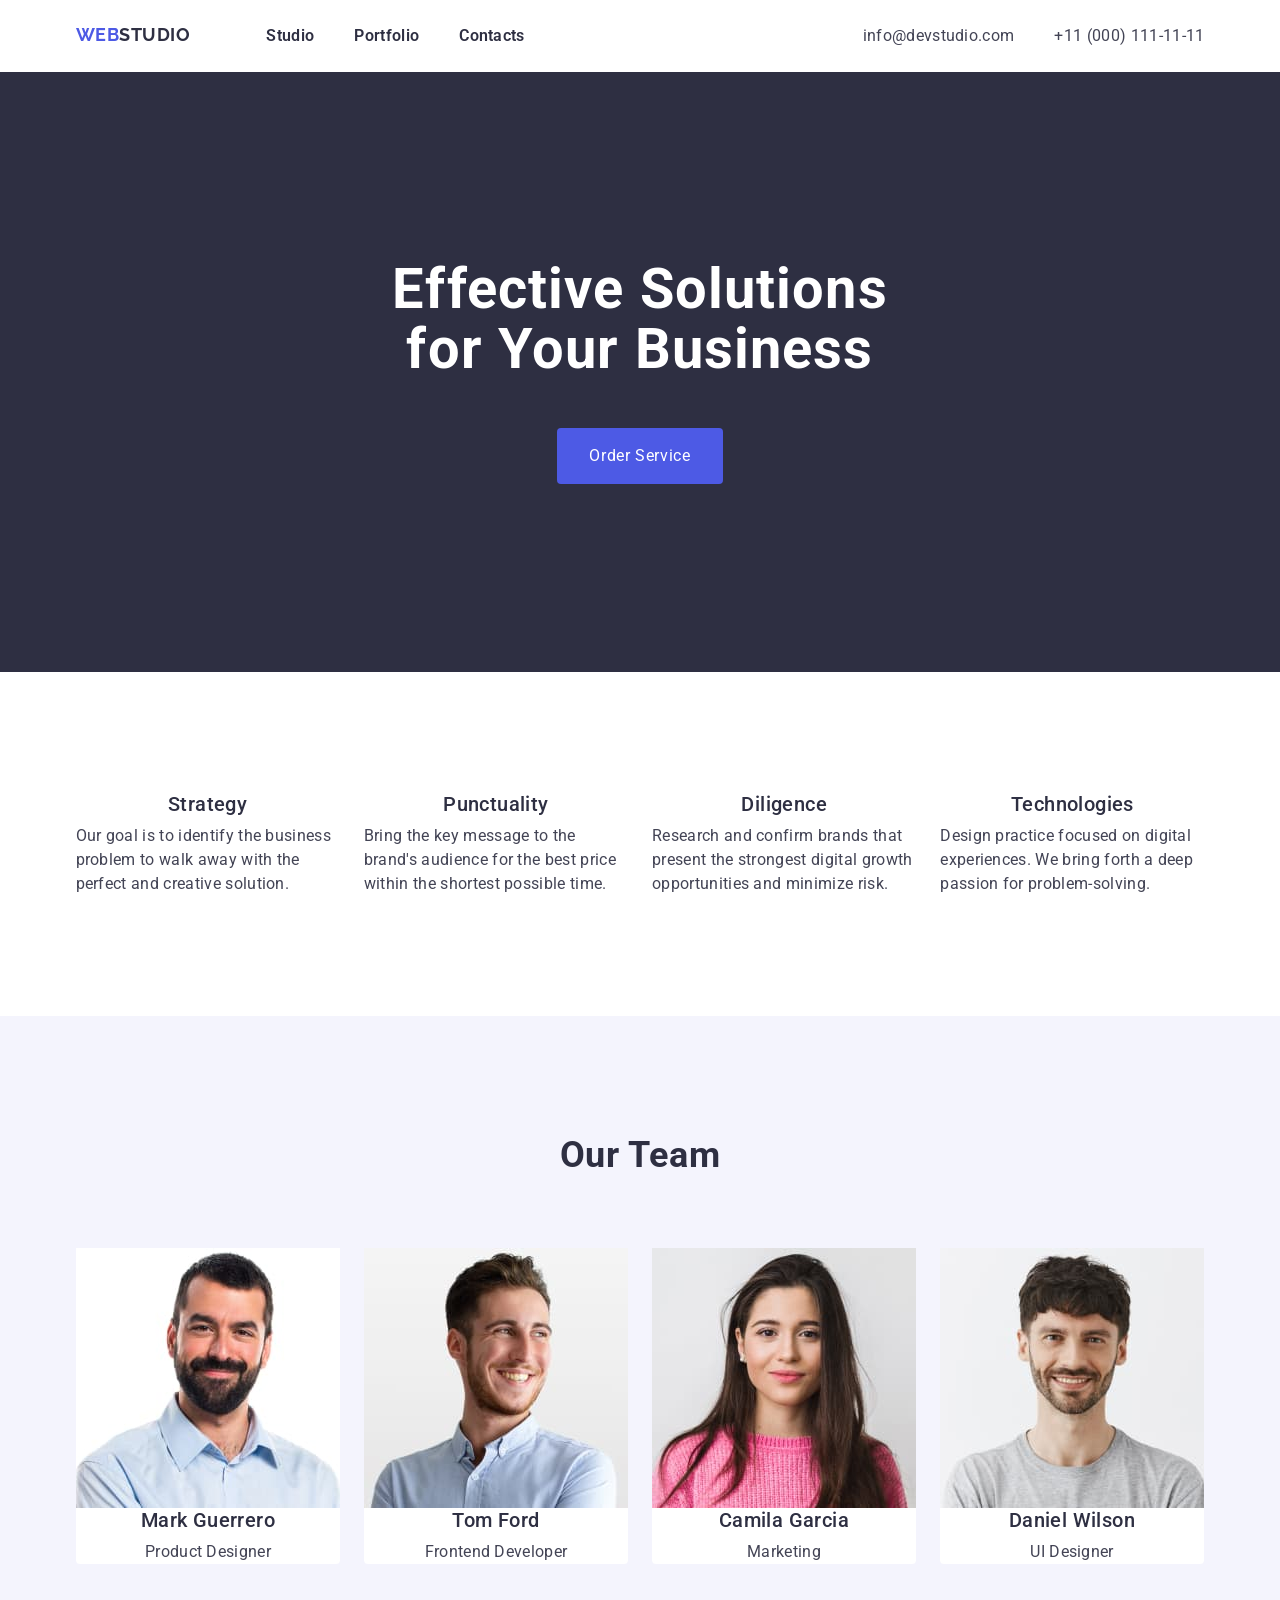
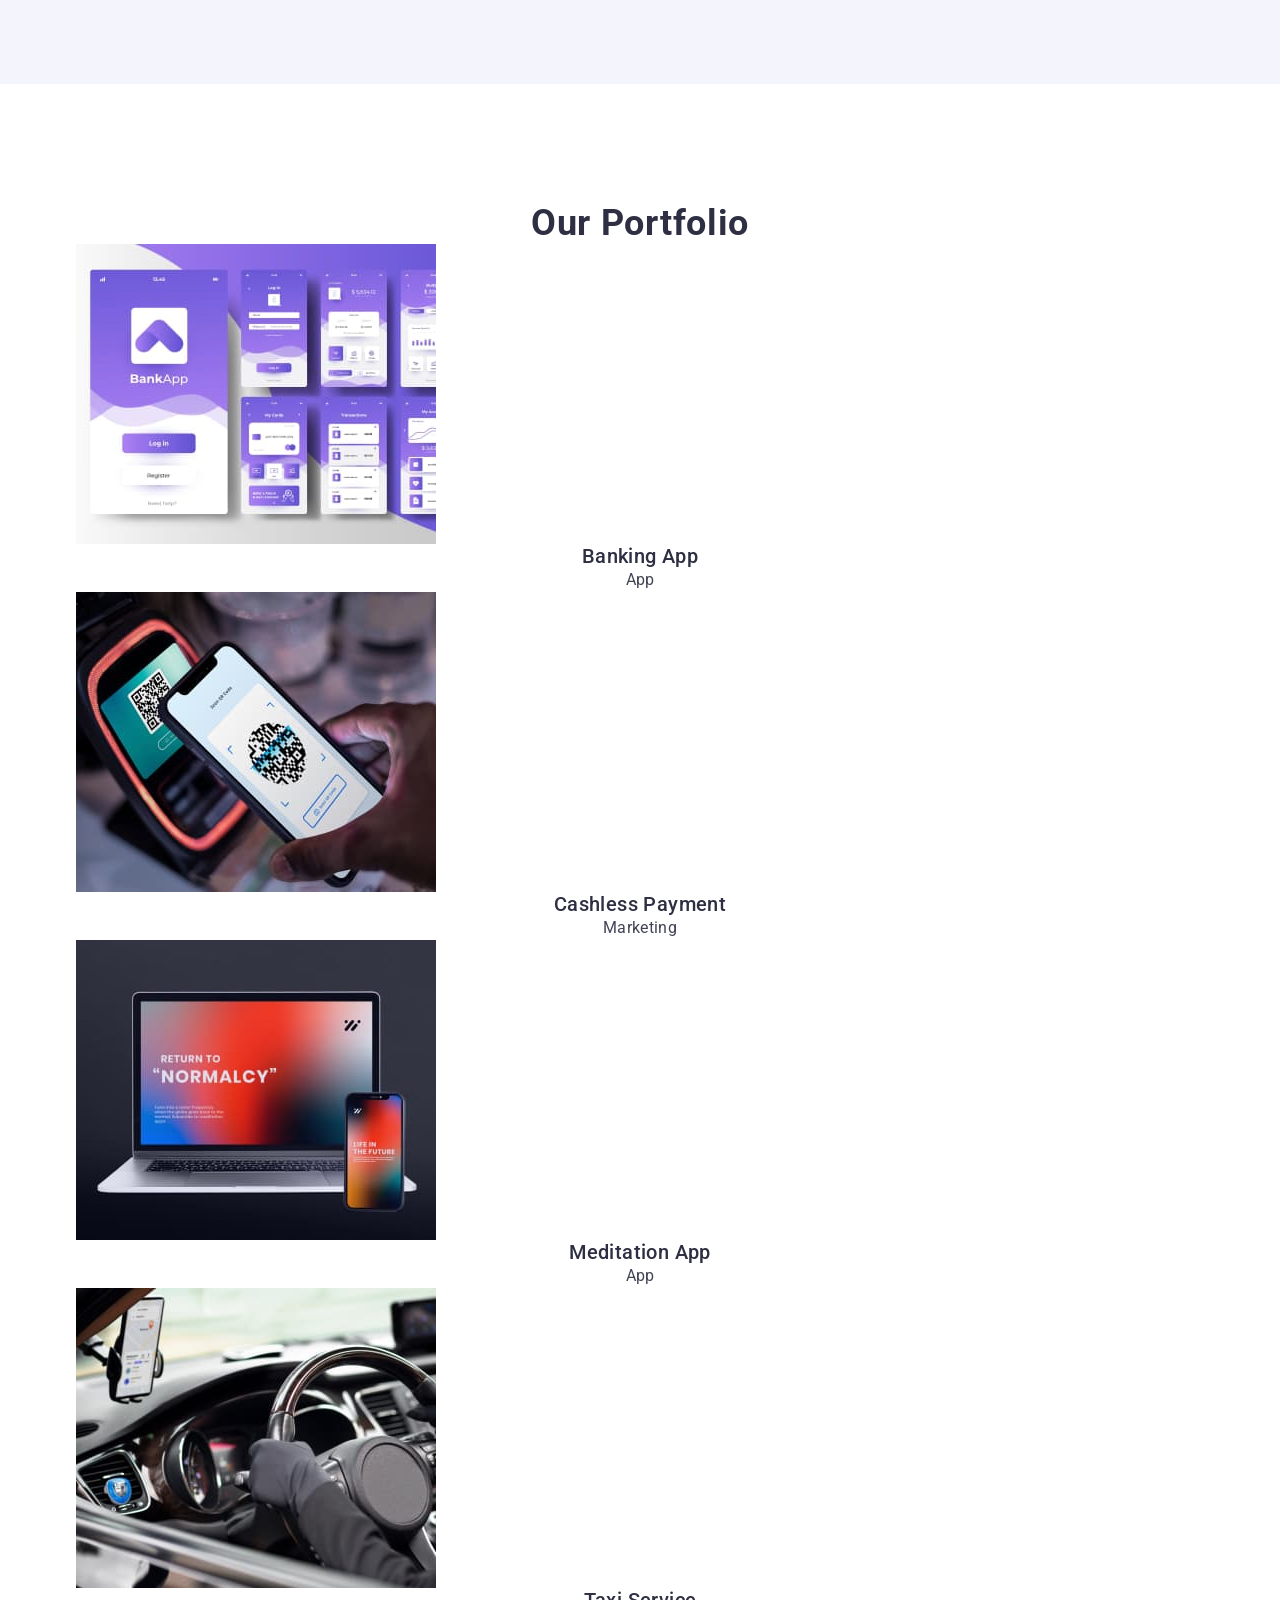
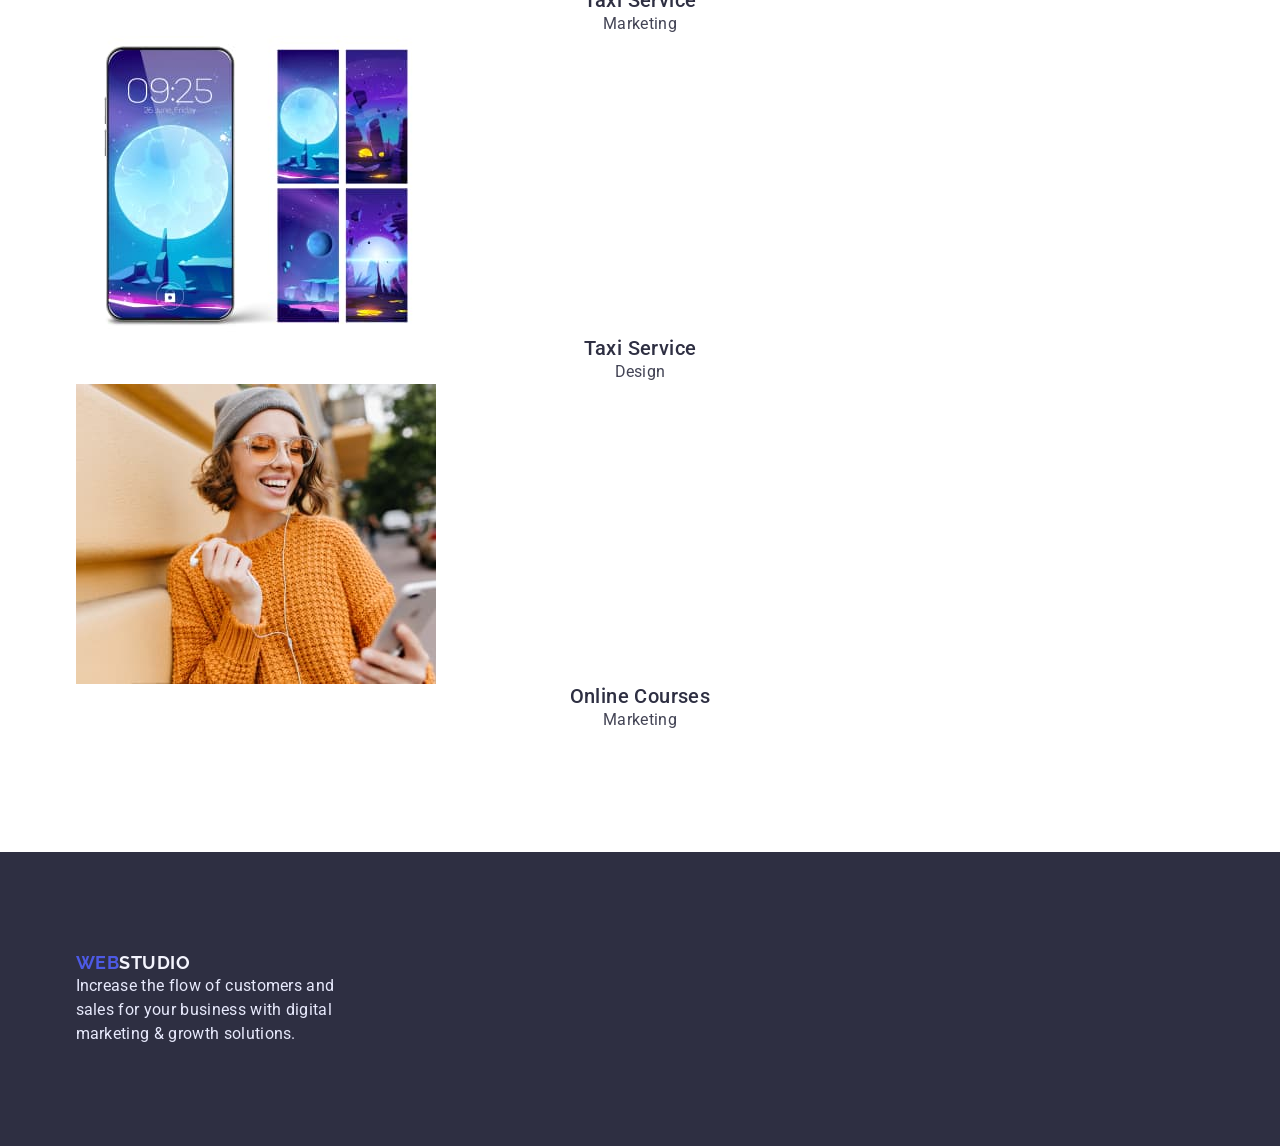
==== commit 6d7e2274: "Still onHW3 Still onHW3" ====
--- a/index.html
+++ b/index.html
@@ -118,8 +118,10 @@
                 alt="Mark`s picture"
                 width="264px"
               />
-              <h3 class="teammate-name">Mark Guerrero</h3>
-              <p class="teammate-role">Product Designer</p>
+              <div class="team-pic-describtion">
+                <h3 class="teammate-name">Mark Guerrero</h3>
+                <p class="teammate-role">Product Designer</p>
+              </div>
             </li>
             <li class="team-list-item">
               <img
@@ -128,8 +130,10 @@
                 alt="Tom`s picture"
                 width="264px"
               />
-              <h3 class="teammate-name">Tom Ford</h3>
-              <p class="teammate-role">Frontend Developer</p>
+              <div class="team-pic-describtion">
+                <h3 class="teammate-name">Tom Ford</h3>
+                <p class="teammate-role">Frontend Developer</p>
+              </div>
             </li>
             <li class="team-list-item">
               <img
--- a/css/styles.css
+++ b/css/styles.css
@@ -1,5 +1,5 @@
 /* ------------- Global -------------- */
-
+p,
 h1,
 h2,
 h3,
@@ -18,7 +18,7 @@
 li {
   list-style-type: none;
   margin: 0;
-  padding-left: 0;
+  padding: 0;
 }
 
 a {
@@ -161,7 +161,12 @@
   width: 100%;
 }
 .hero-content-wrapper {
+  display: flex;
+  flex-direction: column;
   padding: 188px 316px;
+  justify-content: center;
+  text-align: center;
+  align-items: center;
 }
 .main-headline {
   font-weight: 700;
@@ -174,7 +179,6 @@
 }
 
 .hero-button {
-  width: 169px;
   background-color: #4d5ae5;
   color: #fff;
   font-weight: 400;
@@ -183,6 +187,9 @@
   letter-spacing: 0.04em;
   text-align: center;
   border-radius: 4px;
+  border: none;
+  padding: 16px 32px;
+  max-width: 169px;
 }
 
 .hero-button:hover,
@@ -201,9 +208,12 @@
 }
 
 .about-us-list {
+  display: flex;
+  gap: 24px;
 }
 
 .about-us-list-item {
+  width: calc((100% - 72px) / 4);
 }
 
 .about-us-item-headline {
@@ -227,6 +237,7 @@
   background-color: #f4f4fd;
   padding-top: 120px;
   padding-bottom: 120px;
+  text-align: center;
 }
 
 .team-section-headline {
@@ -238,9 +249,15 @@
 }
 
 .team-section-list {
+  display: flex;
+  justify-content: center;
+  gap: 24px;
 }
 
 .team-list-item {
+  background-color: #fff;
+  border-radius: 0 0 4px 4px;
+  box-shadow: 0 1px 6px 0 color(46, 47, 66, 8%);
 }
 
 .team-picture {
@@ -251,6 +268,7 @@
   font-size: 20px;
   line-height: 1.2;
   letter-spacing: 0.02em;
+  margin-bottom: 8px;
 }
 
 .teammate-role {
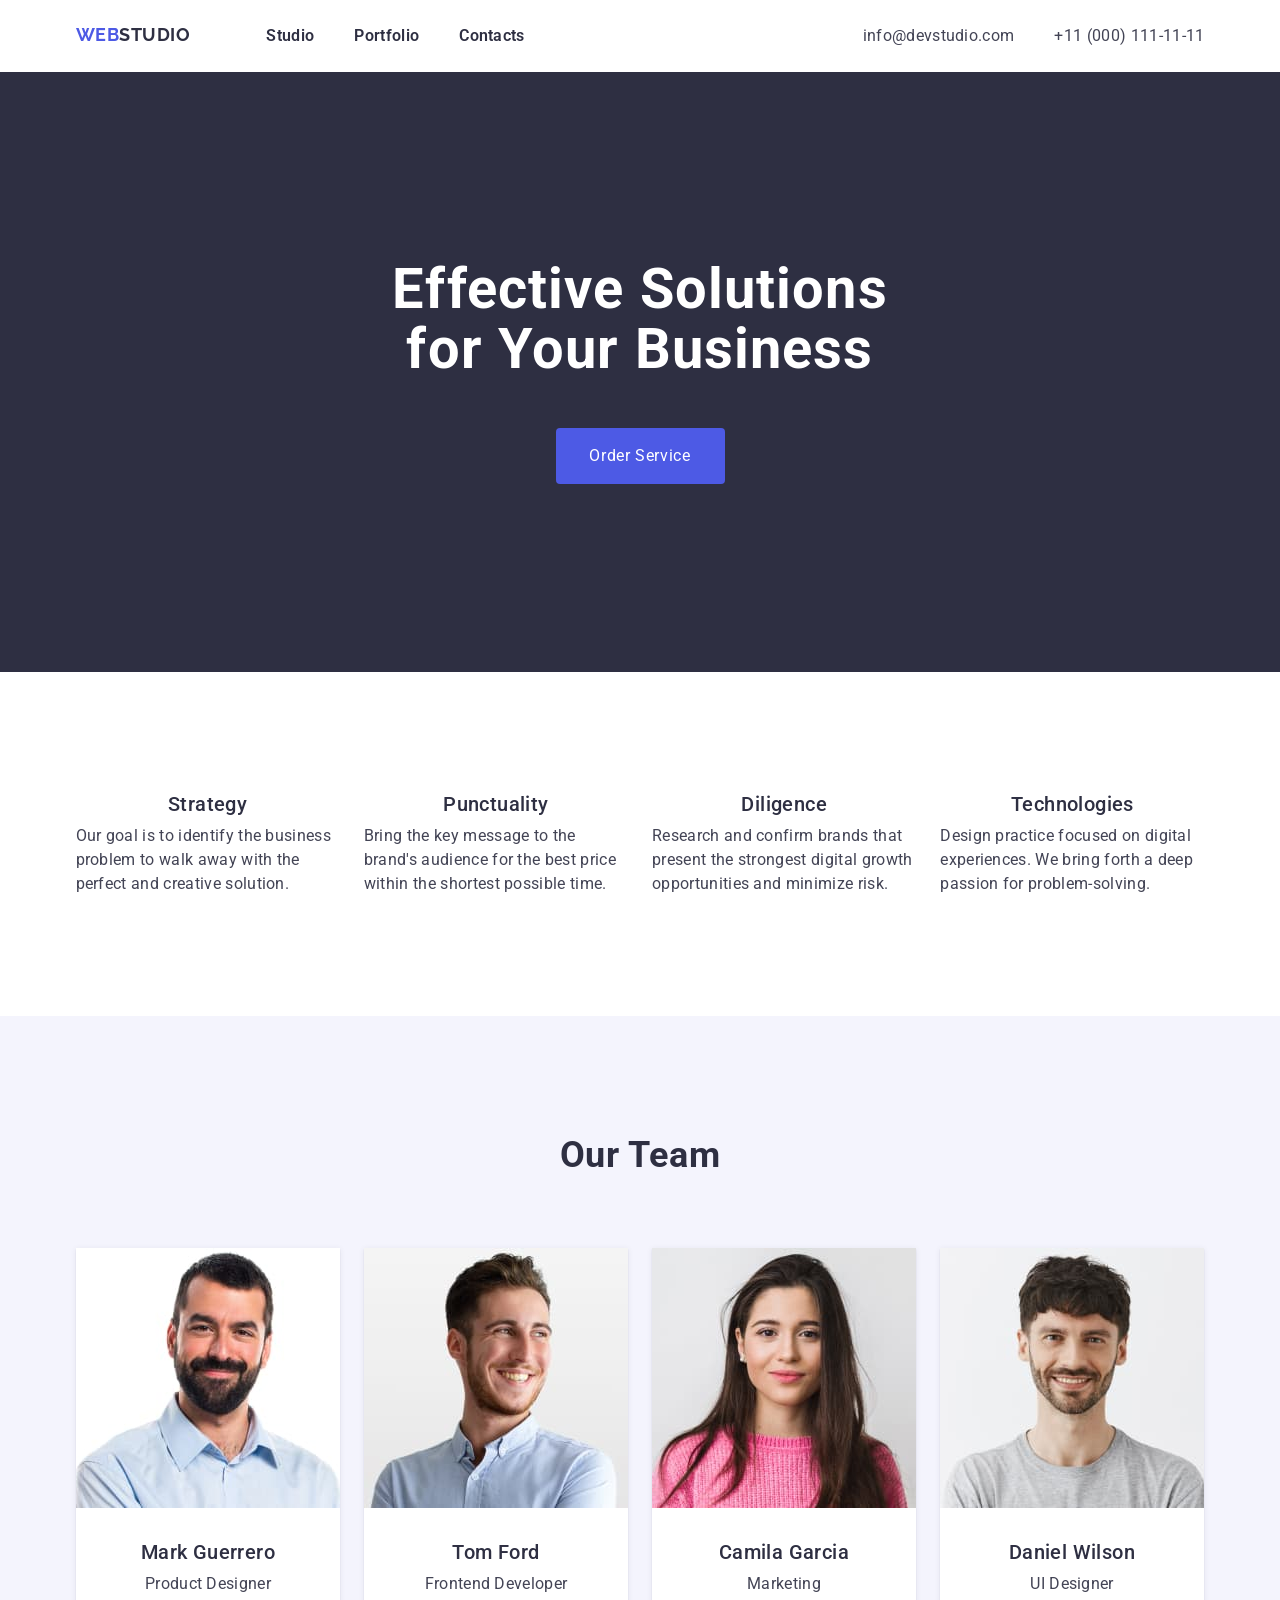
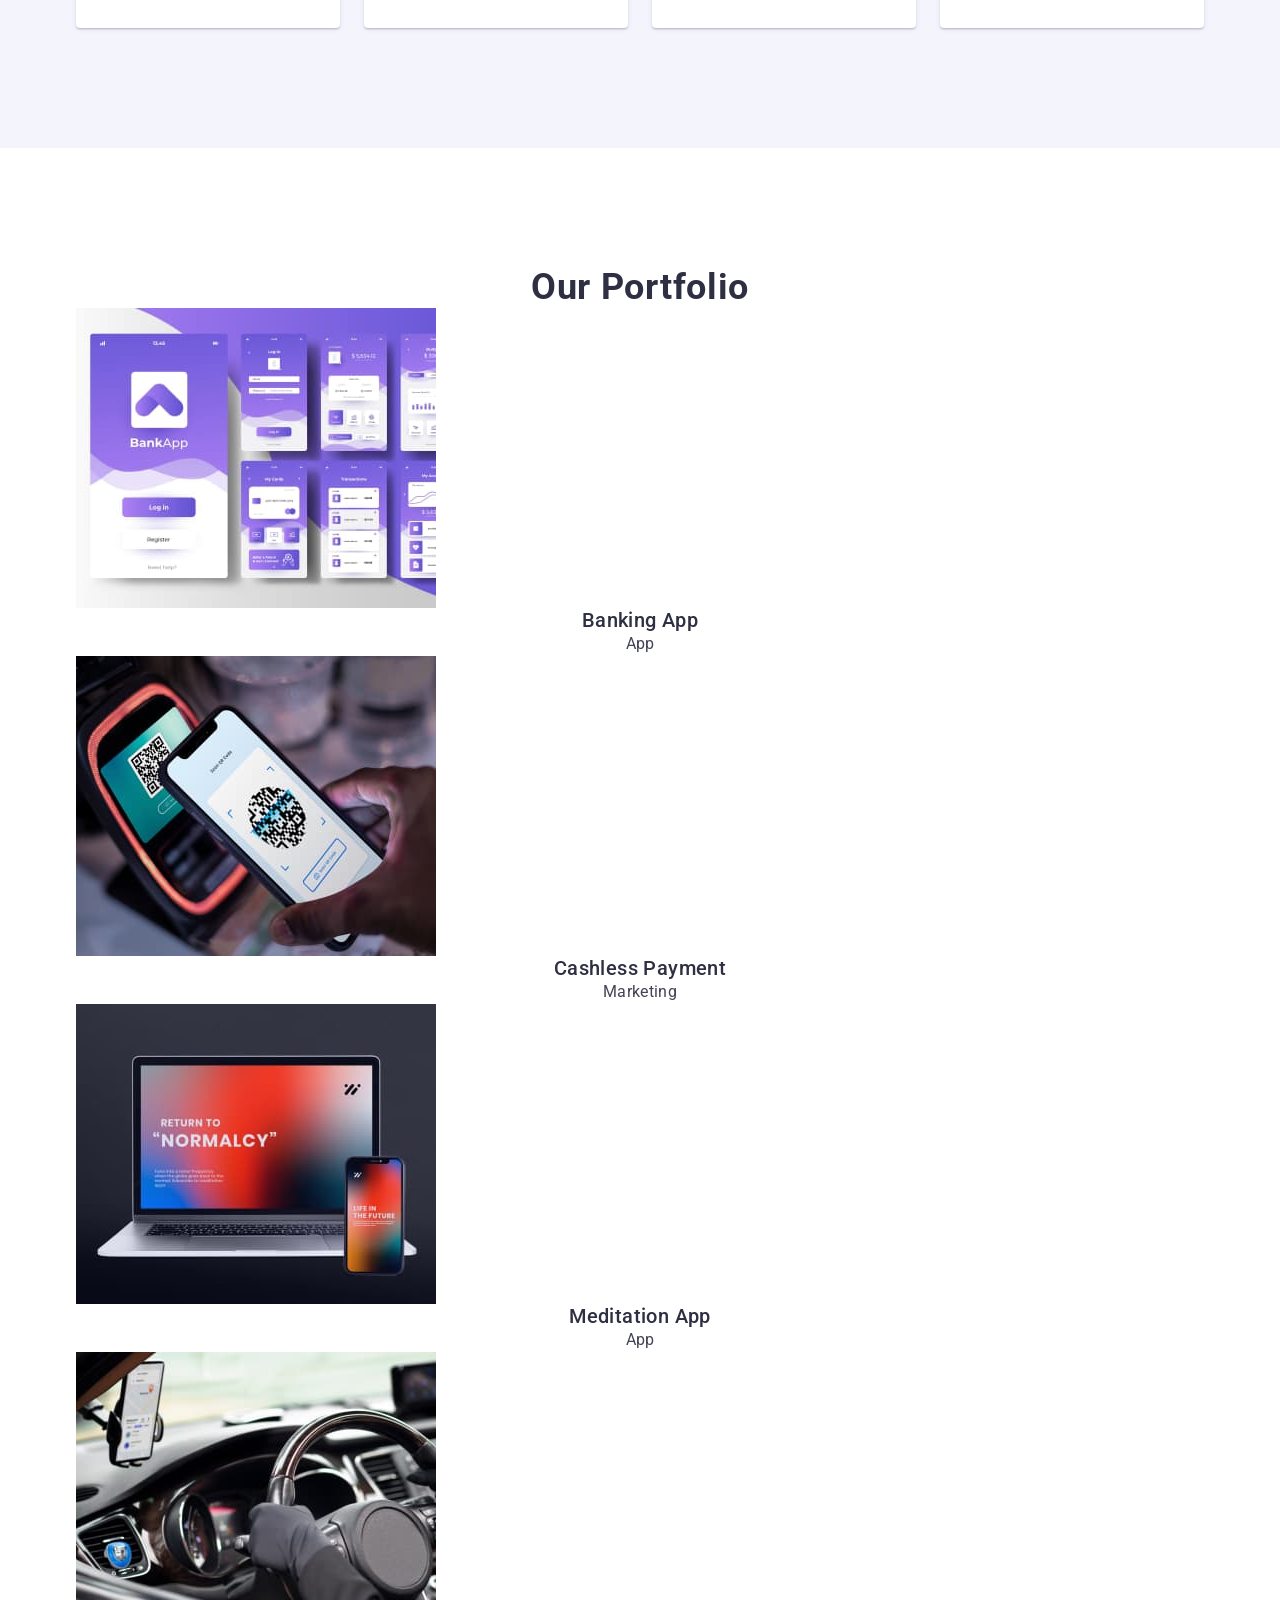
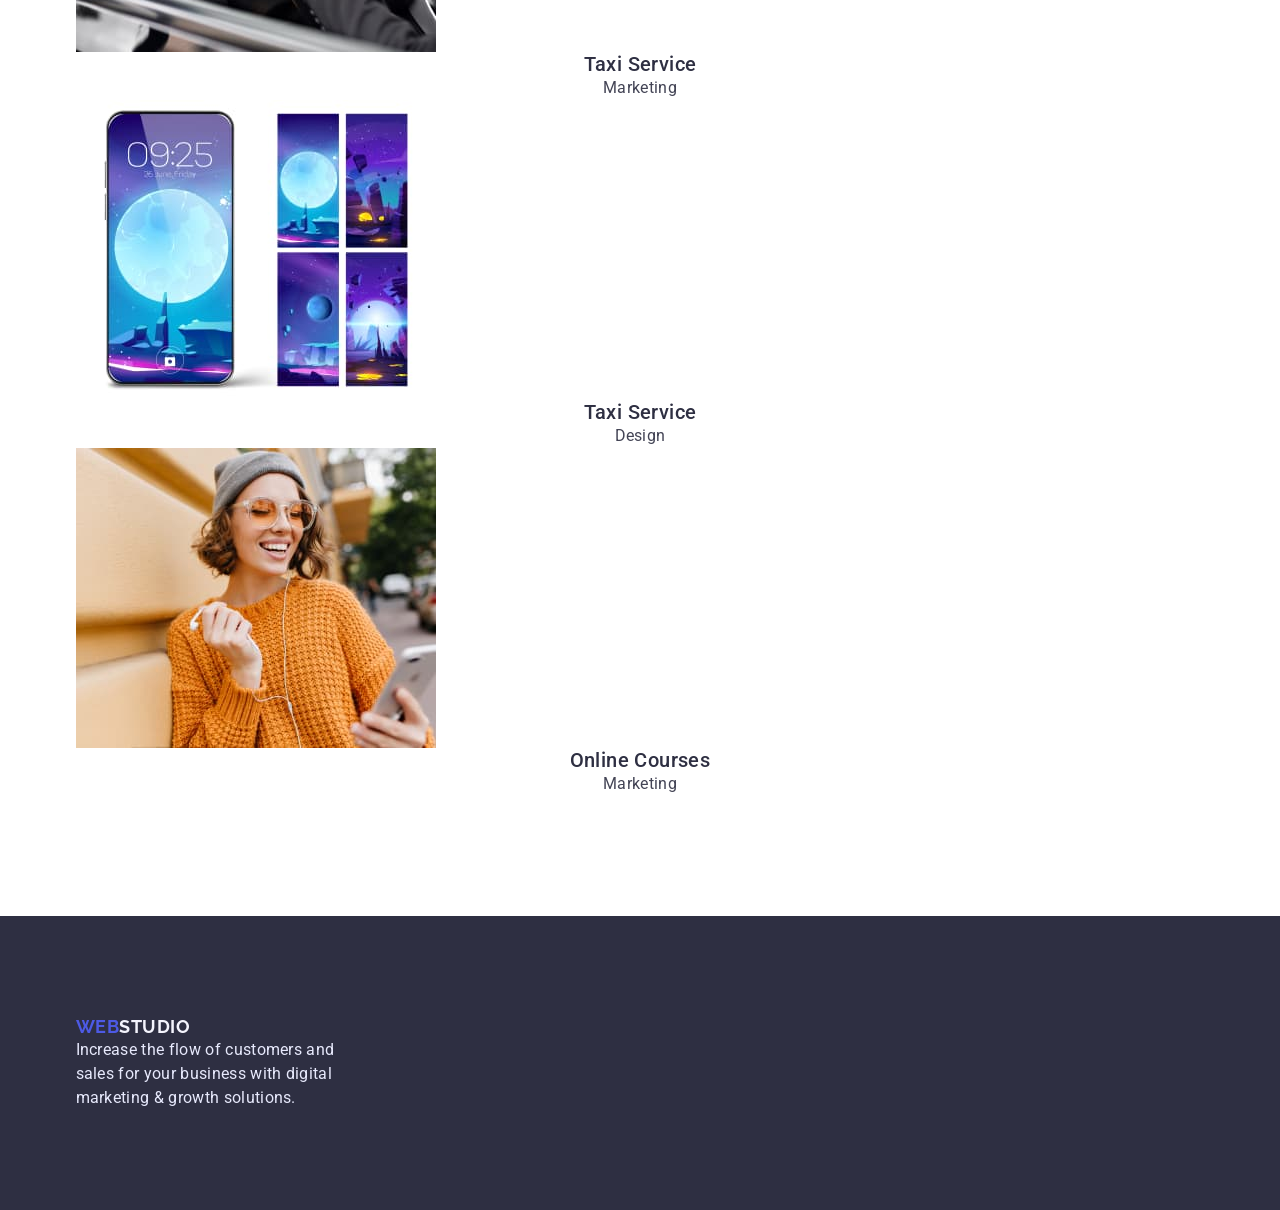
==== commit 00e6f8ef: "Finalized the 3d one" ====
--- a/index.html
+++ b/index.html
@@ -118,7 +118,7 @@
                 alt="Mark`s picture"
                 width="264px"
               />
-              <div class="team-pic-describtion">
+              <div class="team-pic-description">
                 <h3 class="teammate-name">Mark Guerrero</h3>
                 <p class="teammate-role">Product Designer</p>
               </div>
@@ -130,7 +130,7 @@
                 alt="Tom`s picture"
                 width="264px"
               />
-              <div class="team-pic-describtion">
+              <div class="team-pic-description">
                 <h3 class="teammate-name">Tom Ford</h3>
                 <p class="teammate-role">Frontend Developer</p>
               </div>
@@ -142,8 +142,10 @@
                 alt="Camila`s picture"
                 width="264px"
               />
-              <h3 class="teammate-name">Camila Garcia</h3>
-              <p class="teammate-role">Marketing</p>
+              <div class="team-pic-description">
+                <h3 class="teammate-name">Camila Garcia</h3>
+                <p class="teammate-role">Marketing</p>
+              </div>
             </li>
             <li class="team-list-item">
               <img
@@ -152,8 +154,10 @@
                 alt="Daniel`s picture"
                 width="264px"
               />
-              <h3 class="teammate-name">Daniel Wilson</h3>
-              <p class="teammate-role">UI Designer</p>
+              <div class="team-pic-description">
+                <h3 class="teammate-name">Daniel Wilson</h3>
+                <p class="teammate-role">UI Designer</p>
+              </div>
             </li>
           </ul>
         </div>
--- a/css/styles.css
+++ b/css/styles.css
@@ -161,7 +161,7 @@
   width: 100%;
 }
 .hero-content-wrapper {
-  display: flex;
+  display: block;
   flex-direction: column;
   padding: 188px 316px;
   justify-content: center;
@@ -189,7 +189,10 @@
   border-radius: 4px;
   border: none;
   padding: 16px 32px;
-  max-width: 169px;
+  display: block;
+  min-width: 169px;
+  box-sizing: border-box;
+  margin: 0 auto;
 }
 
 .hero-button:hover,
@@ -257,12 +260,18 @@
 .team-list-item {
   background-color: #fff;
   border-radius: 0 0 4px 4px;
-  box-shadow: 0 1px 6px 0 color(46, 47, 66, 8%);
+  box-shadow:
+    0 2px 1px 0 rgba(46, 47, 66, 0.08),
+    0 1px 1px 0 rgba(46, 47, 66, 0.16),
+    0 1px 6px 0 rgba(46, 47, 66, 0.08);
+  width: calc(100%-24px * 3) / 4;
 }
 
 .team-picture {
 }
-
+.team-pic-description {
+  padding: 32px 0;
+}
 .teammate-name {
   font-weight: 500;
   font-size: 20px;
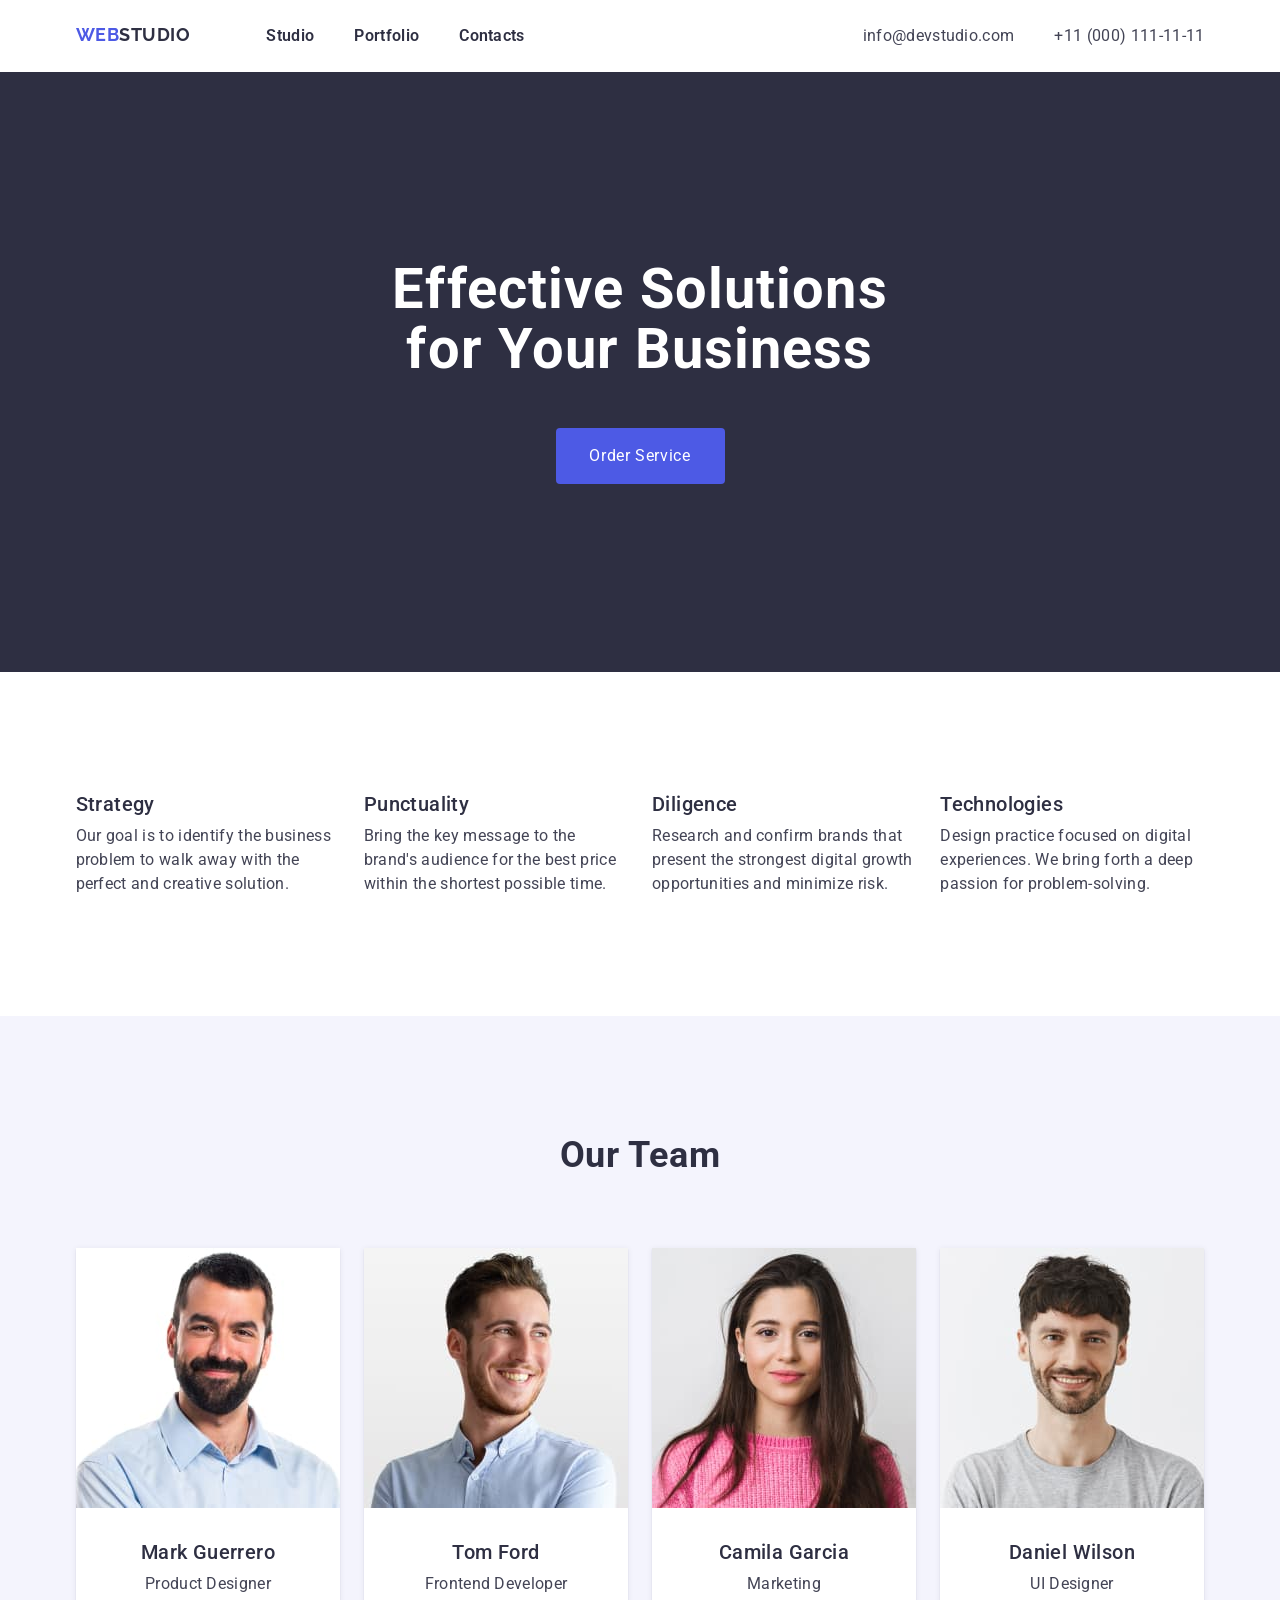
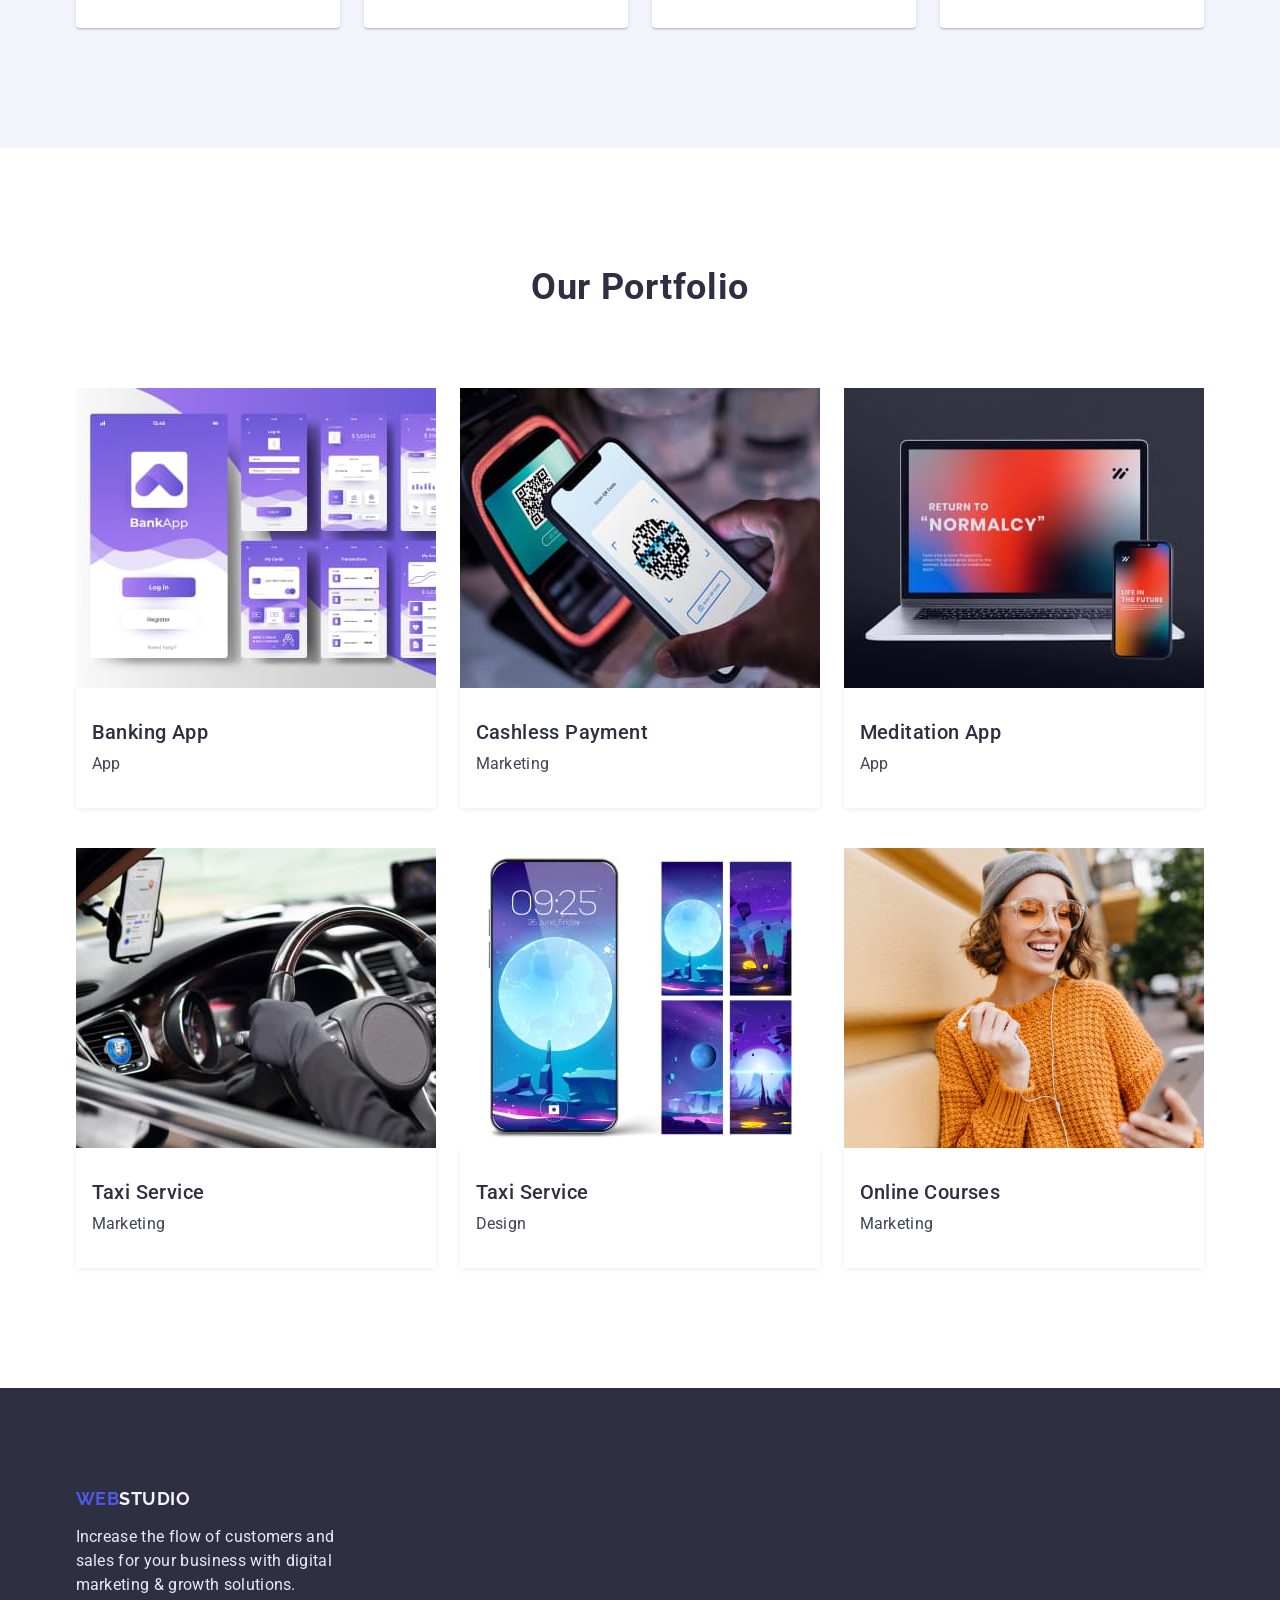
==== commit e57c9498: "finally DONE 3- d HW finally DONE 3- d HW" ====
--- a/index.html
+++ b/index.html
@@ -176,8 +176,10 @@
                 alt="banking app design illustration"
                 width="360px"
               />
-              <h3 class="portfolio-item-name">Banking App</h3>
-              <p class="portfolio-item-text">App</p>
+              <div class="portfolio-description">
+                <h3 class="portfolio-item-name">Banking App</h3>
+                <p class="portfolio-item-text">App</p>
+              </div>
             </li>
             <li class="portfolio-list-item">
               <img
@@ -186,8 +188,10 @@
                 alt="cashless payment design illustration"
                 width="360px"
               />
-              <h3 class="portfolio-item-name">Cashless Payment</h3>
-              <p class="portfolio-item-text">Marketing</p>
+              <div class="portfolio-description">
+                <h3 class="portfolio-item-name">Cashless Payment</h3>
+                <p class="portfolio-item-text">Marketing</p>
+              </div>
             </li>
             <li class="portfolio-list-item">
               <img
@@ -196,8 +200,10 @@
                 alt="meditation app design example"
                 width="360px"
               />
-              <h3 class="portfolio-item-name">Meditation App</h3>
-              <p class="portfolio-item-text">App</p>
+              <div class="portfolio-description">
+                <h3 class="portfolio-item-name">Meditation App</h3>
+                <p class="portfolio-item-text">App</p>
+              </div>
             </li>
             <li class="portfolio-list-item">
               <img
@@ -206,8 +212,10 @@
                 alt="taxi services design illustration"
                 width="360px"
               />
-              <h3 class="portfolio-item-name">Taxi Service</h3>
-              <p class="portfolio-item-text">Marketing</p>
+              <div class="portfolio-description">
+                <h3 class="portfolio-item-name">Taxi Service</h3>
+                <p class="portfolio-item-text">Marketing</p>
+              </div>
             </li>
             <li class="portfolio-list-item">
               <img
@@ -216,8 +224,10 @@
                 alt="screen illustrations design"
                 width="360px"
               />
-              <h3 class="portfolio-item-name">Taxi Service</h3>
-              <p class="portfolio-item-text">Design</p>
+              <div class="portfolio-description">
+                <h3 class="portfolio-item-name">Taxi Service</h3>
+                <p class="portfolio-item-text">Design</p>
+              </div>
             </li>
             <li class="portfolio-list-item">
               <img
@@ -226,8 +236,10 @@
                 alt="online courses design example"
                 width="360px"
               />
-              <h3 class="portfolio-item-name">Online Courses</h3>
-              <p class="portfolio-item-text">Marketing</p>
+              <div class="portfolio-description">
+                <h3 class="portfolio-item-name">Online Courses</h3>
+                <p class="portfolio-item-text">Marketing</p>
+              </div>
             </li>
           </ul>
         </div>
--- a/css/styles.css
+++ b/css/styles.css
@@ -224,7 +224,7 @@
   font-size: 20px;
   line-height: 1.2;
   letter-spacing: 0.02em;
-  text-align: center;
+  text-align: left;
   margin-bottom: 8px;
 }
 
@@ -301,11 +301,16 @@
   line-height: 1.11;
   letter-spacing: 0.02em;
   text-align: center;
+  margin-bottom: 80px;
 }
 .portfolio-list {
+  display: flex;
+  flex-wrap: wrap;
+  gap: 40px 24px;
 }
 
 .portfolio-list-item {
+  width: calc(100% - 78px) / 3;
 }
 
 .portfolio-picture {
@@ -316,16 +321,22 @@
   font-size: 20px;
   line-height: 1.2;
   letter-spacing: 0.02em;
-  text-align: center;
-}
-
+  text-align: left;
+  margin-bottom: 8px;
+}
+.portfolio-description {
+  padding-left: 16px;
+  padding-top: 32px;
+  padding-bottom: 32px;
+  box-shadow: 0 1px 6px 0 rgba(231, 233, 252, 100);
+}
 .portfolio-item-text {
   color: #434455;
   font-weight: 400;
   font-size: 16px;
   line-height: 1.5;
   letter-spacing: 0.02em;
-  text-align: center;
+  text-align: left;
 }
 
 .footer-section {
@@ -334,7 +345,8 @@
   padding-bottom: 100px;
 }
 .footer-wrapper {
-  padding-right: 864px;
+  text-align: left;
+  max-width: 264px;
 }
 .footer-logo {
   font-family: 'Raleway', sans-serif;
@@ -343,6 +355,8 @@
   font-size: 18px;
   line-height: 1.17;
   letter-spacing: 0.03em;
+  margin-bottom: 16px;
+  display: block;
 }
 
 .footer-logo-studio {
